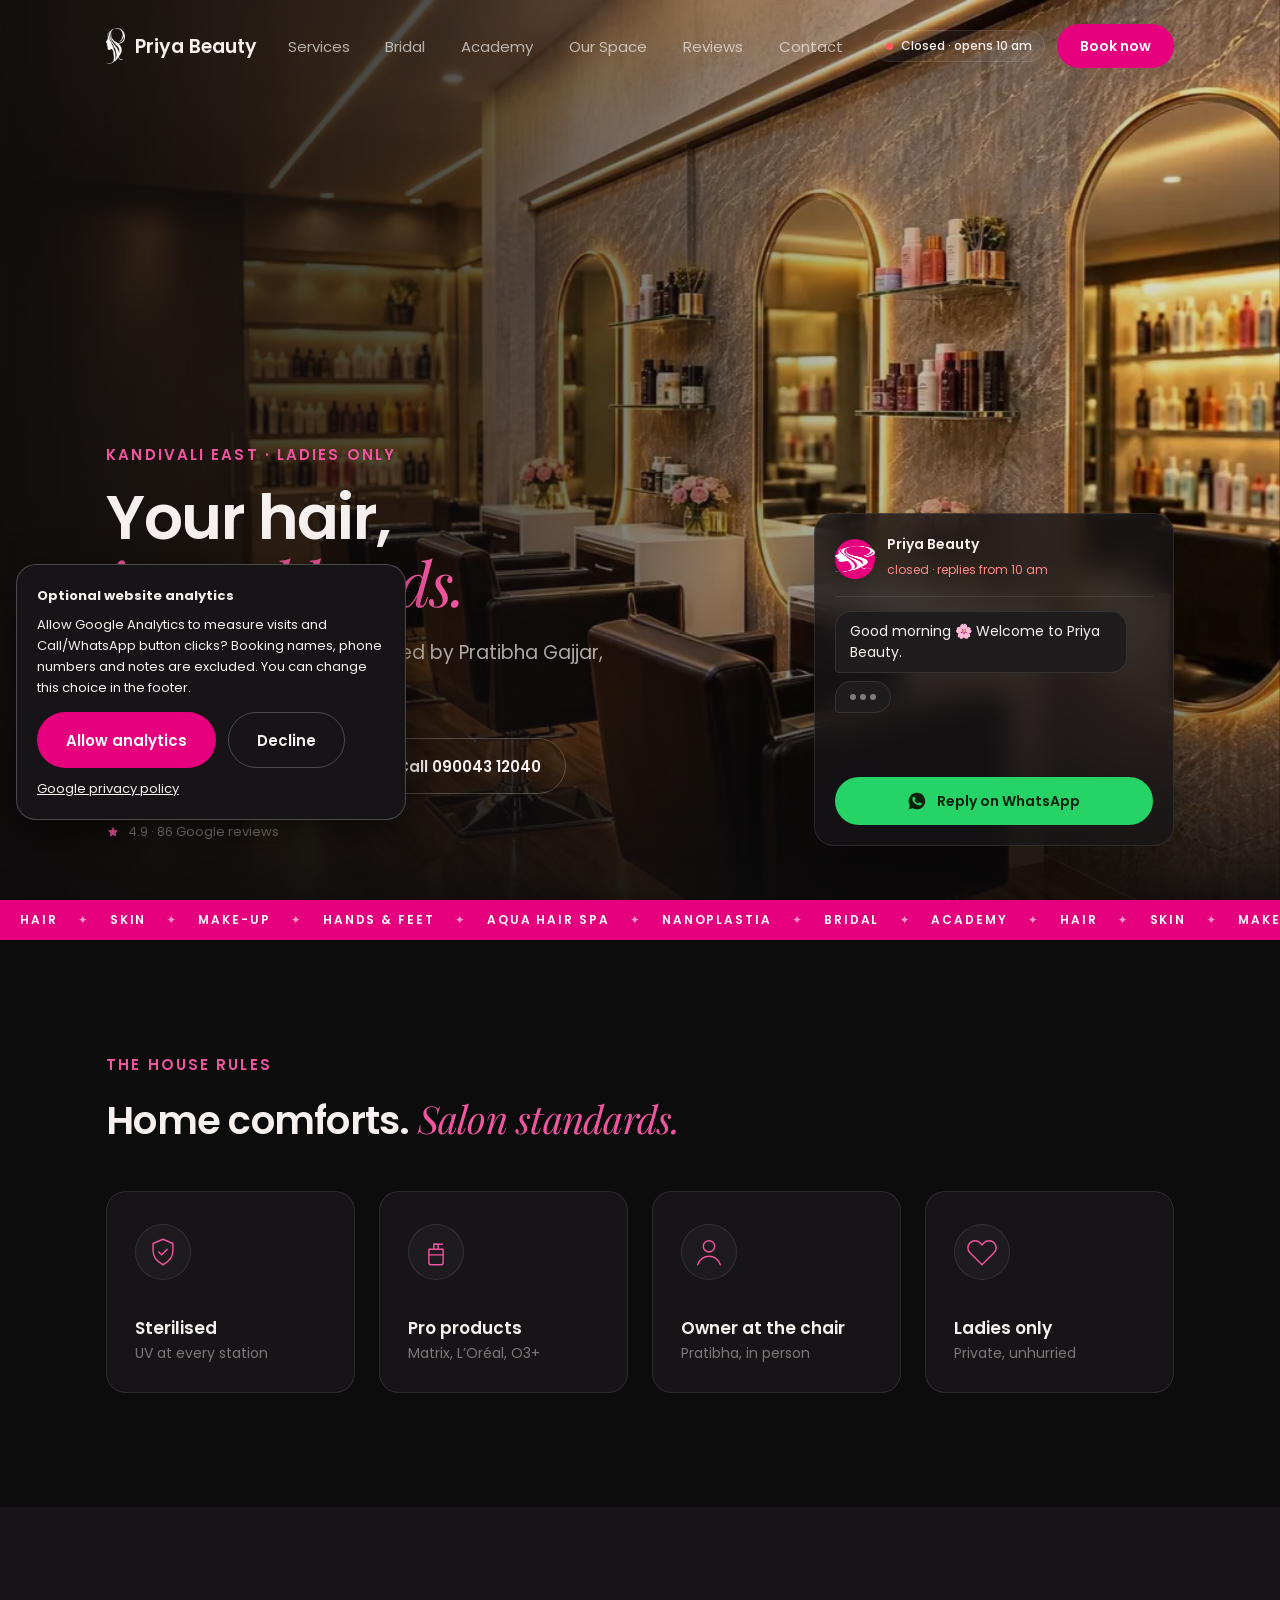
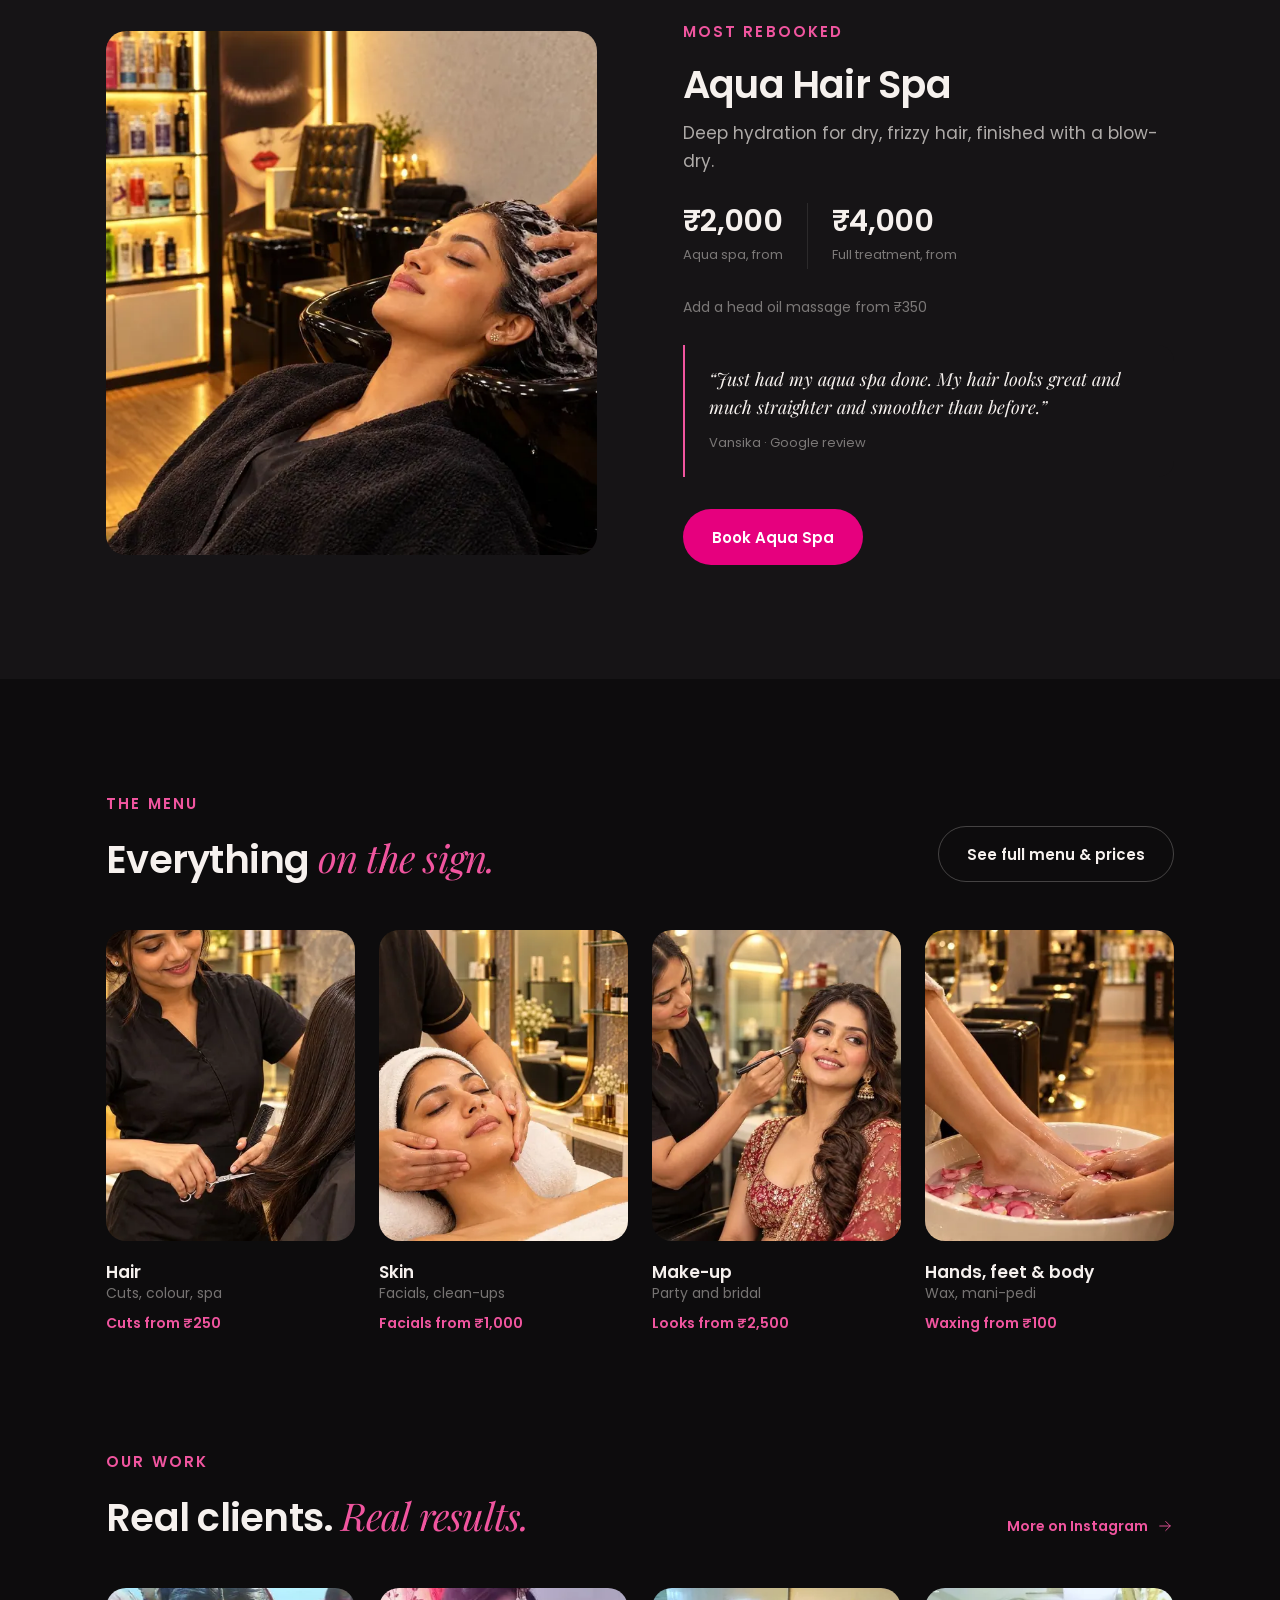
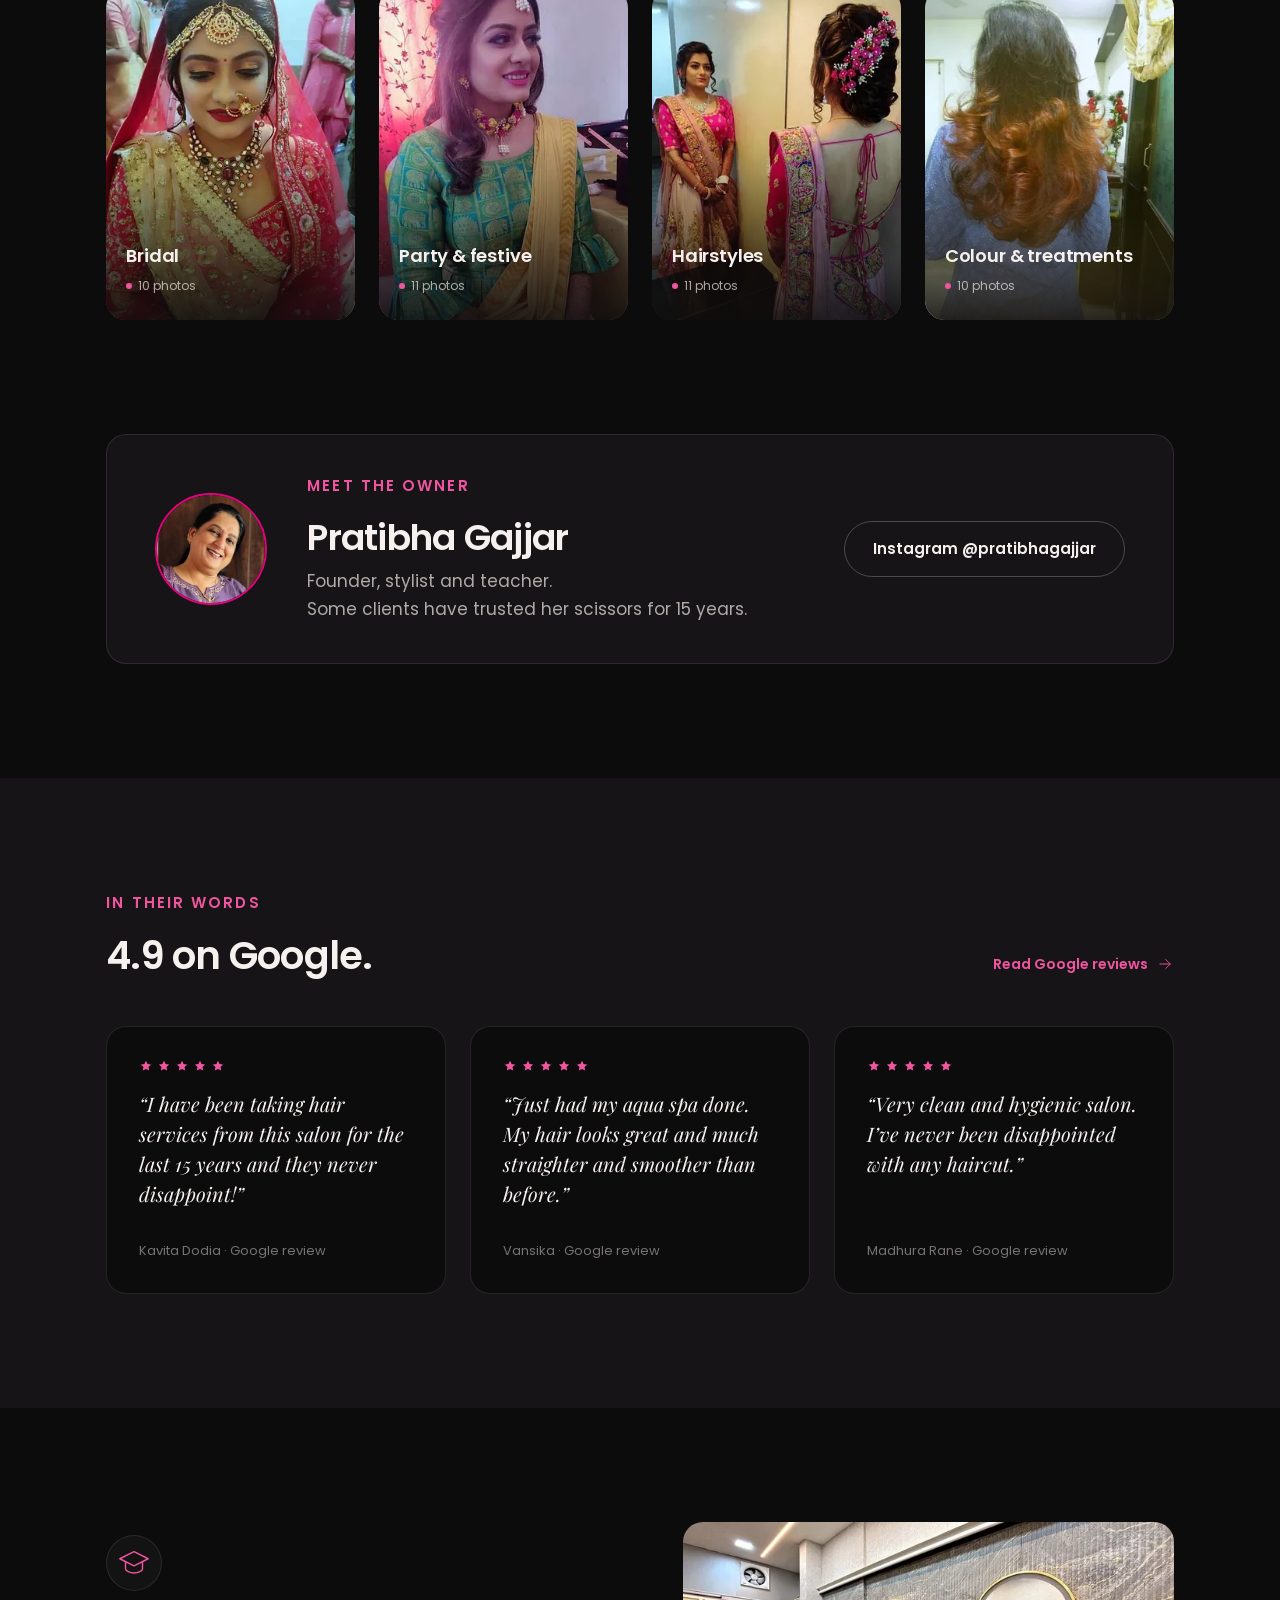
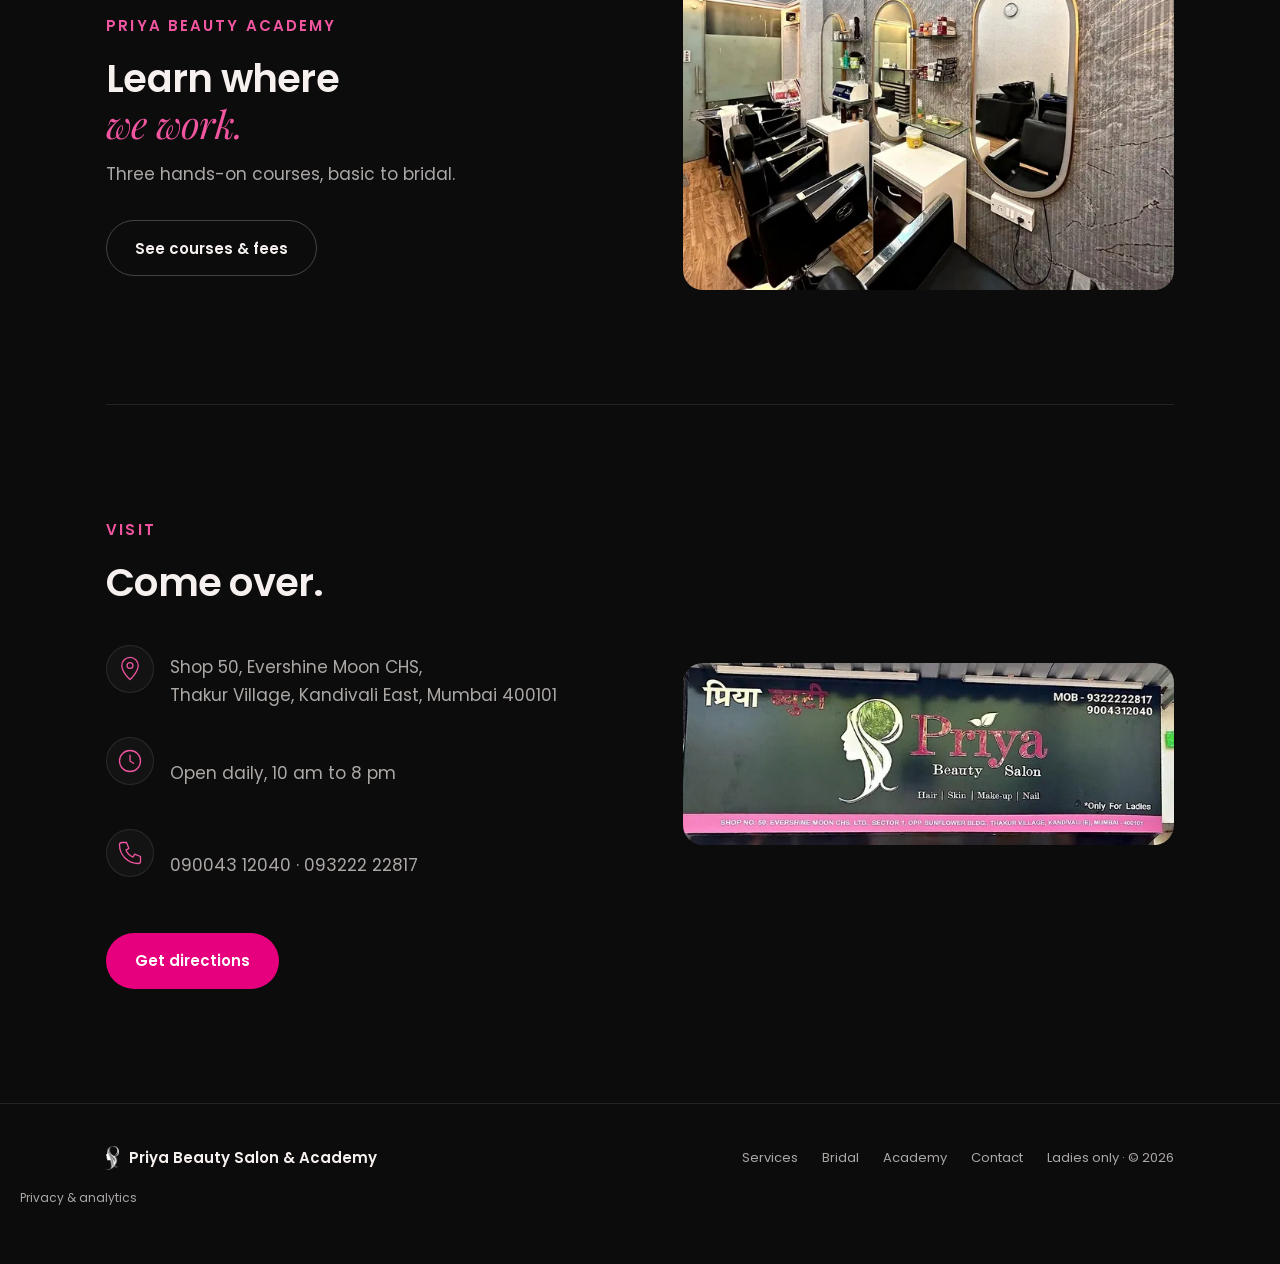
==== index.html @ fd639c7c "Version styles and scripts so returning visitors receive the update" ====
<!DOCTYPE html>
<html lang="en">
<head><meta name="google-site-verification" content="48HB4IqFTq9wkPZ6yhxOh67PEly3TupbKKYcDYG9CAs"><base href="./">
<meta charset="UTF-8">
<meta name="viewport" content="width=device-width, initial-scale=1.0">
<title>Ladies Salon in Thakur Village, Kandivali East | Priya Beauty</title>
<meta name="description" content="Priya Beauty Salon &amp; Academy in Thakur Village, Kandivali East. Haircuts, hair spa, facials and bridal make-up for ladies. Open daily, 10 am to 8 pm.">
<link rel="canonical" href="https://brunomulik24-prog.github.io/priyabeauty/">
<meta property="og:type" content="website">
<meta property="og:site_name" content="Priya Beauty Salon &amp; Academy">
<meta property="og:title" content="Ladies Salon in Thakur Village, Kandivali East | Priya Beauty">
<meta property="og:description" content="Priya Beauty Salon &amp; Academy in Thakur Village, Kandivali East. Haircuts, hair spa, facials and bridal make-up for ladies. Open daily, 10 am to 8 pm.">
<meta property="og:url" content="https://brunomulik24-prog.github.io/priyabeauty/">
<meta property="og:image" content="https://brunomulik24-prog.github.io/priyabeauty/images/og-cover.jpg">
<meta property="og:image:width" content="1200"><meta property="og:image:height" content="630">
<meta name="twitter:card" content="summary_large_image">
<script type="application/ld+json">{"@context": "https://schema.org", "@graph": [{"@context": "https://schema.org", "@type": "BeautySalon", "name": "Priya Beauty Salon", "image": "https://brunomulik24-prog.github.io/priyabeauty/images/og-cover.jpg", "url": "https://brunomulik24-prog.github.io/priyabeauty/", "telephone": "+919004312040", "email": "pratibhagajjar3@gmail.com", "priceRange": "₹₹", "address": {"@type": "PostalAddress", "streetAddress": "Shop No. 50, Evershine Moon CHS Ltd., Sector 1, opp. Sunflower Bldg., Thakur Village", "addressLocality": "Kandivali East, Mumbai", "addressRegion": "Maharashtra", "postalCode": "400101", "addressCountry": "IN"}, "geo": {"@type": "GeoCoordinates", "latitude": 19.2143631, "longitude": 72.8736069}, "openingHoursSpecification": [{"@type": "OpeningHoursSpecification", "dayOfWeek": ["Monday", "Tuesday", "Wednesday", "Thursday", "Friday", "Saturday", "Sunday"], "opens": "10:00", "closes": "20:00"}], "founder": {"@type": "Person", "name": "Pratibha Gajjar"}, "sameAs": ["https://www.instagram.com/pratibhagajjar/", "https://www.google.com/maps/place/Priya+Beauty+Salon/data=!4m2!3m1!1s0x0:0x7c0b6a25188f19e9"], "@id": "https://brunomulik24-prog.github.io/priyabeauty/#salon", "hasMap": "https://www.google.com/maps/place/Priya+Beauty+Salon/data=!4m2!3m1!1s0x0:0x7c0b6a25188f19e9"}, {"@type": "WebPage", "@id": "https://brunomulik24-prog.github.io/priyabeauty/#webpage", "url": "https://brunomulik24-prog.github.io/priyabeauty/", "name": "Ladies Salon in Thakur Village, Kandivali East | Priya Beauty", "description": "Priya Beauty Salon & Academy in Thakur Village, Kandivali East. Haircuts, hair spa, facials and bridal make-up for ladies. Open daily, 10 am to 8 pm.", "about": {"@id": "https://brunomulik24-prog.github.io/priyabeauty/#salon"}, "inLanguage": "en-IN"}]}</script>
<meta name="theme-color" content="#0d0c0d">
<link rel="icon" href="images/logo-mark-black.png">
<link rel="preconnect" href="https://fonts.googleapis.com">
<link rel="preconnect" href="https://fonts.gstatic.com" crossorigin>
<link href="https://fonts.googleapis.com/css2?family=Playfair+Display:ital,wght@0,400;0,500;1,400;1,500&amp;family=Poppins:wght@300;400;500;600&amp;display=swap" rel="stylesheet">
<link rel="stylesheet" href="assets/site.css?v=f54ba68845c7">
<script src="assets/analytics.js" defer></script></head>
<body data-page="home" class="on-home">

<!-- ========== NAV ========== -->
<header class="nav" id="nav">
  <div class="wrap">
    <a href="./" class="brand" aria-label="Priya Beauty home"><img src="images/responsive/logo-mark-white-168.webp" alt="" width="324" height="609" decoding="async" srcset="images/responsive/logo-mark-white-56.webp 56w, images/responsive/logo-mark-white-112.webp 112w, images/responsive/logo-mark-white-168.webp 168w" sizes="36px"><b>Priya Beauty</b></a>
    <ul class="links">
      <li><a href="services/" data-r="services">Services</a></li>
      <li><a href="bridal/" data-r="bridal">Bridal</a></li>
      <li><a href="academy/" data-r="academy">Academy</a></li>
      <li><a href="space/" data-r="space">Our Space</a></li>
      <li><a href="reviews/" data-r="reviews">Reviews</a></li>
      <li><a href="contact/" data-r="contact">Contact</a></li>
    </ul>
    <div class="nav-r">
      <span class="status js-status nav-status"><span class="dot"></span><span class="js-status-txt long-t">Open daily 10 am to 8 pm</span><span class="js-status-short short-t">Open daily</span></span>
      <a href="contact/" class="btn btn-pink book">Book now</a>
      <button class="burger" aria-label="Open menu" aria-expanded="false" id="burger"><svg class="i" viewbox="0 0 24 24" aria-hidden="true"><path d="M4 7h16"></path><path d="M4 12h16"></path><path d="M4 17h16"></path></svg></button>
    </div>
  </div>
</header>

<div class="drawer" id="drawer" aria-hidden="true">
  <div class="drawer-top">
    <a href="./" class="brand"><img src="images/responsive/logo-mark-white-168.webp" alt="" width="324" height="609" decoding="async" srcset="images/responsive/logo-mark-white-56.webp 56w, images/responsive/logo-mark-white-112.webp 112w, images/responsive/logo-mark-white-168.webp 168w" sizes="36px"><b>Priya Beauty</b></a>
    <button class="x" id="drawerClose" aria-label="Close menu"><svg class="i" viewbox="0 0 24 24" aria-hidden="true"><path d="M6 6l12 12"></path><path d="M18 6L6 18"></path></svg></button>
  </div>
  <nav>
    <a href="./" data-r="home" class="on" aria-current="page">Home</a>
    <a href="services/" data-r="services">Services</a>
    <a href="bridal/" data-r="bridal">Bridal</a>
    <a href="academy/" data-r="academy">Academy</a>
    <a href="space/" data-r="space">Our Space</a>
    <a href="reviews/" data-r="reviews">Reviews</a>
    <a href="contact/" data-r="contact">Contact</a>
  </nav>
  <a href="https://wa.me/919004312040?text=Hi%20Priya%20Beauty%2C%20I%27d%20like%20to%20book%20an%20appointment." class="btn btn-pink btn-full js-wa" data-msg="Hi Priya Beauty, I&#x27;d like to book an appointment." target="_blank" rel="noopener"><svg viewbox="0 0 24 24" fill="currentColor" aria-hidden="true"><path d="M12 2a10 10 0 0 0-8.6 15.1L2 22l5-1.3A10 10 0 1 0 12 2zm5.3 14.1c-.2.6-1.3 1.2-1.8 1.2-.5.1-1 .2-3.3-.7-2.8-1.1-4.5-3.9-4.7-4.1-.1-.2-1.1-1.5-1.1-2.9s.7-2 1-2.3c.2-.3.5-.3.7-.3h.5c.2 0 .4 0 .6.5l.8 2c.1.2.1.4 0 .5l-.3.5-.4.4c-.1.1-.3.3-.1.6.2.3.7 1.2 1.6 1.9 1.1.9 2 1.2 2.3 1.4.3.1.5.1.6-.1l.9-1c.2-.3.4-.2.6-.1l1.9.9c.3.1.5.2.5.3.1.2.1.7-.1 1.3z"></path></svg>Book on WhatsApp</a>
</div>

<main><section class="page on" id="p-home" data-title="Ladies Salon in Thakur Village, Kandivali East | Priya Beauty">

  <!-- hero -->
  <div class="hero">
    <div class="hero-bg"><img src="images/responsive/hero-salon-1920.webp" alt="Inside Priya Beauty: oval mirrors on the stone wall, black styling chairs" fetchpriority="high" width="1920" height="1085" decoding="async" srcset="images/responsive/hero-salon-320.webp 320w, images/responsive/hero-salon-640.webp 640w, images/responsive/hero-salon-960.webp 960w, images/responsive/hero-salon-1280.webp 1280w, images/responsive/hero-salon-1920.webp 1920w" sizes="(max-width: 899px) max(100vw, 150vh), 100vw"></div>
    <div class="wrap hero-grid">
    <div class="hero-in">
      <div class="eyebrow">Kandivali East &middot; Ladies only</div>
      <h1 class="h1">Your hair,<br><span class="ac">in good hands.</span></h1>
      <p class="sub">Hair, skin, make-up and bridal. <span class="l2">Led by Pratibha Gajjar<span class="d-only">, who still takes the chair herself</span>.</span></p>
      <div class="cta-row">
        <a class="btn btn-pink js-wa" data-msg="Hi Priya Beauty, I&#x27;d like to book an appointment." href="https://wa.me/919004312040?text=Hi%20Priya%20Beauty%2C%20I%27d%20like%20to%20book%20an%20appointment." target="_blank" rel="noopener"><svg viewbox="0 0 24 24" fill="currentColor" aria-hidden="true"><path d="M12 2a10 10 0 0 0-8.6 15.1L2 22l5-1.3A10 10 0 1 0 12 2zm5.3 14.1c-.2.6-1.3 1.2-1.8 1.2-.5.1-1 .2-3.3-.7-2.8-1.1-4.5-3.9-4.7-4.1-.1-.2-1.1-1.5-1.1-2.9s.7-2 1-2.3c.2-.3.5-.3.7-.3h.5c.2 0 .4 0 .6.5l.8 2c.1.2.1.4 0 .5l-.3.5-.4.4c-.1.1-.3.3-.1.6.2.3.7 1.2 1.6 1.9 1.1.9 2 1.2 2.3 1.4.3.1.5.1.6-.1l.9-1c.2-.3.4-.2.6-.1l1.9.9c.3.1.5.2.5.3.1.2.1.7-.1 1.3z"></path></svg>Book on WhatsApp</a>
        <a class="btn btn-ghost" href="tel:+919004312040"><svg class="i" viewbox="0 0 24 24" aria-hidden="true"><path d="M5 3h4l2 5-2.5 1.5a11 11 0 0 0 6 6L16 13l5 2v4a2 2 0 0 1-2 2A16 16 0 0 1 3 5a2 2 0 0 1 2-2z"></path></svg><span class="m-only">Call</span><span class="d-only">Call 090043 12040</span></a>
      </div>
      <a class="rating" href="reviews/"><svg viewbox="0 0 24 24" aria-hidden="true"><path d="M12 3l2.7 5.6 6.1.9-4.4 4.3 1 6.1L12 17l-5.4 2.9 1-6.1L3.2 9.5l6.1-.9z"></path></svg>4.9 &middot; 86 Google reviews</a>
    </div>
    <div class="chat" aria-label="Welcome message">
      <div class="chat-head">
        <div class="chat-av"><img src="images/responsive/logo-mark-white-168.webp" alt="" width="324" height="609" decoding="async" srcset="images/responsive/logo-mark-white-56.webp 56w, images/responsive/logo-mark-white-112.webp 112w, images/responsive/logo-mark-white-168.webp 168w" sizes="36px"></div>
        <div><b>Priya Beauty</b><small class="js-status-mini">online</small></div>
      </div>
      <div class="bubbles" id="bubbles" aria-live="polite"></div>
      <a class="btn btn-wa btn-full js-wa" data-msg="Hi Priya Beauty! I&#x27;d like to know about today&#x27;s slots." href="https://wa.me/919004312040?text=Hi%20Priya%20Beauty%21%20I%27d%20like%20to%20know%20about%20today%27s%20slots." target="_blank" rel="noopener"><svg viewbox="0 0 24 24" fill="currentColor" aria-hidden="true"><path d="M12 2a10 10 0 0 0-8.6 15.1L2 22l5-1.3A10 10 0 1 0 12 2zm5.3 14.1c-.2.6-1.3 1.2-1.8 1.2-.5.1-1 .2-3.3-.7-2.8-1.1-4.5-3.9-4.7-4.1-.1-.2-1.1-1.5-1.1-2.9s.7-2 1-2.3c.2-.3.5-.3.7-.3h.5c.2 0 .4 0 .6.5l.8 2c.1.2.1.4 0 .5l-.3.5-.4.4c-.1.1-.3.3-.1.6.2.3.7 1.2 1.6 1.9 1.1.9 2 1.2 2.3 1.4.3.1.5.1.6-.1l.9-1c.2-.3.4-.2.6-.1l1.9.9c.3.1.5.2.5.3.1.2.1.7-.1 1.3z"></path></svg>Reply on WhatsApp</a>
    </div>
    </div>
  </div>

  <!-- services strip -->
  <div class="mq" aria-hidden="true"><div class="mq-t"><span>Hair</span><span class="s">&#10022;</span><span>Skin</span><span class="s">&#10022;</span><span>Make-up</span><span class="s">&#10022;</span><span>Hands &amp; feet</span><span class="s">&#10022;</span><span>Aqua Hair Spa</span><span class="s">&#10022;</span><span>Nanoplastia</span><span class="s">&#10022;</span><span>Bridal</span><span class="s">&#10022;</span><span>Academy</span><span class="s">&#10022;</span><span>Hair</span><span class="s">&#10022;</span><span>Skin</span><span class="s">&#10022;</span><span>Make-up</span><span class="s">&#10022;</span><span>Hands &amp; feet</span><span class="s">&#10022;</span><span>Aqua Hair Spa</span><span class="s">&#10022;</span><span>Nanoplastia</span><span class="s">&#10022;</span><span>Bridal</span><span class="s">&#10022;</span><span>Academy</span><span class="s">&#10022;</span></div></div>

  <!-- house rules -->
  <section class="sec">
    <div class="wrap">
      <div class="eyebrow reveal">The house rules</div>
      <h2 class="h2 reveal">Home comforts. <span class="ac l2">Salon standards.</span></h2>
      <div class="tiles">
        <div class="tile reveal"><span class="ring"><svg class="i" viewbox="0 0 24 24" aria-hidden="true"><path d="M12 3l7 3v5c0 4.5-3 8-7 10-4-2-7-5.5-7-10V6z"></path><path d="M9 12l2 2 4-4"></path></svg></span><h3>Sterilised</h3><p>UV at every station</p></div>
        <div class="tile reveal"><span class="ring"><svg class="i" viewbox="0 0 24 24" aria-hidden="true"><path d="M7 10h10v9.5a1.5 1.5 0 0 1-1.5 1.5h-7A1.5 1.5 0 0 1 7 19.5z"></path><path d="M10.5 10V6.5h3V10"></path><path d="M10.5 6.5h6"></path><path d="M7 14h10"></path></svg></span><h3>Pro products</h3><p>Matrix, L&rsquo;Or&eacute;al, O3+</p></div>
        <div class="tile reveal"><span class="ring"><svg class="i" viewbox="0 0 24 24" aria-hidden="true"><circle cx="12" cy="8" r="4"></circle><path d="M4 21c1.6-4 4.6-6 8-6s6.4 2 8 6"></path></svg></span><h3>Owner at the chair</h3><p>Pratibha, in person</p></div>
        <div class="tile reveal"><span class="ring"><svg class="i" viewbox="0 0 24 24" aria-hidden="true"><path d="M20.5 5.5a5 5 0 0 0-7.1 0L12 7l-1.4-1.5a5 5 0 0 0-7.1 7.1L12 21l8.5-8.4a5 5 0 0 0 0-7.1z"></path></svg></span><h3>Ladies only</h3><p>Private, unhurried</p></div>
      </div>
    </div>
  </section>

  <!-- signature -->
  <section class="sec alt">
    <div class="wrap sig">
      <div class="sig-photo reveal"><img src="images/responsive/aqua-spa-1200.webp" alt="Client relaxing at the wash basin during an Aqua Hair Spa" loading="lazy" width="1200" height="1500" decoding="async" srcset="images/responsive/aqua-spa-320.webp 320w, images/responsive/aqua-spa-640.webp 640w, images/responsive/aqua-spa-960.webp 960w, images/responsive/aqua-spa-1200.webp 1200w" sizes="(min-width: 900px) 600px, calc(100vw - 48px)"></div>
      <div>
        <div class="eyebrow reveal">Most rebooked</div>
        <h2 class="h2 reveal">Aqua Hair Spa</h2>
        <p class="lead reveal">Deep hydration for dry, frizzy hair, finished with a blow-dry.</p>
        <div class="prices reveal">
          <div><b>&#8377;2,000</b><small>Aqua spa, from</small></div>
          <div><b>&#8377;4,000</b><small>Full treatment, from</small></div>
        </div>
        <p class="addon reveal">Add a head oil massage from &#8377;350</p>
        <div class="quote reveal"><p>&ldquo;Just had my aqua spa done. My hair looks great and much straighter and smoother than before.&rdquo;</p><small>Vansika &middot; Google review</small></div>
        <a class="btn btn-pink js-wa reveal sig-btn" data-msg="Hi! I&#x27;d like to book an Aqua Hair Spa." href="https://wa.me/919004312040?text=Hi%21%20I%27d%20like%20to%20book%20an%20Aqua%20Hair%20Spa." target="_blank" rel="noopener">Book Aqua Spa</a>
      </div>
    </div>
  </section>

  <!-- menu -->
  <section class="sec">
    <div class="wrap">
      <div class="row-head">
        <div><div class="eyebrow reveal">The menu</div><h2 class="h2 reveal">Everything <span class="ac l2">on the sign.</span></h2></div>
        <a href="services/" class="btn btn-ghost">See full menu &amp; prices</a>
      </div>
      <div class="cards">
        <a href="services/?c=hair" class="card reveal"><div class="card-img"><img src="images/responsive/svc-hair-900.webp" alt="Stylist cutting long hair" loading="lazy" width="900" height="675" decoding="async" srcset="images/responsive/svc-hair-320.webp 320w, images/responsive/svc-hair-640.webp 640w, images/responsive/svc-hair-900.webp 900w" sizes="(min-width: 900px) 600px, calc(100vw - 48px)"></div><h3>Hair</h3><p>Cuts, colour, spa</p><span class="from">Cuts from &#8377;250</span></a>
        <a href="services/?c=skin" class="card reveal"><div class="card-img"><img src="images/responsive/svc-skin-900.webp" alt="Client during a facial" loading="lazy" width="900" height="675" decoding="async" srcset="images/responsive/svc-skin-320.webp 320w, images/responsive/svc-skin-640.webp 640w, images/responsive/svc-skin-900.webp 900w" sizes="(min-width: 900px) 600px, calc(100vw - 48px)"></div><h3>Skin</h3><p>Facials, clean-ups</p><span class="from">Facials from &#8377;1,000</span></a>
        <a href="services/?c=makeup" class="card reveal"><div class="card-img"><img src="images/responsive/svc-makeup-900.webp" alt="Make-up artist finishing a festive look" loading="lazy" width="900" height="675" decoding="async" srcset="images/responsive/svc-makeup-320.webp 320w, images/responsive/svc-makeup-640.webp 640w, images/responsive/svc-makeup-900.webp 900w" sizes="(min-width: 900px) 600px, calc(100vw - 48px)"></div><h3>Make-up</h3><p>Party and bridal</p><span class="from">Looks from &#8377;2,500</span></a>
        <a href="services/?c=nails" class="card reveal"><div class="card-img"><img src="images/responsive/svc-body-900.webp" alt="Pedicure bowl with rose petals" loading="lazy" width="900" height="675" decoding="async" srcset="images/responsive/svc-body-320.webp 320w, images/responsive/svc-body-640.webp 640w, images/responsive/svc-body-900.webp 900w" sizes="(min-width: 900px) 600px, calc(100vw - 48px)"></div><h3>Hands, feet &amp; body</h3><p>Wax, mani-pedi</p><span class="from">Waxing from &#8377;100</span></a>
      </div>
      <a href="services/" class="btn btn-ghost btn-full after-btn">See full menu &amp; prices</a>
    </div>
  </section>

  <!-- our work: appears automatically once the photos are added -->
  <section class="sec" id="work" style="padding-top:0">
    <div class="wrap">
      <div class="row-head">
        <div><div class="eyebrow reveal">Our work</div><h2 class="h2 reveal">Real clients. <span class="ac l2">Real results.</span></h2></div>
        <a href="https://www.instagram.com/pratibhagajjar/" target="_blank" rel="noopener" class="txt-link">More on Instagram <svg class="i" viewbox="0 0 24 24" aria-hidden="true"><path d="M5 12h14"></path><path d="M13 6l6 6-6 6"></path></svg></a>
      </div>
      <div class="cats" id="cats"><button class="cat reveal" data-cat="0" aria-label="Open Bridal slideshow, 10 photos"><img src="images/work/responsive/bridal-01-540.webp" alt="" loading="lazy" width="540" height="960" decoding="async" srcset="images/work/responsive/bridal-01-320.webp 320w, images/work/responsive/bridal-01-540.webp 540w" sizes="(min-width: 900px) 300px, calc(100vw - 48px)"><span class="ct"><b>Bridal</b><small>10 photos</small></span></button><button class="cat reveal" data-cat="1" aria-label="Open Party &amp; festive slideshow, 11 photos"><img src="images/work/responsive/party-01-540.webp" alt="" loading="lazy" width="540" height="960" decoding="async" srcset="images/work/responsive/party-01-320.webp 320w, images/work/responsive/party-01-540.webp 540w" sizes="(min-width: 900px) 300px, calc(100vw - 48px)"><span class="ct"><b>Party &amp; festive</b><small>11 photos</small></span></button><button class="cat reveal" data-cat="2" aria-label="Open Hairstyles slideshow, 11 photos"><img src="images/work/responsive/hair-01-540.webp" alt="" loading="lazy" width="540" height="960" decoding="async" srcset="images/work/responsive/hair-01-320.webp 320w, images/work/responsive/hair-01-540.webp 540w" sizes="(min-width: 900px) 300px, calc(100vw - 48px)"><span class="ct"><b>Hairstyles</b><small>11 photos</small></span></button><button class="cat reveal" data-cat="3" aria-label="Open Colour &amp; treatments slideshow, 10 photos"><img src="images/work/responsive/colour-01-900.webp" alt="" loading="lazy" width="900" height="1200" decoding="async" srcset="images/work/responsive/colour-01-320.webp 320w, images/work/responsive/colour-01-640.webp 640w, images/work/responsive/colour-01-900.webp 900w" sizes="(min-width: 900px) 300px, calc(100vw - 48px)"><span class="ct"><b>Colour &amp; treatments</b><small>10 photos</small></span></button></div>
      <div class="center after-btn"><a href="https://www.instagram.com/pratibhagajjar/" target="_blank" rel="noopener" class="txt-link">More on Instagram <svg class="i" viewbox="0 0 24 24" aria-hidden="true"><path d="M5 12h14"></path><path d="M13 6l6 6-6 6"></path></svg></a></div>
    </div>
  </section>

  <!-- owner -->
  <section class="sec" style="padding-top:0">
    <div class="wrap">
      <div class="owner reveal">
        <div class="owner-mark"><img src="images/responsive/pratibha-480.webp" alt="Pratibha Gajjar" width="480" height="480" decoding="async" srcset="images/responsive/pratibha-320.webp 320w, images/responsive/pratibha-480.webp 480w" sizes="(min-width: 900px) 240px, 180px" loading="lazy"></div>
        <div class="mid">
          <div class="eyebrow">Meet the owner</div>
          <div class="name">Pratibha Gajjar</div>
          <p>Founder, stylist and teacher.<br>Some clients have trusted her scissors for 15&nbsp;years.</p>
          <a class="txt-link" href="https://www.instagram.com/pratibhagajjar/" target="_blank" rel="noopener">Instagram @pratibhagajjar</a>
        </div>
        <a class="btn btn-ghost" href="https://www.instagram.com/pratibhagajjar/" target="_blank" rel="noopener">Instagram @pratibhagajjar</a>
      </div>
    </div>
  </section>

  <!-- reviews -->
  <section class="sec alt">
    <div class="wrap">
      <div class="row-head">
        <div><div class="eyebrow reveal">In their words</div><h2 class="h2 reveal">4.9 on Google.</h2></div>
        <a href="reviews/" class="txt-link">Read Google reviews <svg class="i" viewbox="0 0 24 24" aria-hidden="true"><path d="M5 12h14"></path><path d="M13 6l6 6-6 6"></path></svg></a>
      </div>
      <div class="rv-track reveal" id="rvTrack">
        <article class="rv"><div class="rv-stars"><svg viewbox="0 0 24 24" aria-hidden="true"><path d="M12 3l2.7 5.6 6.1.9-4.4 4.3 1 6.1L12 17l-5.4 2.9 1-6.1L3.2 9.5l6.1-.9z"></path></svg><svg viewbox="0 0 24 24" aria-hidden="true"><path d="M12 3l2.7 5.6 6.1.9-4.4 4.3 1 6.1L12 17l-5.4 2.9 1-6.1L3.2 9.5l6.1-.9z"></path></svg><svg viewbox="0 0 24 24" aria-hidden="true"><path d="M12 3l2.7 5.6 6.1.9-4.4 4.3 1 6.1L12 17l-5.4 2.9 1-6.1L3.2 9.5l6.1-.9z"></path></svg><svg viewbox="0 0 24 24" aria-hidden="true"><path d="M12 3l2.7 5.6 6.1.9-4.4 4.3 1 6.1L12 17l-5.4 2.9 1-6.1L3.2 9.5l6.1-.9z"></path></svg><svg viewbox="0 0 24 24" aria-hidden="true"><path d="M12 3l2.7 5.6 6.1.9-4.4 4.3 1 6.1L12 17l-5.4 2.9 1-6.1L3.2 9.5l6.1-.9z"></path></svg></div><q>I have been taking hair services from this salon for the last 15 years and they never disappoint!</q><p class="small">Kavita Dodia &middot; Google review</p></article>
        <article class="rv"><div class="rv-stars"><svg viewbox="0 0 24 24" aria-hidden="true"><path d="M12 3l2.7 5.6 6.1.9-4.4 4.3 1 6.1L12 17l-5.4 2.9 1-6.1L3.2 9.5l6.1-.9z"></path></svg><svg viewbox="0 0 24 24" aria-hidden="true"><path d="M12 3l2.7 5.6 6.1.9-4.4 4.3 1 6.1L12 17l-5.4 2.9 1-6.1L3.2 9.5l6.1-.9z"></path></svg><svg viewbox="0 0 24 24" aria-hidden="true"><path d="M12 3l2.7 5.6 6.1.9-4.4 4.3 1 6.1L12 17l-5.4 2.9 1-6.1L3.2 9.5l6.1-.9z"></path></svg><svg viewbox="0 0 24 24" aria-hidden="true"><path d="M12 3l2.7 5.6 6.1.9-4.4 4.3 1 6.1L12 17l-5.4 2.9 1-6.1L3.2 9.5l6.1-.9z"></path></svg><svg viewbox="0 0 24 24" aria-hidden="true"><path d="M12 3l2.7 5.6 6.1.9-4.4 4.3 1 6.1L12 17l-5.4 2.9 1-6.1L3.2 9.5l6.1-.9z"></path></svg></div><q>Just had my aqua spa done. My hair looks great and much straighter and smoother than before.</q><p class="small">Vansika &middot; Google review</p></article>
        <article class="rv"><div class="rv-stars"><svg viewbox="0 0 24 24" aria-hidden="true"><path d="M12 3l2.7 5.6 6.1.9-4.4 4.3 1 6.1L12 17l-5.4 2.9 1-6.1L3.2 9.5l6.1-.9z"></path></svg><svg viewbox="0 0 24 24" aria-hidden="true"><path d="M12 3l2.7 5.6 6.1.9-4.4 4.3 1 6.1L12 17l-5.4 2.9 1-6.1L3.2 9.5l6.1-.9z"></path></svg><svg viewbox="0 0 24 24" aria-hidden="true"><path d="M12 3l2.7 5.6 6.1.9-4.4 4.3 1 6.1L12 17l-5.4 2.9 1-6.1L3.2 9.5l6.1-.9z"></path></svg><svg viewbox="0 0 24 24" aria-hidden="true"><path d="M12 3l2.7 5.6 6.1.9-4.4 4.3 1 6.1L12 17l-5.4 2.9 1-6.1L3.2 9.5l6.1-.9z"></path></svg><svg viewbox="0 0 24 24" aria-hidden="true"><path d="M12 3l2.7 5.6 6.1.9-4.4 4.3 1 6.1L12 17l-5.4 2.9 1-6.1L3.2 9.5l6.1-.9z"></path></svg></div><q>Very clean and hygienic salon. I&rsquo;ve never been disappointed with any haircut.</q><p class="small">Madhura Rane &middot; Google review</p></article>
      </div>
      <div class="dots" id="rvDots" role="group" aria-label="Choose a review">
        <button class="on" aria-label="Review 1" aria-pressed="true" aria-controls="rvTrack"></button><button aria-label="Review 2" aria-pressed="false" aria-controls="rvTrack"></button><button aria-label="Review 3" aria-pressed="false" aria-controls="rvTrack"></button>
      </div>
      <div class="center rv-more"><a href="reviews/" class="txt-link">Read Google reviews</a></div>
    </div>
  </section>

  <!-- academy -->
  <section class="sec">
    <div class="wrap split">
      <div>
        <span class="ring reveal"><svg class="i" viewbox="0 0 24 24" aria-hidden="true"><path d="M2 9l10-5 10 5-10 5z"></path><path d="M6 11v5c0 1.5 3 3 6 3s6-1.5 6-3v-5"></path></svg></span>
        <div class="eyebrow reveal">Priya Beauty Academy</div>
        <h2 class="h2 reveal">Learn where<br><span class="ac">we work.</span></h2>
        <p class="lead reveal">Three hands-on courses, basic to bridal.</p>
        <a href="academy/" class="btn btn-ghost reveal acad-btn">See courses &amp; fees</a>
      </div>
      <div class="ph reveal"><img src="images/responsive/mirrors-brass-1600.webp" alt="Styling stations with oval mirrors on the stone wall" loading="lazy" width="1600" height="1200" decoding="async" srcset="images/responsive/mirrors-brass-320.webp 320w, images/responsive/mirrors-brass-640.webp 640w, images/responsive/mirrors-brass-960.webp 960w, images/responsive/mirrors-brass-1280.webp 1280w, images/responsive/mirrors-brass-1600.webp 1600w" sizes="(min-width: 900px) 600px, calc(100vw - 48px)"></div>
    </div>
  </section>

  <!-- visit -->
  <div class="wrap hr"></div>
  <section class="sec">
    <div class="wrap split">
      <div>
        <div class="eyebrow reveal">Visit</div>
        <h2 class="h2 reveal">Come over.</h2>
        <div class="rows">
          <a class="reveal" href="https://www.google.com/maps/place/Priya+Beauty+Salon/data=!4m2!3m1!1s0x0:0x7c0b6a25188f19e9" target="_blank" rel="noopener"><span class="ring"><svg class="i" viewbox="0 0 24 24" aria-hidden="true"><path d="M12 21s7-6.2 7-12a7 7 0 0 0-14 0c0 5.8 7 12 7 12z"></path><circle cx="12" cy="9" r="2.5"></circle></svg></span><span>Shop 50, Evershine Moon CHS,<br>Thakur Village, Kandivali East<span class="d-only">, Mumbai 400101</span></span></a>
          <div class="reveal"><span class="ring"><svg class="i" viewbox="0 0 24 24" aria-hidden="true"><circle cx="12" cy="12" r="9"></circle><path d="M12 7v5l3 2"></path></svg></span><span>Open daily, 10 am to 8 pm</span></div>
          <a class="reveal" href="tel:+919004312040"><span class="ring"><svg class="i" viewbox="0 0 24 24" aria-hidden="true"><path d="M5 3h4l2 5-2.5 1.5a11 11 0 0 0 6 6L16 13l5 2v4a2 2 0 0 1-2 2A16 16 0 0 1 3 5a2 2 0 0 1 2-2z"></path></svg></span><span>090043 12040<span class="d-only"> &middot; 093222 22817</span></span></a>
        </div>
        <a class="btn btn-pink reveal visit-btn" href="https://www.google.com/maps/place/Priya+Beauty+Salon/data=!4m2!3m1!1s0x0:0x7c0b6a25188f19e9" target="_blank" rel="noopener">Get directions</a>
      </div>
      <div class="ph sign reveal"><img src="images/responsive/signboard-1198.webp" alt="The Priya Beauty signboard outside the salon" loading="lazy" width="1198" height="444" decoding="async" srcset="images/responsive/signboard-320.webp 320w, images/responsive/signboard-640.webp 640w, images/responsive/signboard-960.webp 960w, images/responsive/signboard-1198.webp 1198w" sizes="(min-width: 900px) 600px, calc(100vw - 48px)"></div>
    </div>
  </section>
</section></main>

<footer>
  <div class="wrap ft">
    <a href="./" class="brand"><img src="images/responsive/logo-mark-white-168.webp" alt="" width="324" height="609" decoding="async" srcset="images/responsive/logo-mark-white-56.webp 56w, images/responsive/logo-mark-white-112.webp 112w, images/responsive/logo-mark-white-168.webp 168w" sizes="36px"><b>Priya Beauty Salon &amp; Academy</b></a>
    <div class="ft-links">
      <a href="services/">Services</a><a href="bridal/">Bridal</a><a href="academy/">Academy</a><a href="contact/">Contact</a>
      <span>Ladies only &middot; &copy; <span id="yr">2026</span></span>
    </div>
  </div>
</footer>

<!-- floating ask -->
<div class="ask-panel" id="askPanel" role="dialog" aria-label="Quick questions">
  <h2>Quick question?</h2>
  <p>Tap one. WhatsApp opens with it ready to send.</p>
  <div class="qs">
    <a href="https://wa.me/919004312040?text=Hi%21%20Do%20you%20have%20a%20slot%20available%20today%3F" class="js-wa" data-msg="Hi! Do you have a slot available today?" target="_blank" rel="noopener">Any slot free today?</a>
    <a href="https://wa.me/919004312040?text=Hi%21%20I%27d%20like%20to%20book%20an%20Aqua%20Hair%20Spa.%20My%20hair%20length%20is%3A%20" class="js-wa" data-msg="Hi! I&#x27;d like to book an Aqua Hair Spa. My hair length is: " target="_blank" rel="noopener">Book Aqua Hair Spa</a>
    <a href="https://wa.me/919004312040?text=Hi%21%20I%27d%20like%20to%20know%20which%20suits%20my%20hair%3A%20Botox%20treatment%20or%20Nanoplastia." class="js-wa" data-msg="Hi! I&#x27;d like to know which suits my hair: Botox treatment or Nanoplastia." target="_blank" rel="noopener">Botox or Nanoplastia?</a>
    <a href="https://wa.me/919004312040?text=Hi%21%20I%27m%20interested%20in%20your%20bridal%20make-up.%20Can%20you%20share%20packages%3F" class="js-wa" data-msg="Hi! I&#x27;m interested in your bridal make-up. Can you share packages?" target="_blank" rel="noopener">Bridal packages</a>
    <a href="https://wa.me/919004312040?text=Hi%21%20I%27d%20like%20details%20of%20the%20next%20academy%20batch." class="js-wa" data-msg="Hi! I&#x27;d like details of the next academy batch." target="_blank" rel="noopener">Next academy batch</a>
  </div>
</div>
<button class="ask-fab" id="askFab" aria-label="Ask the salon a question" aria-expanded="false" aria-controls="askPanel">
  <i><svg viewbox="0 0 24 24" fill="currentColor"><path d="M12 2a10 10 0 0 0-8.6 15.1L2 22l5-1.3A10 10 0 1 0 12 2z"></path></svg></i><b>Ask us</b>
</button>

<!-- mobile action bar -->
<nav class="actbar" aria-label="Quick actions">
  <a href="tel:+919004312040"><svg viewbox="0 0 24 24" fill="none" stroke="currentColor" stroke-width="2"><path d="M22 16.9v3a2 2 0 0 1-2.2 2 19.8 19.8 0 0 1-8.6-3.1 19.5 19.5 0 0 1-6-6A19.8 19.8 0 0 1 2.1 4.2 2 2 0 0 1 4.1 2h3a2 2 0 0 1 2 1.7c.1 1 .4 1.9.7 2.8a2 2 0 0 1-.5 2.1L8 9.9a16 16 0 0 0 6 6l1.3-1.3a2 2 0 0 1 2.1-.4c.9.3 1.8.6 2.8.7a2 2 0 0 1 1.7 2z"></path></svg>Call</a>
  <a href="https://wa.me/919004312040?text=Hi%20Priya%20Beauty%2C%20I%27d%20like%20to%20book%20an%20appointment." class="wa js-wa" data-msg="Hi Priya Beauty, I&#x27;d like to book an appointment." target="_blank" rel="noopener"><svg viewbox="0 0 24 24" fill="currentColor"><path d="M12 2a10 10 0 0 0-8.6 15.1L2 22l5-1.3A10 10 0 1 0 12 2zm5.3 14.1c-.2.6-1.3 1.2-1.8 1.2-.5.1-1 .2-3.3-.7-2.8-1.1-4.5-3.9-4.7-4.1-.1-.2-1.1-1.5-1.1-2.9s.7-2 1-2.3c.2-.3.5-.3.7-.3h.5c.2 0 .4 0 .6.5l.8 2c.1.2.1.4 0 .5l-.3.5-.4.4c-.1.1-.3.3-.1.6.2.3.7 1.2 1.6 1.9 1.1.9 2 1.2 2.3 1.4.3.1.5.1.6-.1l.9-1c.2-.3.4-.2.6-.1l1.9.9c.3.1.5.2.5.3.1.2.1.7-.1 1.3z"></path></svg>WhatsApp</a>
  <a href="contact/" class="bk"><svg viewbox="0 0 24 24" fill="none" stroke="currentColor" stroke-width="2"><rect x="3" y="4" width="18" height="17" rx="2"></rect><path d="M3 9h18M8 2v4M16 2v4"></path></svg>Book</a>
  <a href="https://www.google.com/maps/place/Priya+Beauty+Salon/data=!4m2!3m1!1s0x0:0x7c0b6a25188f19e9" target="_blank" rel="noopener"><svg viewbox="0 0 24 24" fill="none" stroke="currentColor" stroke-width="2"><path d="M12 22s7-6.5 7-12a7 7 0 0 0-14 0c0 5.5 7 12 7 12z"></path><circle cx="12" cy="10" r="2.5"></circle></svg>Directions</a>
</nav>

<div class="ss" id="ss" role="dialog" aria-modal="true" aria-label="Our work slideshow">
  <div class="ss-top"><span class="ss-count" id="ssCount"></span><button class="x" id="ssClose" aria-label="Close slideshow"><svg class="i" viewbox="0 0 24 24" aria-hidden="true"><path d="M6 6l12 12"></path><path d="M18 6L6 18"></path></svg></button></div>
  <div class="ss-tabs" id="ssTabs"></div>
  <div class="ss-bar"><i id="ssBar"></i></div>
  <div class="ss-track" id="ssTrack" tabindex="-1"></div>
  <div class="ss-foot"><button class="ss-btn ss-prev" id="ssPrev" aria-label="Previous photo"><svg class="i" viewbox="0 0 24 24" aria-hidden="true"><path d="M5 12h14"></path><path d="M13 6l6 6-6 6"></path></svg></button><button class="ss-play" id="ssPlay" aria-label="Pause slideshow">Pause</button><button class="ss-btn ss-next" id="ssNext" aria-label="Next photo"><svg class="i" viewbox="0 0 24 24" aria-hidden="true"><path d="M5 12h14"></path><path d="M13 6l6 6-6 6"></path></svg></button></div>
  <p class="ss-hint">Swipe to see more</p>
</div>

<!-- lightbox -->
<div class="lb" id="lb" role="dialog" aria-modal="true" aria-label="Photo viewer">
  <button class="x" id="lbClose" aria-label="Close">✕</button>
  <button class="lb-nav lb-prev" id="lbPrev" aria-label="Previous photo">&lsaquo;</button>
  <img id="lbImg" alt="">
  <p id="lbCap"></p>
  <button class="lb-nav lb-next" id="lbNext" aria-label="Next photo">›</button>
</div>

<script src="assets/site.js?v=2aaef0cd0ae6" defer></script>
</body>
</html>
---- assets/site.css ----
/* =========================================================
   Priya Beauty: tokens from Design/MOTION.md
   ========================================================= */
:root{
  --ink:#0d0c0d; --ink2:#161416; --ink3:#1f1c1e; --stone:#2b2829;
  --txt:#f6f1ee; --txt2:rgba(246,241,238,.68); --txt3:rgba(246,241,238,.45);
  --line:rgba(246,241,238,.10); --line2:rgba(246,241,238,.24);
  --pink:#e6007e; --pink2:#f0559f; --pink-soft:rgba(240,85,159,.10);
  --wa:#25d366;
  --sans:'Poppins',system-ui,sans-serif; --serif:'Playfair Display',Georgia,serif;
  --ease:cubic-bezier(.22,1,.36,1);
  --r:20px;
}
*,*::before,*::after{box-sizing:border-box;margin:0;padding:0}
html{scroll-behavior:smooth;-webkit-text-size-adjust:100%}
body{font-family:var(--sans);font-size:15px;line-height:24px;background:var(--ink);color:var(--txt);overflow-x:clip;-webkit-font-smoothing:antialiased}
img{display:block;max-width:100%}
a{color:inherit;text-decoration:none}
button{font:inherit;color:inherit;background:none;border:0;cursor:pointer}
:focus-visible{outline:2px solid var(--pink2);outline-offset:3px;border-radius:6px}
svg.i{width:24px;height:24px;fill:none;stroke:currentColor;stroke-width:1.2;stroke-linecap:round;stroke-linejoin:round;flex-shrink:0}

/* ---------- type ---------- */
.wrap{width:min(1200px,100% - 48px);margin-inline:auto}
.sec{padding:64px 0}
.alt{background:var(--ink2)}
.eyebrow{font-size:14px;line-height:20px;font-weight:600;letter-spacing:.14em;text-transform:uppercase;color:var(--pink2);margin-bottom:16px}
.h1{font-family:var(--sans);font-weight:600;font-size:40px;line-height:44px;letter-spacing:-.025em}
.h2{font-family:var(--sans);font-weight:600;font-size:30px;line-height:36px;letter-spacing:-.02em}
.ac,em.acc{display:inline;white-space:nowrap;font-family:var(--serif);font-style:italic;font-weight:400;color:var(--pink2)}
.lead{color:var(--txt2);margin-top:12px;max-width:520px}
.small{font-size:13px;line-height:20px;color:var(--txt3)}
.l2{display:block} /* second line on mobile, same line on desktop */
.d-only{display:none}

/* ---------- buttons ---------- */
.btn{display:inline-flex;align-items:center;justify-content:center;gap:10px;height:52px;padding:0 28px;border-radius:999px;font-weight:600;font-size:15px;line-height:1;white-space:nowrap;border:1px solid transparent;transition:transform .25s var(--ease),background-color .25s,border-color .25s}
.btn:hover{transform:translateY(-2px)}
.btn-pink{background:var(--pink);color:#fff}
.btn-pink:hover{background:#f0168c}
.btn-ghost{border-color:var(--line2);color:var(--txt)}
.btn-ghost:hover{border-color:var(--pink2)}
.btn-wa{background:var(--wa);color:#06220f}
.btn svg{width:20px;height:20px}
.btn-full{width:100%}
.txt-link{display:inline-flex;align-items:center;gap:8px;font-weight:600;font-size:14px;color:var(--pink2);transition:gap .25s var(--ease)}
.txt-link:hover{gap:12px}
.txt-link svg{width:18px;height:18px}

/* icon in a ring */
.ring{width:48px;height:48px;border-radius:50%;border:1px solid var(--line);background:rgba(246,241,238,.03);display:grid;place-items:center;color:var(--pink2);flex-shrink:0}

/* ---------- motion ---------- */
.reveal{opacity:1}
.js .reveal{opacity:0;transform:translateY(16px);transition:opacity .7s var(--ease) var(--d,0ms),transform .7s var(--ease) var(--d,0ms)}
.js .reveal.in{opacity:1;transform:none}
.js .reveal.done{transition:transform .25s var(--ease),border-color .25s,opacity .25s}
@keyframes rise{from{opacity:0;transform:translateY(16px)}to{opacity:1;transform:none}}
@keyframes settle{from{transform:scale(1.06)}to{transform:scale(1)}}
@keyframes fade{from{opacity:0}to{opacity:1}}

/* ---------- nav ---------- */
.nav{position:fixed;inset:0 0 auto;z-index:50;border-bottom:1px solid transparent;transition:background-color .3s,border-color .3s}
.nav.solid{background:rgba(13,12,13,.88);-webkit-backdrop-filter:blur(14px);backdrop-filter:blur(14px);border-color:var(--line)}
.nav .wrap{display:flex;align-items:center;justify-content:space-between;height:64px;gap:24px}
.brand{display:flex;align-items:center;gap:10px;flex-shrink:0}
.brand img{height:30px;width:auto}
.brand b{font-weight:600;font-size:17px;line-height:1}
.links{display:none;list-style:none;gap:40px}
.links a{font-size:15px;color:var(--txt2);padding:6px 0;position:relative;transition:color .25s}
.links a::after{content:"";position:absolute;left:0;right:0;bottom:0;height:1px;background:var(--pink2);transform:scaleX(0);transform-origin:left;transition:transform .3s var(--ease)}
.links a:hover,.links a.on{color:var(--txt)}
.links a:hover::after,.links a.on::after{transform:scaleX(1)}
.nav-r{display:flex;align-items:center;gap:12px}
.nav .book{display:none;height:44px;padding:0 22px;font-size:14px}
.burger{width:44px;height:44px;display:grid;place-items:center;margin-right:-10px;color:var(--txt)}
.drawer{position:fixed;inset:0;z-index:60;background:var(--ink);display:flex;flex-direction:column;padding:12px 24px 32px;opacity:0;visibility:hidden;transform:translateY(-8px);transition:opacity .35s var(--ease),transform .35s var(--ease),visibility 0s .35s}
.drawer.open{opacity:1;visibility:visible;transform:none;transition:opacity .35s var(--ease),transform .35s var(--ease)}
.drawer-top{display:flex;justify-content:space-between;align-items:center;height:52px}
.drawer nav{display:flex;flex-direction:column;margin-top:32px}
.drawer nav a{font-family:var(--sans);font-weight:500;letter-spacing:-.01em;font-size:30px;line-height:36px;padding:14px 0;border-bottom:1px solid var(--line)}
.drawer nav a.on{color:var(--pink2)}
.drawer .btn{margin-top:auto}
.x{width:44px;height:44px;display:grid;place-items:center;margin-right:-10px;color:var(--txt)}

/* ---------- pages ---------- */
.page{display:none}
.page.on{display:block;animation:fade .5s var(--ease)}
.phero{padding:128px 0 48px;background:radial-gradient(900px 400px at 85% 0%,rgba(230,0,126,.18),transparent 60%),var(--ink2);border-bottom:1px solid var(--line)}
.phero h1{font-family:var(--sans);font-weight:600;font-size:38px;line-height:44px;letter-spacing:-.025em}
.crumb{font-size:13px;color:var(--txt3);margin-bottom:16px}
.crumb a:hover{color:var(--txt)}

/* ---------- HOME: hero ---------- */
.hero{position:relative;min-height:max(100svh,700px);display:flex;align-items:flex-end;padding:120px 0 48px;overflow:hidden}
.hero-bg{position:absolute;inset:0;overflow:hidden}
.hero-bg img{width:100%;height:100%;object-fit:cover;object-position:62% 40%}
.hero-bg::after{content:"";position:absolute;inset:0;background:linear-gradient(180deg,rgba(13,12,13,.30) 0%,rgba(13,12,13,.39) 32%,rgba(13,12,13,.80) 55%,rgba(13,12,13,.95) 80%,var(--ink) 100%)}
.hero .wrap{position:relative}
.hero-in > *{animation:rise .7s var(--ease) both}
.hero-in > :nth-child(1){animation-delay:.2s}
.hero-in > :nth-child(2){animation-delay:.32s}
.hero-in > :nth-child(3){animation-delay:.44s}
.hero-in > :nth-child(4){animation-delay:.56s}
.hero-in > :nth-child(5){animation-delay:.68s}
.js .hero-bg img{animation:settle 1.8s var(--ease) both}
.hero .sub{color:var(--txt2);margin:16px 0 32px;max-width:520px}
.cta-row{display:flex;gap:12px;flex-wrap:wrap}
.hero .cta-row{flex-wrap:nowrap}
.hero .cta-row .btn-pink{flex:1 1 0;padding:0 20px}
.hero .cta-row .btn-ghost{flex:0 0 auto;padding:0 24px}
.rating{display:flex;align-items:center;gap:8px;margin-top:24px;font-size:13px;color:var(--txt3)}
.rating svg{width:14px;height:14px;fill:var(--pink2)}

/* ---------- HOME: house rules ---------- */
.tiles{display:grid;grid-template-columns:1fr 1fr;gap:12px;margin-top:32px}
.tile{background:var(--ink2);border:1px solid var(--line);border-radius:var(--r);padding:20px}
.tile:hover{border-color:rgba(240,85,159,.45)}
.tile h3{font-size:15px;line-height:22px;font-weight:600;margin-top:20px}
.tile p{font-size:13px;line-height:20px;color:var(--txt3);margin-top:2px}

/* ---------- HOME: signature ---------- */
.sig{display:grid;gap:32px}
.sig-photo{border-radius:var(--r);overflow:hidden;aspect-ratio:9/10}
.sig-photo img{width:100%;height:100%;object-fit:cover}
.prices{display:flex;margin:24px 0 32px}
.prices > div{padding-right:24px}
.prices > div + div{padding-left:24px;padding-right:0;border-left:1px solid var(--line)}
.prices b{display:block;font-family:var(--sans);font-weight:600;letter-spacing:-.02em;font-size:28px;line-height:34px}
.prices small{font-size:13px;color:var(--txt3)}

/* ---------- HOME: menu ---------- */
.row-head{display:flex;justify-content:space-between;align-items:flex-end;gap:24px}
.row-head .btn,.row-head .txt-link{display:none}
.cards{display:grid;grid-template-columns:1fr 1fr;gap:24px 12px;margin-top:32px}
.card{display:block}
.card-img{border-radius:var(--r);overflow:hidden;aspect-ratio:1/1;background:var(--ink2)}
.card-img img{width:100%;height:100%;object-fit:cover;transition:transform .7s var(--ease)}
.card:hover .card-img img{transform:scale(1.04)}
.card h3{font-size:15px;line-height:22px;font-weight:600;margin-top:16px}
.card p{font-size:13px;line-height:20px;color:var(--txt3)}
.after-btn{margin-top:32px}

/* our work (shows only once photos exist) */
.collage{display:grid;grid-template-columns:repeat(2,1fr);grid-auto-rows:170px;gap:12px;margin-top:32px}
.collage figure{position:relative;border-radius:var(--r);overflow:hidden;background:var(--ink2)}
.collage figure.tall{grid-row:span 2}
.collage figure.wide{grid-column:span 2}
.collage img{width:100%;height:100%;object-fit:cover;object-position:center 25%;transition:transform .7s var(--ease)}
.collage figure:hover img{transform:scale(1.04)}
.collage figcaption{position:absolute;left:12px;bottom:12px;font-size:12px;background:rgba(13,12,13,.8);padding:6px 12px;border-radius:999px}

/* ---------- HOME: owner ---------- */
.owner{background:var(--ink2);border:1px solid var(--line);border-radius:var(--r);padding:24px}
.owner-mark{width:72px;height:72px;border-radius:50%;background:var(--pink);display:grid;place-items:center;margin-bottom:24px}
.owner-mark{overflow:hidden;border:2px solid var(--pink)}
.owner-mark img{width:100%;height:100%;object-fit:cover}
.owner .name{font-family:var(--sans);font-weight:600;letter-spacing:-.02em;font-size:28px;line-height:34px}
.owner p{color:var(--txt2);margin-top:8px}
.owner .txt-link{margin-top:20px}
.owner .btn{display:none}

/* ---------- HOME: reviews ---------- */
.rv-track{display:flex;gap:16px;overflow-x:auto;scroll-snap-type:x mandatory;margin-top:32px;scrollbar-width:none;-ms-overflow-style:none}
.rv-track::-webkit-scrollbar{display:none}
.rv{flex:0 0 100%;scroll-snap-align:start;background:var(--ink);border:1px solid var(--line);border-radius:var(--r);padding:24px;display:flex;flex-direction:column}
.rv-stars{display:flex;gap:4px}
.rv-stars svg{width:14px;height:14px;fill:var(--pink2)}
.rv q{display:block;quotes:"\201C" "\201D";font-family:var(--serif);font-style:italic;font-size:19px;line-height:28px;margin-top:16px}
.rv .small{margin-top:24px}
.dots{display:flex;justify-content:center;gap:4px;margin-top:20px}
.dots button{width:24px;height:24px;display:grid;place-items:center}
.dots button::before{content:"";width:6px;height:6px;border-radius:50%;background:var(--line2);transition:background-color .25s,transform .25s var(--ease)}
.dots button.on::before{background:var(--pink2);transform:scale(1.15)}
.center{text-align:center}
.rv-more{margin-top:16px}

/* ---------- HOME: academy + visit ---------- */
.split{display:grid;gap:32px;align-items:center}
.split .ph{display:none;border-radius:var(--r);overflow:hidden;aspect-ratio:4/3}
.split .ph img{width:100%;height:100%;object-fit:cover}
.split .ph.sign{aspect-ratio:auto}
.split .ph.sign img{height:auto}
.split .ring{margin-bottom:24px}
.split .btn{margin-top:32px}
.hr{border-top:1px solid var(--line)}
.rows{display:grid;gap:16px;margin-top:32px}
.rows a,.rows div{display:flex;align-items:center;gap:16px;color:var(--txt2);transition:color .25s}
.rows a:hover{color:var(--txt)}

/* ---------- footer ---------- */
footer{border-top:1px solid var(--line);padding:32px 0 40px}
.ft{display:flex;flex-direction:column;gap:16px}
.ft .brand img{height:24px}
.ft .brand b{font-size:15px}
.ft-links{display:flex;flex-wrap:wrap;gap:8px 24px;font-size:13px;color:var(--txt2)}
.ft-links a:hover{color:var(--txt)}

/* =========================================================
   Inner pages (services, bridal, academy, space, reviews, contact)
   ========================================================= */
.photo{position:relative;border-radius:var(--r);overflow:hidden;aspect-ratio:4/5}
.photo img{width:100%;height:100%;object-fit:cover}
.photo .tag{position:absolute;left:16px;bottom:16px;background:rgba(13,12,13,.8);padding:8px 14px;border-radius:999px;font-size:12px;border:1px solid var(--line)}
.quote{margin-top:24px;padding:20px 24px;border-left:2px solid var(--pink2);background:var(--ink2);border-radius:0 16px 16px 0}
.quote p{font-family:var(--serif);font-style:italic;font-size:18px;line-height:28px}
.quote small{display:block;margin-top:8px;color:var(--txt3);font-size:13px}
.ticks{list-style:none;margin-top:24px;display:grid;gap:12px}
.ticks li{display:flex;gap:12px;color:var(--txt2)}
.ticks li::before{content:"";flex-shrink:0;width:18px;height:18px;margin-top:3px;border-radius:50%;border:1px solid rgba(240,85,159,.5);background:url("data:image/svg+xml,%3Csvg xmlns='http://www.w3.org/2000/svg' viewBox='0 0 24 24' fill='none' stroke='%23f0559f' stroke-width='2'%3E%3Cpath d='M6 12l4 4 8-8'/%3E%3C/svg%3E") center/12px no-repeat}

.rev-grid{display:grid;grid-template-columns:1fr;gap:16px;margin-top:40px}
.rev-grid .rev{break-inside:avoid}
.rev{background:var(--ink2);border:1px solid var(--line);border-radius:var(--r);padding:24px;display:flex;flex-direction:column}
.stars{color:var(--pink2);letter-spacing:3px;font-size:13px}
.rev p{margin:12px 0 20px}
.who{display:flex;align-items:center;gap:12px;padding-top:16px;border-top:1px solid var(--line)}
.av{width:40px;height:40px;border-radius:50%;display:grid;place-items:center;font-weight:600;background:var(--ink3);color:var(--pink2)}
.who b{font-size:14px;display:block;font-weight:600}
.who small{font-size:12px;color:var(--txt3)}
.scores{display:grid;grid-template-columns:repeat(3,1fr);gap:8px}
.score{background:var(--ink2);border:1px solid var(--line);border-radius:16px;padding:18px 8px;text-align:center}
.score b{font-family:var(--sans);font-weight:600;letter-spacing:-.02em;font-size:30px;line-height:1}
.score b span{color:var(--pink2);font-size:18px}
.score small{display:block;margin-top:8px;color:var(--txt2);font-size:11px;line-height:16px}

.tabs{display:flex;gap:8px;flex-wrap:wrap;margin:0 0 32px}
.tab{height:40px;padding:0 18px;border-radius:999px;border:1px solid var(--line);font-size:13px;font-weight:500;color:var(--txt2);transition:all .25s}
.tab.on,.tab:hover{background:var(--pink);border-color:var(--pink);color:#fff}
.star-badge{display:inline-block;font-size:10px;font-weight:600;letter-spacing:.08em;text-transform:uppercase;background:var(--pink);color:#fff;padding:2px 8px;border-radius:999px;margin-left:8px;vertical-align:middle}
.note{font-size:13px;color:var(--txt3)}
.menu-cat{font-size:12px;letter-spacing:.14em;text-transform:uppercase;color:var(--pink2);font-weight:600}
.menu{width:100%;border-collapse:collapse;background:var(--ink);border:1px solid var(--line);border-radius:12px;overflow:hidden}
.menu th{white-space:nowrap;font-size:11px;letter-spacing:.12em;text-transform:uppercase;color:var(--txt3);font-weight:600;text-align:right;padding:12px 14px 6px}
.menu td{padding:12px 14px;border-top:1px solid var(--line);font-size:14px}
.menu tbody tr:first-child td{border-top:0}
.menu thead + tbody tr:first-child td{border-top:1px solid var(--line)}
.menu td.pr{text-align:right;white-space:nowrap;font-weight:600;width:1%;padding-left:12px}
.menu tr:hover td{background:rgba(240,85,159,.05)}
#svcGroups{display:grid;gap:48px}
.svc-cat{display:grid;grid-template-columns:1fr;gap:16px;align-items:start}
.svc-cat-hd{border-radius:var(--r);overflow:hidden;background:var(--ink2);border:1px solid var(--line);display:grid;grid-template-columns:112px 1fr}
.svc-cat-hd img{width:100%;height:100%;object-fit:cover}
.svc-cat-tx{padding:16px}
.svc-cat-tx h2{font-family:var(--sans);font-weight:600;letter-spacing:-.02em;font-size:26px;line-height:32px;margin:2px 0 4px}
.svc-cat-tx p{color:var(--txt2);font-size:13px;line-height:20px}
.svc-from{display:inline-block;margin-top:12px;font-size:12px;font-weight:600;color:#fff;background:var(--pink);padding:4px 12px;border-radius:999px}
div.acc{display:grid;gap:10px}
.acc-item{background:var(--ink2);border:1px solid var(--line);border-radius:16px;overflow:hidden;transition:border-color .3s}
.acc-item[open]{border-color:rgba(240,85,159,.5)}
.acc-item summary{list-style:none;cursor:pointer;display:flex;align-items:center;gap:12px;padding:16px}
.acc-item summary::-webkit-details-marker{display:none}
.acc-l{flex:1;min-width:0}
.acc-l b{display:block;font-size:15px;font-weight:600}
.acc-l small{display:block;color:var(--txt3);font-size:12px;margin-top:2px;white-space:nowrap;overflow:hidden;text-overflow:ellipsis}
.acc-from{font-size:13px;font-weight:600;color:var(--pink2);white-space:nowrap}
.acc-ch{width:28px;height:28px;border-radius:50%;border:1px solid var(--line);flex-shrink:0;position:relative;transition:transform .3s var(--ease),background-color .3s}
.acc-ch::before{content:"";position:absolute;left:50%;top:45%;width:7px;height:7px;border-right:1.5px solid var(--txt);border-bottom:1.5px solid var(--txt);transform:translate(-50%,-50%) rotate(45deg)}
.acc-item[open] .acc-ch{transform:rotate(180deg);background:var(--pink);border-color:var(--pink)}
.acc-body{padding:0 12px 14px;animation:fade .3s var(--ease)}
.acc-btn{margin-top:14px;height:44px;font-size:14px}

.steps{display:grid;grid-template-columns:1fr;gap:16px;margin-top:32px}
.step{background:var(--ink);border:1px solid var(--line);border-radius:var(--r);padding:24px}
.step i{font-style:normal;font-family:var(--sans);font-weight:600;font-size:32px;color:var(--pink2)}
.step h4{font-size:15px;font-weight:600;margin:8px 0 4px}
.step p{font-size:13px;line-height:20px;color:var(--txt2)}

.courses{display:grid;grid-template-columns:1fr;gap:20px;align-items:start}
.course{background:var(--ink2);border:1px solid var(--line);border-radius:var(--r);padding:28px 24px;position:relative}
.course.hot{border-color:rgba(240,85,159,.6)}
.course .flag{position:absolute;top:-12px;left:24px;background:var(--pink);color:#fff;font-size:11px;font-weight:600;letter-spacing:.08em;text-transform:uppercase;padding:4px 12px;border-radius:999px}
.course h3{font-size:18px;font-weight:600}
.course .dur{color:var(--txt2);font-size:13px}
.course .price{font-family:var(--sans);font-weight:600;letter-spacing:-.02em;font-size:36px;line-height:1.2;margin:16px 0 8px}
.course .price small{font-family:var(--sans);font-size:12px;color:var(--txt3)}
.course details{border-top:1px solid var(--line);padding:12px 0}
.course summary{cursor:pointer;font-size:14px;font-weight:600;list-style:none;display:flex;justify-content:space-between}
.course summary::-webkit-details-marker{display:none}
.course summary::after{content:"+";color:var(--pink2)}
.course details[open] summary::after{content:"\2212"}
.course ul{list-style:none;margin-top:10px;display:grid;gap:6px}
.course li{font-size:13px;line-height:20px;color:var(--txt2);padding-left:14px;position:relative}
.course li::before{content:"";position:absolute;left:0;top:.6em;width:4px;height:4px;border-radius:50%;background:var(--pink2)}
.course .btn{width:100%;margin-top:16px}

.gal{columns:1;column-gap:16px}
.gal button{display:block;width:100%;margin-bottom:16px;border-radius:var(--r);overflow:hidden;position:relative;break-inside:avoid}
.gal img{width:100%;transition:transform .7s var(--ease)}
.gal button:hover img{transform:scale(1.03)}
.gal span{position:absolute;left:12px;bottom:12px;font-size:12px;background:rgba(13,12,13,.8);padding:6px 12px;border-radius:999px;text-align:left}
.lb{position:fixed;inset:0;z-index:80;background:rgba(8,7,8,.96);display:none;align-items:center;justify-content:center;flex-direction:column;gap:14px;padding:20px}
.lb.open{display:flex}
.lb img{max-width:min(1100px,100%);max-height:78vh;border-radius:12px;object-fit:contain}
.lb p{font-size:13px;color:var(--txt2)}
.lb .x{position:absolute;top:16px;right:24px}
.lb-nav{position:absolute;top:50%;transform:translateY(-50%);width:48px;height:48px;border-radius:50%;border:1px solid var(--line);font-size:22px;background:rgba(0,0,0,.4);display:none}
.lb-prev{left:16px}.lb-next{right:16px}

.contact{display:grid;grid-template-columns:1fr;gap:40px;align-items:start}
.info{display:grid;gap:12px}
.info a,.info div.it{display:flex;gap:14px;align-items:flex-start;padding:16px;border-radius:16px;background:var(--ink2);border:1px solid var(--line);transition:border-color .25s}
.info a:hover{border-color:rgba(240,85,159,.45)}
.info .ic{width:40px;height:40px;border-radius:50%;border:1px solid var(--line);color:var(--pink2);display:grid;place-items:center;flex-shrink:0}
.info .ic svg{width:20px;height:20px;stroke-width:1.4}
.info small{display:block;font-size:11px;letter-spacing:.12em;text-transform:uppercase;color:var(--txt3)}
.info b{font-weight:500;font-size:14px}
.status{display:inline-flex;align-items:center;gap:8px;font-size:12px;font-weight:500;padding:6px 12px;border-radius:999px;background:rgba(246,241,238,.05);border:1px solid var(--line);white-space:nowrap}
.dot{width:7px;height:7px;border-radius:50%;background:#3ddc84}
.status.closed .dot{background:#ff5a5a}
.hours{width:100%;border-collapse:collapse;margin-top:6px;font-size:13px}
.hours td{padding:3px 0;color:var(--txt2)}
.hours td:last-child{text-align:right}
.hours tr.today td{color:var(--txt);font-weight:600}
.form{background:var(--ink2);border:1px solid var(--line);border-radius:var(--r);padding:24px}
.form h3{font-family:var(--sans);font-weight:600;letter-spacing:-.02em;font-size:26px;line-height:32px}
.form > p{font-size:13px;color:var(--txt2);margin:4px 0 20px}
.fg{display:flex;flex-direction:column;gap:6px;margin-bottom:14px}
.fr{display:grid;grid-template-columns:1fr;gap:0 12px}
.fg label{font-size:12px;font-weight:500;color:var(--txt2)}
.fg input,.fg select,.fg textarea{width:100%;background:var(--ink);border:1px solid var(--line);border-radius:12px;padding:13px 14px;color:var(--txt);font:inherit;font-size:15px;outline:none;transition:border-color .25s}
.fg input:focus,.fg select:focus,.fg textarea:focus{border-color:var(--pink2)}
.fg select{appearance:none;background-image:url("data:image/svg+xml,%3Csvg xmlns='http://www.w3.org/2000/svg' width='12' height='8'%3E%3Cpath d='M1 1l5 5 5-5' stroke='%23f0559f' fill='none' stroke-width='1.4'/%3E%3C/svg%3E");background-repeat:no-repeat;background-position:right 14px center}
.fg select option{background:var(--ink)}
.fg input[type=date]{color-scheme:dark}
.err{font-size:13px;color:#ff7a8a;min-height:1.2em;margin-bottom:8px}
.form .btn{width:100%}
.map{position:relative;margin-top:40px;border-radius:var(--r);overflow:hidden;border:1px solid var(--line);height:280px;background:var(--ink2)}
.map-fb{position:absolute;inset:0;display:grid;place-items:center;color:var(--pink2);font-weight:600;font-size:14px}
.map iframe{position:relative;width:100%;height:100%;border:0;filter:grayscale(.6) contrast(1.05)}

@media (max-width:1023px){ .sig-btn,.acad-btn,.visit-btn{width:100%} }

/* =========================================================
   Tablet and desktop
   ========================================================= */
@media (min-width:640px){
  .scores{gap:16px}
  .score{padding:28px;border-radius:var(--r)}
  .score b{font-size:44px}
  .score b span{font-size:26px}
  .score small{font-size:13px;line-height:20px;margin-top:10px}
  .steps{grid-template-columns:repeat(2,1fr)}
  .gal{columns:2}
  .fr{grid-template-columns:1fr 1fr}
  .svc-cat-hd{grid-template-columns:160px 1fr}
  .lb-nav{display:block}
}
@media (min-width:1024px){
  body{font-size:17px;line-height:28px}
  .sec{padding:128px 0}
  .eyebrow{font-size:15px;line-height:22px;margin-bottom:20px}
  .h1{font-size:72px;line-height:78px}
  .h2{font-size:46px;line-height:54px}
  .l2{display:inline}
  .d-only{display:inline}
  .m-only{display:none}
  .btn{height:56px}

  .nav .wrap{height:92px}
  .brand img{height:36px}
  .brand b{font-size:19px}
  .links{display:flex}
  .nav .book{display:inline-flex}
  .burger{display:none}

  .phero{padding:180px 0 72px}
  .phero h1{font-size:60px;line-height:64px}

  .hero{min-height:820px;height:100svh;max-height:960px;padding-bottom:72px}
  .hero-bg img{object-position:center 45%}
  .hero-bg::after{background:linear-gradient(90deg,rgba(13,12,13,.88) 0%,rgba(13,12,13,.72) 34%,rgba(13,12,13,.25) 68%,rgba(13,12,13,.12) 100%),linear-gradient(0deg,rgba(13,12,13,.9) 0%,transparent 30%)}
  .hero .sub{font-size:19px;line-height:30px;margin:20px 0 40px}
  .hero .cta-row .btn-pink{flex:0 0 auto}

  .tiles{grid-template-columns:repeat(4,1fr);gap:24px;margin-top:48px}
  .tile{padding:32px 24px 28px}
  .tile h3{font-size:17px;line-height:24px;margin-top:40px}
  .tile p{font-size:14px;line-height:22px}

  .sig{grid-template-columns:1fr 1fr;gap:96px;align-items:center}
  .sig-photo{aspect-ratio:15/16}
  .prices b{font-size:30px;line-height:36px}
  .prices{margin:28px 0 40px}

  .row-head .btn,.row-head .txt-link{display:inline-flex}
  .after-btn{display:none}
  .cards{grid-template-columns:repeat(4,1fr);gap:24px;margin-top:48px}
  .card-img{aspect-ratio:4/5}
  .card h3{font-size:17px;margin-top:20px}
  .card p{font-size:14px}
  .collage{grid-template-columns:repeat(4,1fr);grid-auto-rows:220px;gap:24px;margin-top:48px}

  .owner{display:flex;align-items:center;gap:40px;padding:40px 48px}
  .owner-mark{width:112px;height:112px;margin:0}
  .owner .mid{flex:1}
  .owner .name{font-size:36px;line-height:42px}
  .owner .txt-link{display:none}
  .owner .btn{display:inline-flex}

  .rv-track{display:grid;grid-template-columns:repeat(3,1fr);gap:24px;overflow:visible;margin-top:48px}
  .rv{padding:32px}
  .rv q{font-size:20px;line-height:30px}
  .rv .small{margin-top:auto;padding-top:32px}
  .dots,.rv-more{display:none}

  .split{grid-template-columns:1fr 1fr;gap:96px}
  .split .ph{display:block}
  .rows{gap:20px;margin-top:40px}

  footer{padding:40px 0}
  .ft{flex-direction:row;align-items:center;justify-content:space-between}

  .rev-grid{display:block;columns:3;column-gap:24px}
  .rev-grid .rev{margin-bottom:24px}
  .steps{grid-template-columns:repeat(4,1fr)}
  .courses{grid-template-columns:repeat(3,1fr);gap:24px}
  .gal{columns:3}
  .contact{grid-template-columns:1fr 1.05fr;gap:48px}
  .form{padding:32px}
  .map{height:360px;margin-top:48px}
  .svc-cat{grid-template-columns:300px 1fr;gap:28px}
  .svc-cat-hd{display:block;position:sticky;top:116px}
  .svc-cat-hd img{height:auto;aspect-ratio:4/3}
  .svc-cat-tx{padding:20px 24px 24px}
  .svc-cat-tx h2{font-size:30px;line-height:36px}
  .acc-item summary{padding:18px 20px;gap:16px}
  .acc-body{padding:0 20px 20px}
  .menu td{padding:12px 18px}.menu th{padding:12px 18px 6px}.menu td.pr{padding-left:24px}
}


/* ---------- laptop/desktop fit: scales between 1024 and 1440+ ---------- */
@media (min-width:1024px){
  .wrap{width:min(1200px,100% - 2*clamp(48px,8.3vw,120px))}
  .sec{padding:clamp(96px,8.9vw,128px) 0}
  .h1{font-size:clamp(54px,4.8vw,70px);line-height:1.04}
  .h2{font-size:clamp(36px,3vw,44px);line-height:1.15}
  .links{gap:clamp(24px,2.8vw,40px)}
  .hero{height:100svh;min-height:640px;max-height:900px;padding:120px 0 clamp(48px,6vh,80px)}
  .ring{width:56px;height:56px}
  .ring svg.i{width:34px;height:34px;stroke-width:1}
  .rows .ring{width:48px;height:48px}
  .rows .ring svg.i{width:28px;height:28px;stroke-width:1.1}
  .tile{padding:32px 28px 28px}
  .tile h3{margin-top:36px}
  .sig{gap:clamp(56px,6.7vw,96px)}
  .split{gap:clamp(56px,6.7vw,96px)}
}
@media (min-width:1024px) and (max-width:1199px){
  .links{gap:22px}
  .links a{font-size:14px}
  .nav .book{padding:0 18px}
  .hero .sub{font-size:17px;line-height:28px}
}


/* ---------- brought back from the old site ---------- */
/* open-now badge in nav */
.nav-status{display:inline-flex;height:32px;padding:0 12px;font-size:12px}
.nav-status .long-t{display:none}
.dot{box-shadow:0 0 0 0 rgba(61,220,132,.6);animation:ping 2s infinite}
.status.closed .dot{animation:none;box-shadow:none}
@keyframes ping{70%{box-shadow:0 0 0 7px rgba(61,220,132,0)}100%{box-shadow:0 0 0 0 rgba(61,220,132,0)}}

/* hero chat card (desktop) */
.chat{display:none}
.chat-head{display:flex;align-items:center;gap:12px;padding-bottom:12px;border-bottom:1px solid var(--line);margin-bottom:14px}
.chat-av{width:40px;height:40px;border-radius:50%;background:var(--pink);display:grid;place-items:center;flex-shrink:0}
.chat-av img{height:26px}
.chat-head b{font-size:14px;font-weight:600;display:block;line-height:20px}
.chat-head small{font-size:12px;color:#3ddc84}
.bubbles{display:flex;flex-direction:column;gap:8px;min-height:150px}
.bub{align-self:flex-start;background:var(--ink3);border:1px solid var(--line);padding:9px 14px;border-radius:16px 16px 16px 4px;font-size:14px;line-height:21px;max-width:92%;opacity:0;transform:translateY(8px);transition:opacity .4s var(--ease),transform .4s var(--ease)}
.bub.show{opacity:1;transform:none}
.bub.typing{display:flex;gap:4px;padding:12px 14px}
.bub.typing i{width:6px;height:6px;border-radius:50%;background:var(--txt3);animation:blink 1s infinite}
.bub.typing i:nth-child(2){animation-delay:.15s}.bub.typing i:nth-child(3){animation-delay:.3s}
@keyframes blink{50%{opacity:.25}}
.chat .btn{margin-top:16px;height:48px;font-size:14px}

/* scrolling services strip */
.mq{background:var(--pink);overflow:hidden;padding:12px 0}
.mq-t{display:flex;width:max-content;animation:mq 40s linear infinite}
.mq-t span{font-size:12px;line-height:16px;font-weight:600;letter-spacing:.16em;text-transform:uppercase;padding:0 20px;color:#fff;white-space:nowrap}
.mq-t span.s{opacity:.6;padding:0}
@keyframes mq{to{transform:translateX(-50%)}}

/* prices on cards + aqua extras */
.card .from{display:block;margin-top:6px;font-size:13px;font-weight:600;color:var(--pink2)}
.addon{font-size:13px;color:var(--txt3);margin:-16px 0 24px}
.sig .quote{margin:0 0 32px}

/* floating ask + panel */
.ask-fab{position:fixed;right:20px;bottom:24px;z-index:40;display:flex;align-items:center;gap:8px;height:52px;padding:0 18px 0 11px;border-radius:999px;background:var(--txt);color:var(--ink);font-weight:600;font-size:14px;box-shadow:0 12px 40px rgba(0,0,0,.45);transition:transform .25s var(--ease),opacity .3s var(--ease)}
.ask-fab:hover{transform:translateY(-2px)}
.ask-fab{opacity:0;pointer-events:none}
body.past-hero .ask-fab{opacity:1;pointer-events:auto}
.ask-fab i{width:32px;height:32px;border-radius:50%;background:var(--wa);display:grid;place-items:center}
.ask-fab i svg{width:18px;height:18px;color:#fff}
.ask-panel{position:fixed;right:20px;bottom:88px;z-index:41;width:min(340px,calc(100% - 40px));background:var(--ink2);border:1px solid var(--line);border-radius:var(--r);padding:20px;box-shadow:0 30px 60px rgba(0,0,0,.5);transform:translateY(12px) scale(.98);opacity:0;pointer-events:none;transition:opacity .3s var(--ease),transform .3s var(--ease)}
.ask-panel.open{transform:none;opacity:1;pointer-events:auto}
.ask-panel h2{font-family:var(--sans);font-weight:600;letter-spacing:-.01em;font-size:22px;line-height:28px}
.ask-panel > p{font-size:13px;line-height:20px;color:var(--txt2);margin:4px 0 14px}
.qs{display:grid;gap:8px}
.qs a{font-size:14px;line-height:20px;padding:11px 14px;border-radius:12px;background:var(--ink3);border:1px solid var(--line);transition:border-color .25s}
.qs a:hover{border-color:var(--wa)}

/* phone quick-action bar */
.actbar{display:none}
@media (max-width:640px){
  .ask-fab{right:16px;bottom:84px;width:52px;padding:0;justify-content:center;background:var(--wa)}
  .ask-fab i{background:none}
  .ask-fab i svg{width:24px;height:24px}
  .ask-fab b{display:none}
  .ask-panel{right:16px;bottom:146px;width:calc(100% - 32px)}
  .actbar{display:grid;grid-template-columns:repeat(4,1fr);position:fixed;left:0;right:0;bottom:0;z-index:45;background:rgba(13,12,13,.96);-webkit-backdrop-filter:blur(12px);backdrop-filter:blur(12px);border-top:1px solid var(--line);padding:8px 6px calc(8px + env(safe-area-inset-bottom,0px));transform:translateY(110%);transition:transform .4s var(--ease)}
  .actbar a{display:flex;flex-direction:column;align-items:center;gap:4px;font-size:11px;line-height:14px;font-weight:500;color:var(--txt2);padding:4px 0}
  .actbar a svg{width:22px;height:22px}
  .actbar a.wa{color:var(--wa)}
  .actbar a.bk{color:var(--pink2)}
  body.past-hero .actbar{transform:none}
  footer{padding-bottom:104px}
}
@media (min-width:1024px){
  .nav-status{display:inline-flex}
  .hero-grid{display:grid;grid-template-columns:1fr 360px;gap:64px;align-items:end}
  .chat{display:block;background:rgba(22,20,22,.78);-webkit-backdrop-filter:blur(14px);backdrop-filter:blur(14px);border:1px solid var(--line);border-radius:var(--r);padding:20px;box-shadow:0 30px 60px rgba(0,0,0,.4);animation:rise .7s var(--ease) .8s both}
  .card .from{font-size:14px}
  .addon{font-size:14px}
}
@media (min-width:1280px){ .nav-status .long-t{display:inline} .nav-status .short-t{display:none} }
@media (min-width:1024px) and (max-width:1279px){ .links{gap:20px} .links a{font-size:14px} }

@media (prefers-reduced-motion:reduce){
  *,*::before,*::after{animation:none!important;transition:none!important;scroll-behavior:auto!important}
  .js .reveal{opacity:1;transform:none}
}

/* ---------- our work: categories + slideshow ---------- */
.cats{display:grid;grid-template-columns:repeat(2,1fr);gap:12px;margin-top:32px}
.cat{position:relative;display:block;width:100%;aspect-ratio:3/4;border-radius:var(--r);overflow:hidden;background:var(--ink2);text-align:left}
.cat img{width:100%;height:100%;object-fit:cover;object-position:center 25%;transition:transform .7s var(--ease)}
.cat::after{content:"";position:absolute;inset:0;background:linear-gradient(180deg,rgba(13,12,13,0) 45%,rgba(13,12,13,.88))}
.cat:hover img{transform:scale(1.04)}
.cat .ct{position:absolute;left:14px;right:14px;bottom:14px;z-index:1}
.cat b{display:block;font-weight:600;font-size:16px;line-height:21px;letter-spacing:-.01em}
.cat small{display:flex;align-items:center;gap:6px;font-size:12px;color:var(--txt2);margin-top:4px}
.cat small::before{content:"";width:6px;height:6px;border-radius:50%;background:var(--pink2)}
.ss{position:fixed;inset:0;z-index:90;background:#080708;display:none;flex-direction:column}
.ss.open{display:flex}
.ss-top{display:flex;align-items:center;gap:12px;padding:12px 16px 8px}
.ss-top .x{margin-left:auto}
.ss-count{font-size:13px;color:var(--txt2);font-variant-numeric:tabular-nums;white-space:nowrap}
.ss-tabs{display:flex;gap:8px;overflow-x:auto;padding:0 16px 10px;scrollbar-width:none}
.ss-tabs::-webkit-scrollbar{display:none}
.ss-tabs button{flex:none;font-size:13px;padding:7px 14px;border-radius:999px;border:1px solid var(--line2);color:var(--txt2)}
.ss-tabs button.on{background:var(--pink);border-color:var(--pink);color:#fff}
.ss-bar{height:2px;background:var(--line);margin:0 16px}
.ss-bar i{display:block;height:100%;width:0;background:var(--pink2)}
.ss-bar i.run{width:100%;transition:width 4s linear}
.ss-track{flex:1;display:flex;overflow-x:auto;scroll-snap-type:x mandatory;scrollbar-width:none;min-height:0}
.ss-track::-webkit-scrollbar{display:none}
.ss-track figure{flex:0 0 100%;scroll-snap-align:center;display:flex;align-items:center;justify-content:center;padding:12px 16px}
.ss-track img{max-width:100%;max-height:100%;object-fit:contain;border-radius:12px}
.ss-foot{display:flex;align-items:center;justify-content:center;gap:16px;padding:8px 16px 18px}
.ss-btn{width:48px;height:48px;border-radius:50%;border:1px solid var(--line2);display:grid;place-items:center;background:rgba(0,0,0,.4)}
.ss-btn svg{width:20px;height:20px;fill:none;stroke:currentColor;stroke-width:1.5;stroke-linecap:round;stroke-linejoin:round}
.ss-prev svg{transform:scaleX(-1)}
.ss-play{font-size:13px;color:var(--txt2);min-width:64px}
.ss-hint{font-size:12px;color:var(--txt3);text-align:center}
@media (min-width:1024px){
  .cats{grid-template-columns:repeat(4,1fr);gap:24px;margin-top:48px}
  .cat b{font-size:18px;line-height:24px}
  .cat .ct{left:20px;right:20px;bottom:20px}
  .ss-top{padding:20px 32px 10px}.ss-tabs{padding:0 32px 12px}.ss-bar{margin:0 32px}
  .ss-track figure{padding:20px 96px}
  .ss-hint{display:none}
}
@media (prefers-reduced-motion:reduce){ .ss-bar{display:none} }
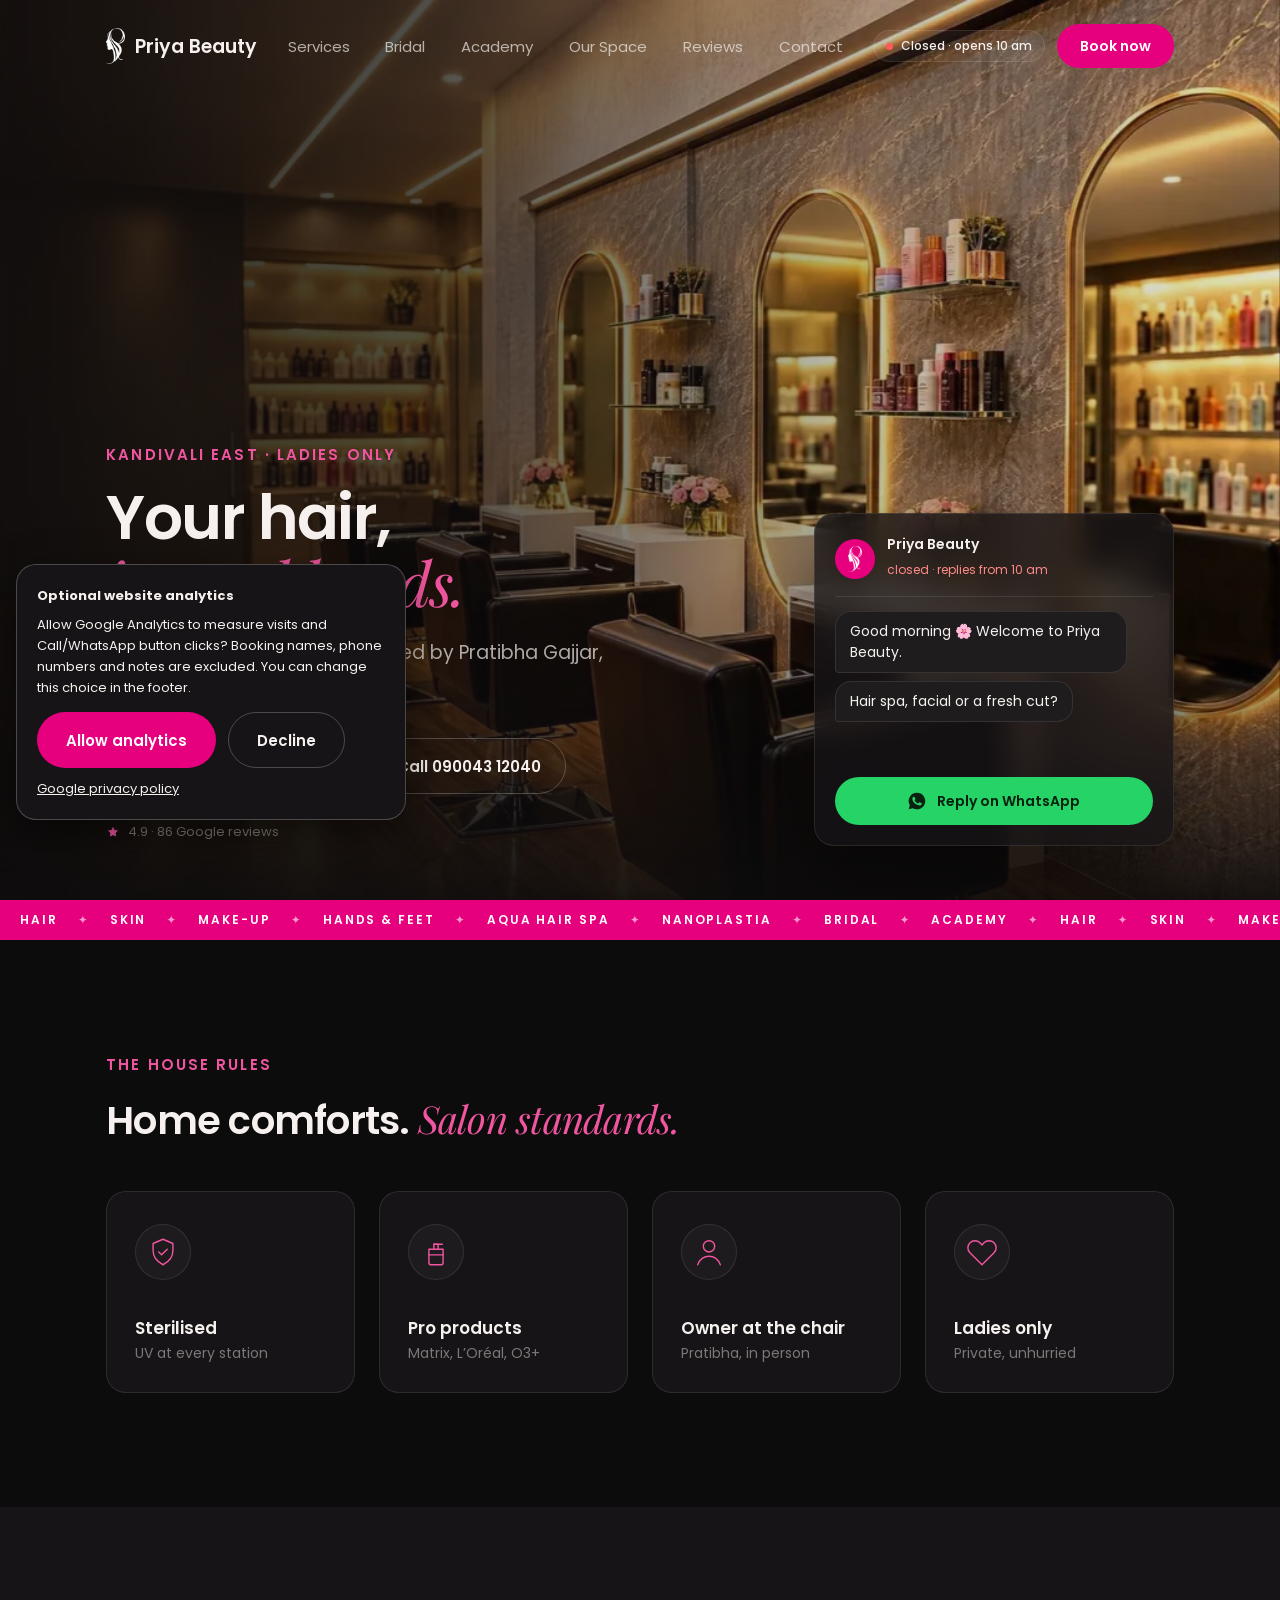
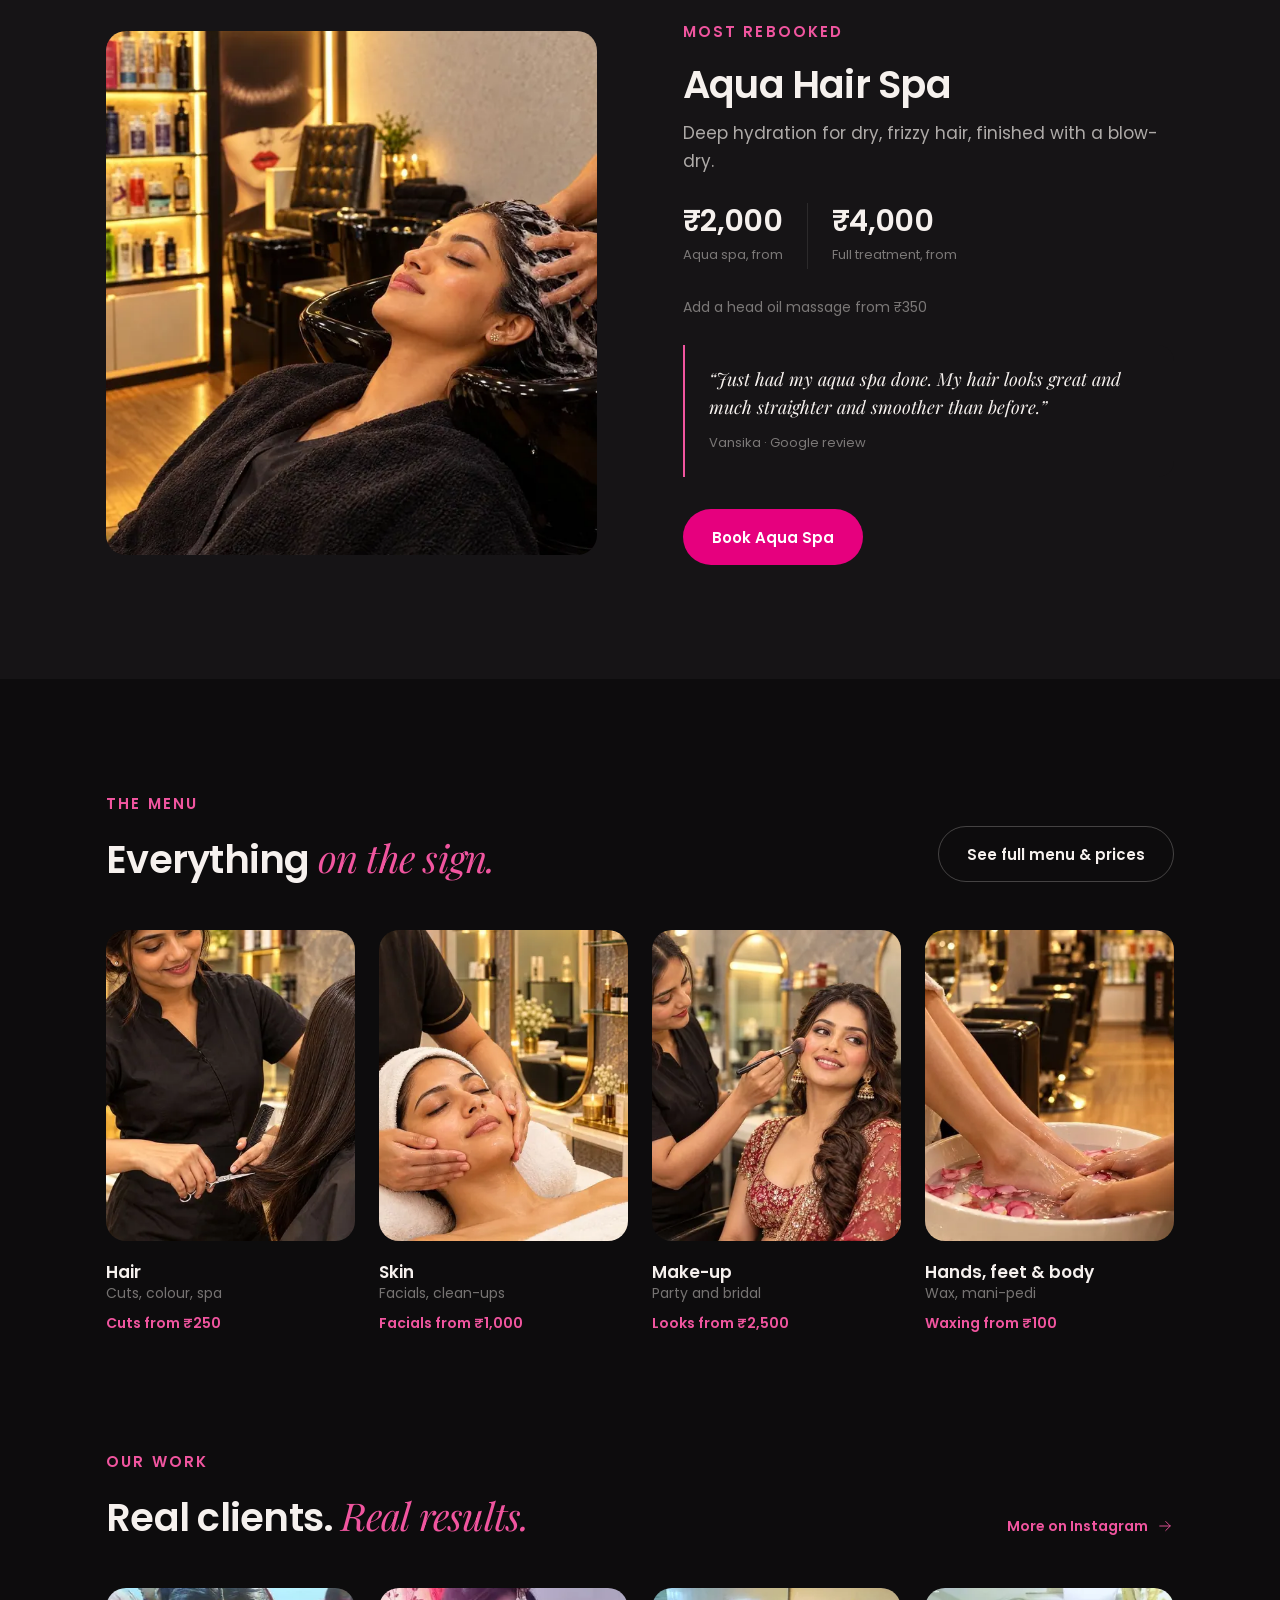
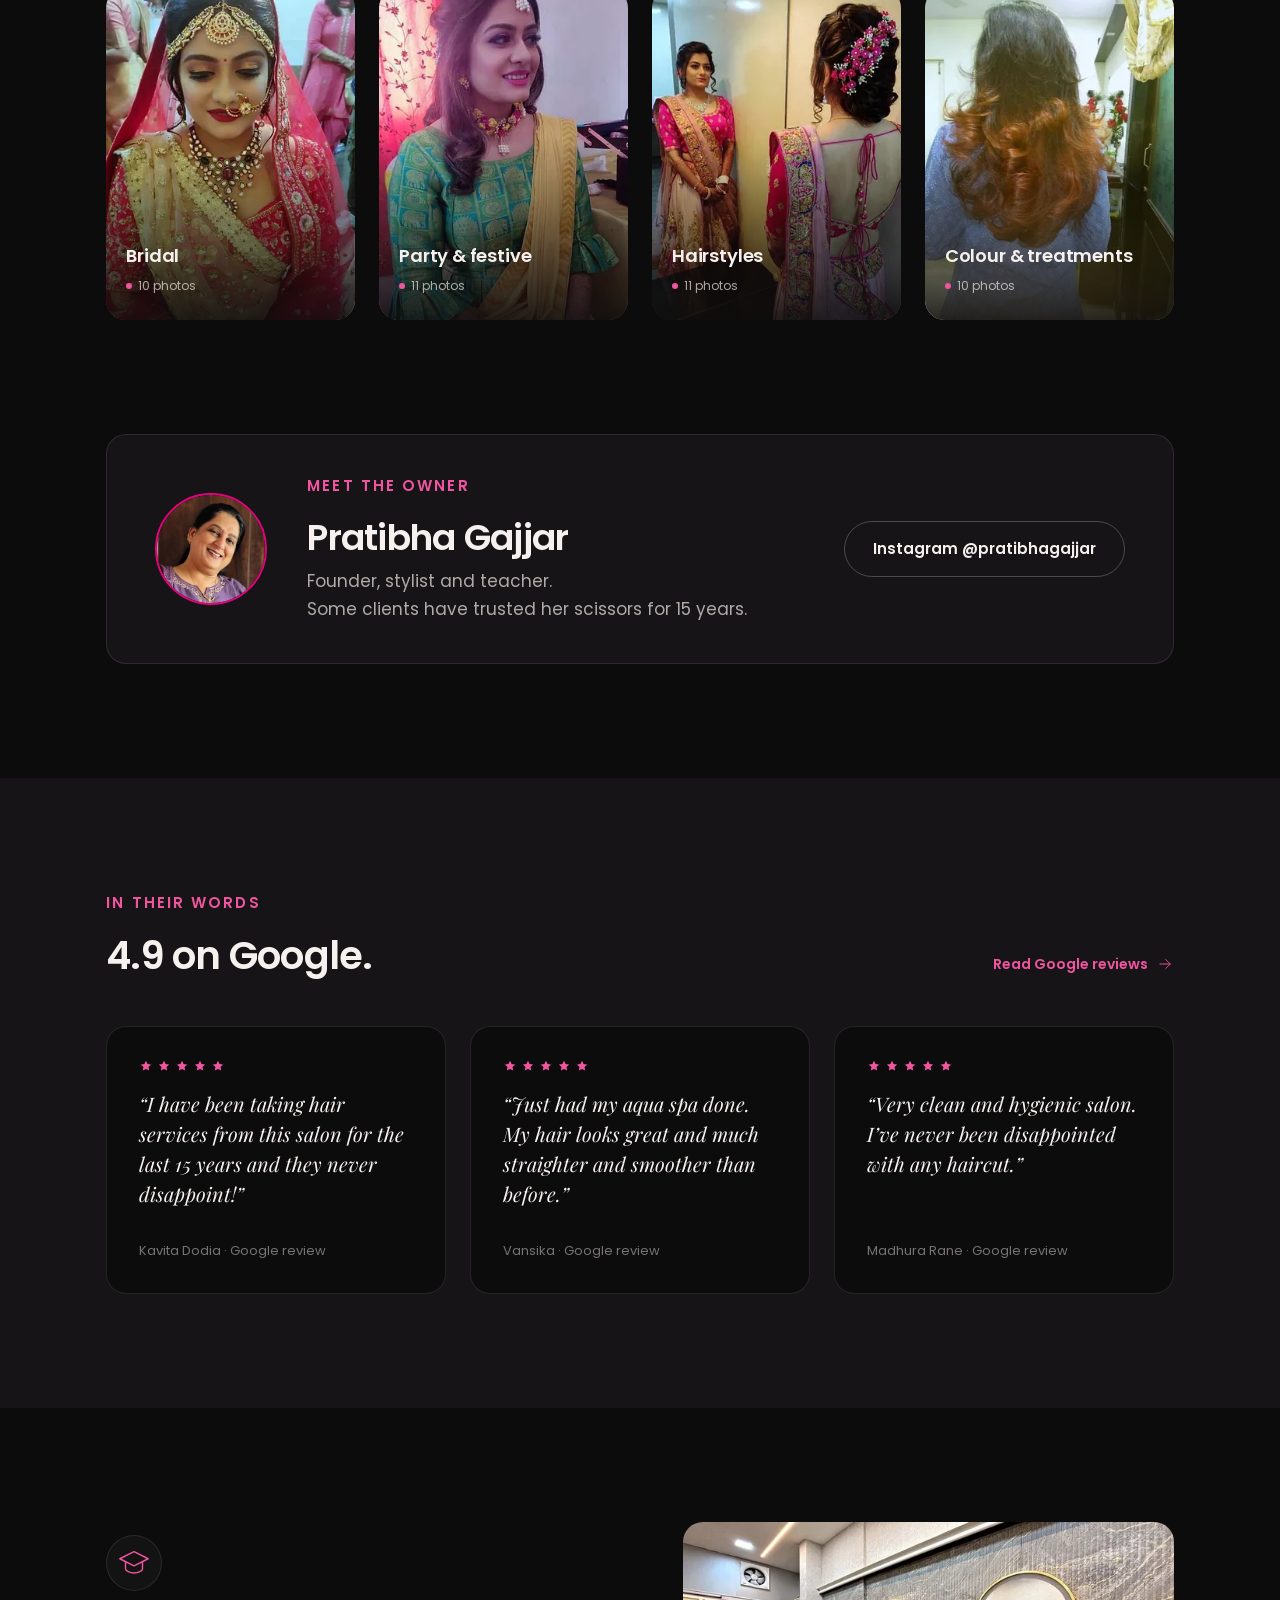
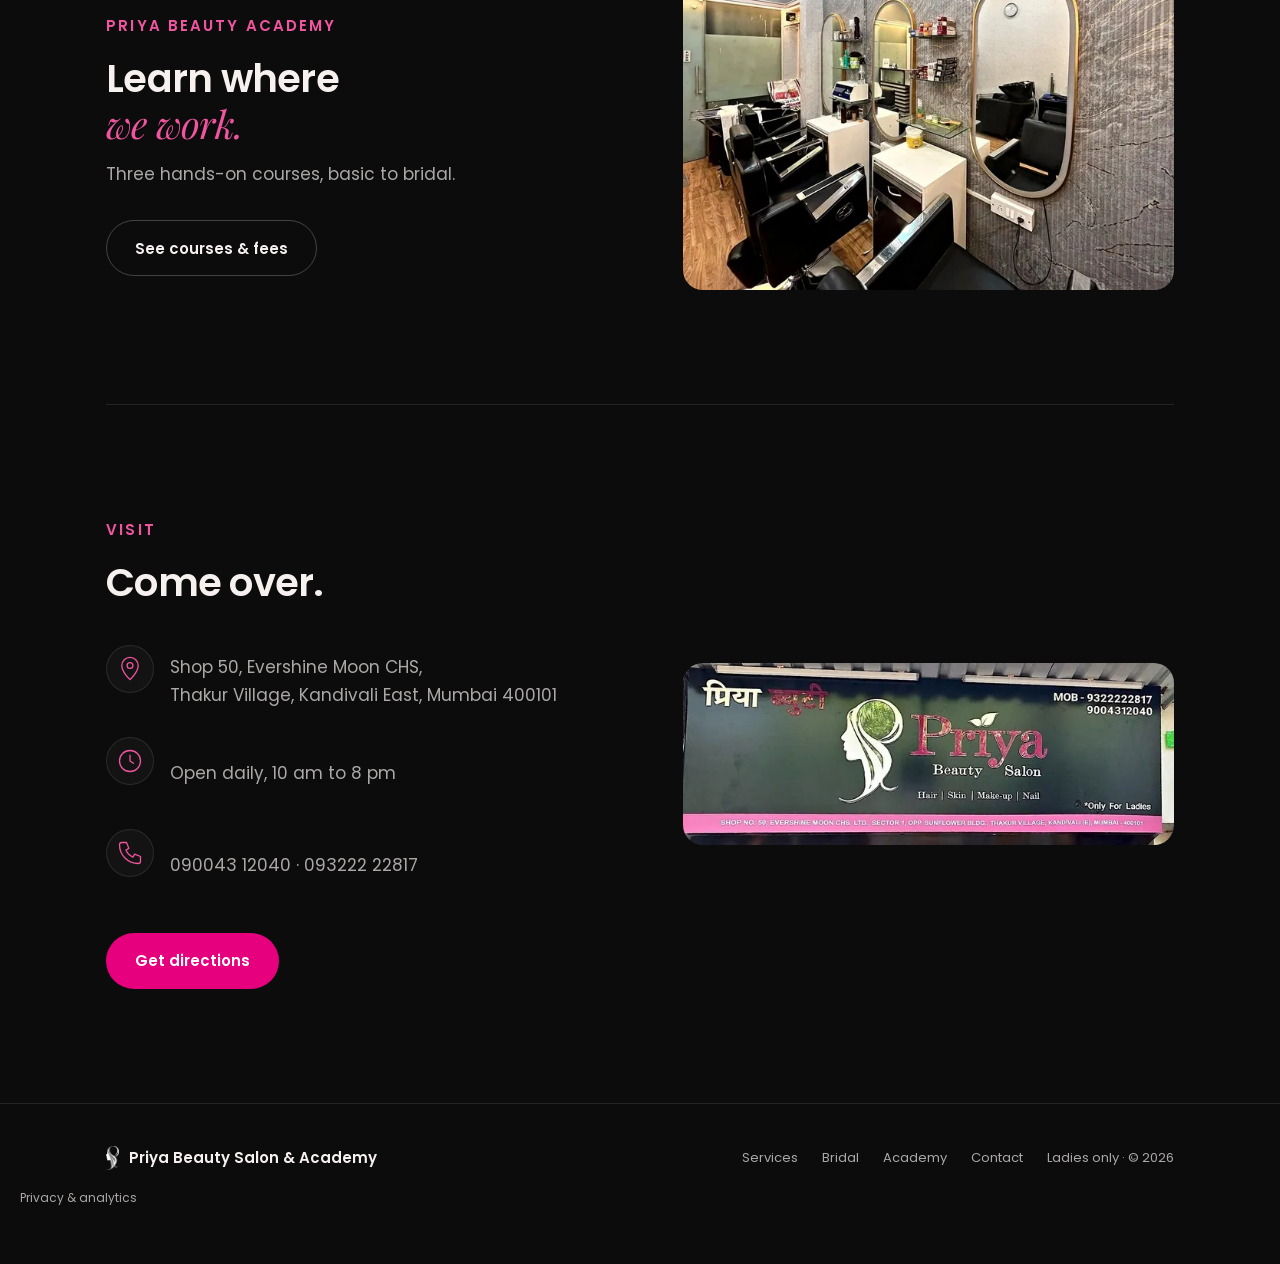
==== commit 169d2c20: "Keep gallery photos and chat logo at their natural shape Gallery images had width set but no height " ====
--- a/index.html
+++ b/index.html
@@ -20,7 +20,7 @@
 <link rel="preconnect" href="https://fonts.googleapis.com">
 <link rel="preconnect" href="https://fonts.gstatic.com" crossorigin>
 <link href="https://fonts.googleapis.com/css2?family=Playfair+Display:ital,wght@0,400;0,500;1,400;1,500&amp;family=Poppins:wght@300;400;500;600&amp;display=swap" rel="stylesheet">
-<link rel="stylesheet" href="assets/site.css?v=f54ba68845c7">
+<link rel="stylesheet" href="assets/site.css?v=690516d65731">
 <script src="assets/analytics.js" defer></script></head>
 <body data-page="home" class="on-home">
 
--- a/assets/site.css
+++ b/assets/site.css
@@ -287,7 +287,7 @@
 
 .gal{columns:1;column-gap:16px}
 .gal button{display:block;width:100%;margin-bottom:16px;border-radius:var(--r);overflow:hidden;position:relative;break-inside:avoid}
-.gal img{width:100%;transition:transform .7s var(--ease)}
+.gal img{width:100%;height:auto;transition:transform .7s var(--ease)}
 .gal button:hover img{transform:scale(1.03)}
 .gal span{position:absolute;left:12px;bottom:12px;font-size:12px;background:rgba(13,12,13,.8);padding:6px 12px;border-radius:999px;text-align:left}
 .lb{position:fixed;inset:0;z-index:80;background:rgba(8,7,8,.96);display:none;align-items:center;justify-content:center;flex-direction:column;gap:14px;padding:20px}
@@ -468,7 +468,7 @@
 .chat{display:none}
 .chat-head{display:flex;align-items:center;gap:12px;padding-bottom:12px;border-bottom:1px solid var(--line);margin-bottom:14px}
 .chat-av{width:40px;height:40px;border-radius:50%;background:var(--pink);display:grid;place-items:center;flex-shrink:0}
-.chat-av img{height:26px}
+.chat-av img{height:26px;width:auto}
 .chat-head b{font-size:14px;font-weight:600;display:block;line-height:20px}
 .chat-head small{font-size:12px;color:#3ddc84}
 .bubbles{display:flex;flex-direction:column;gap:8px;min-height:150px}
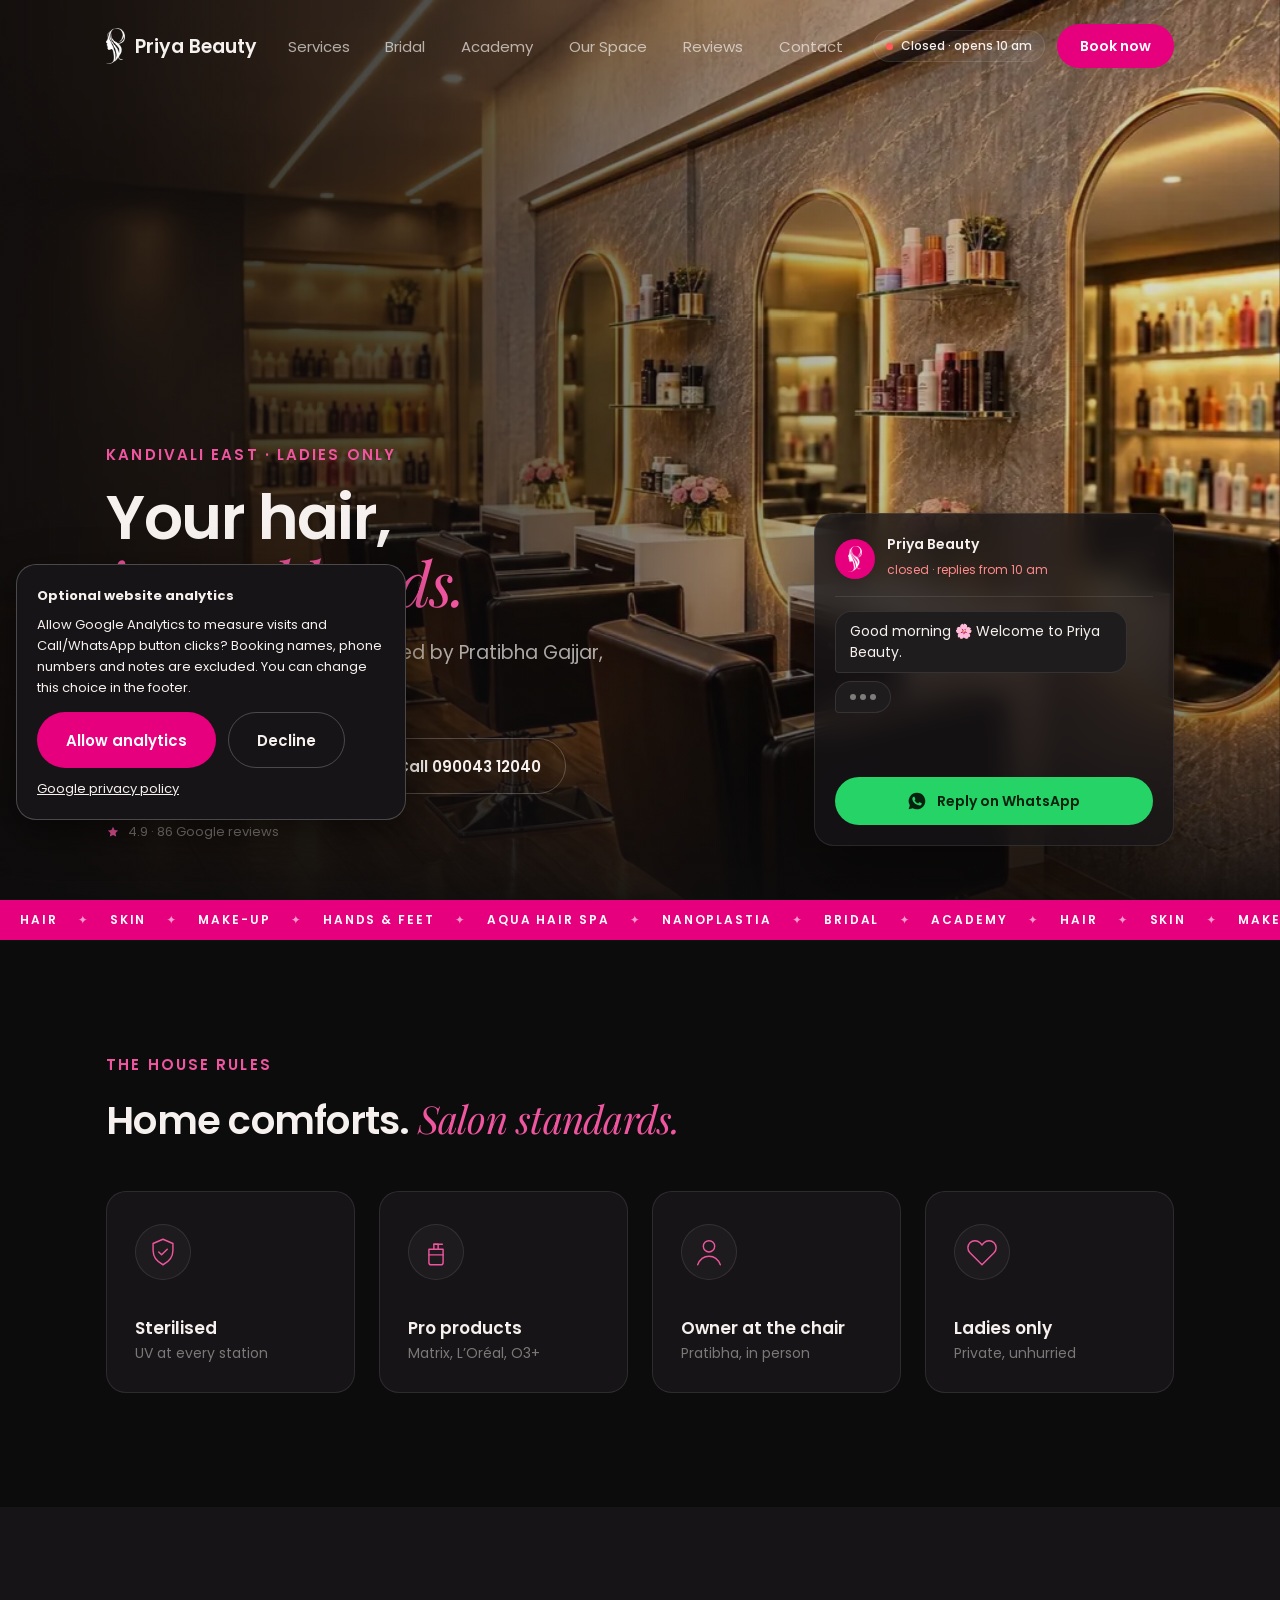
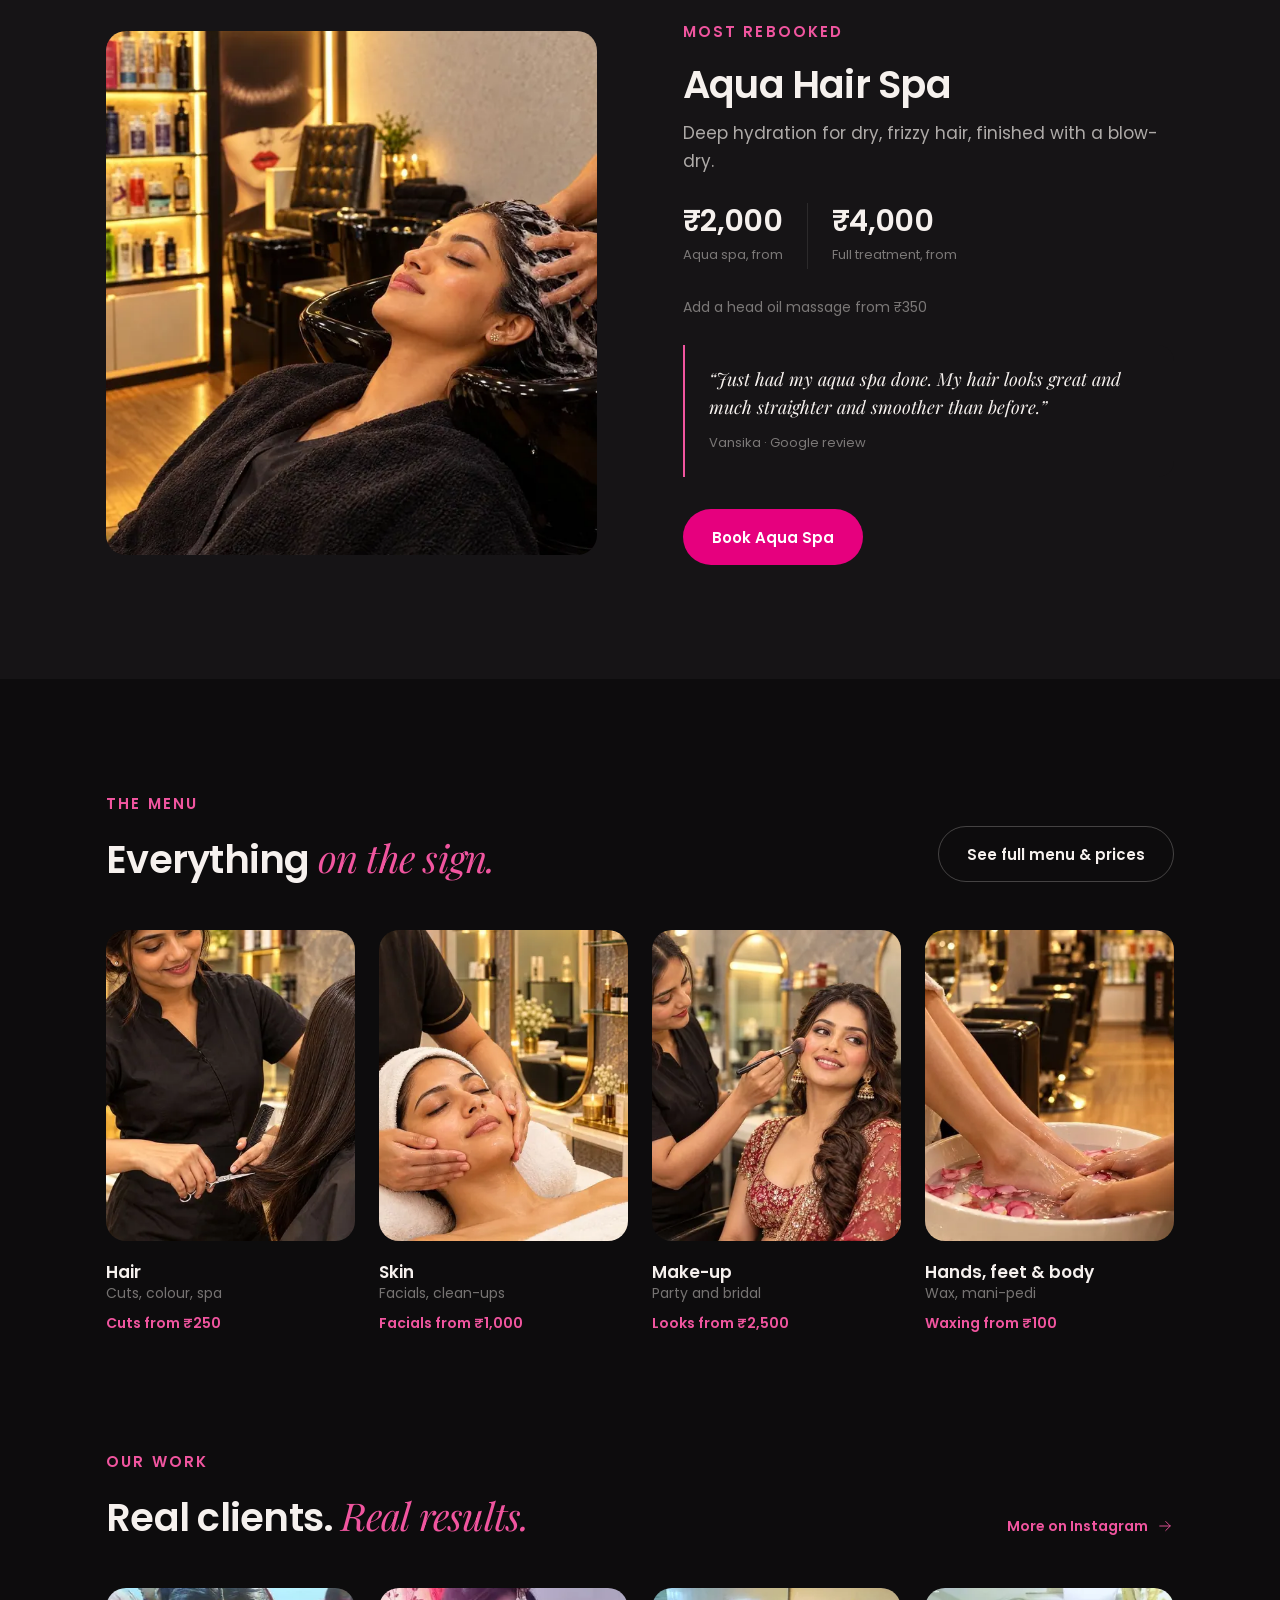
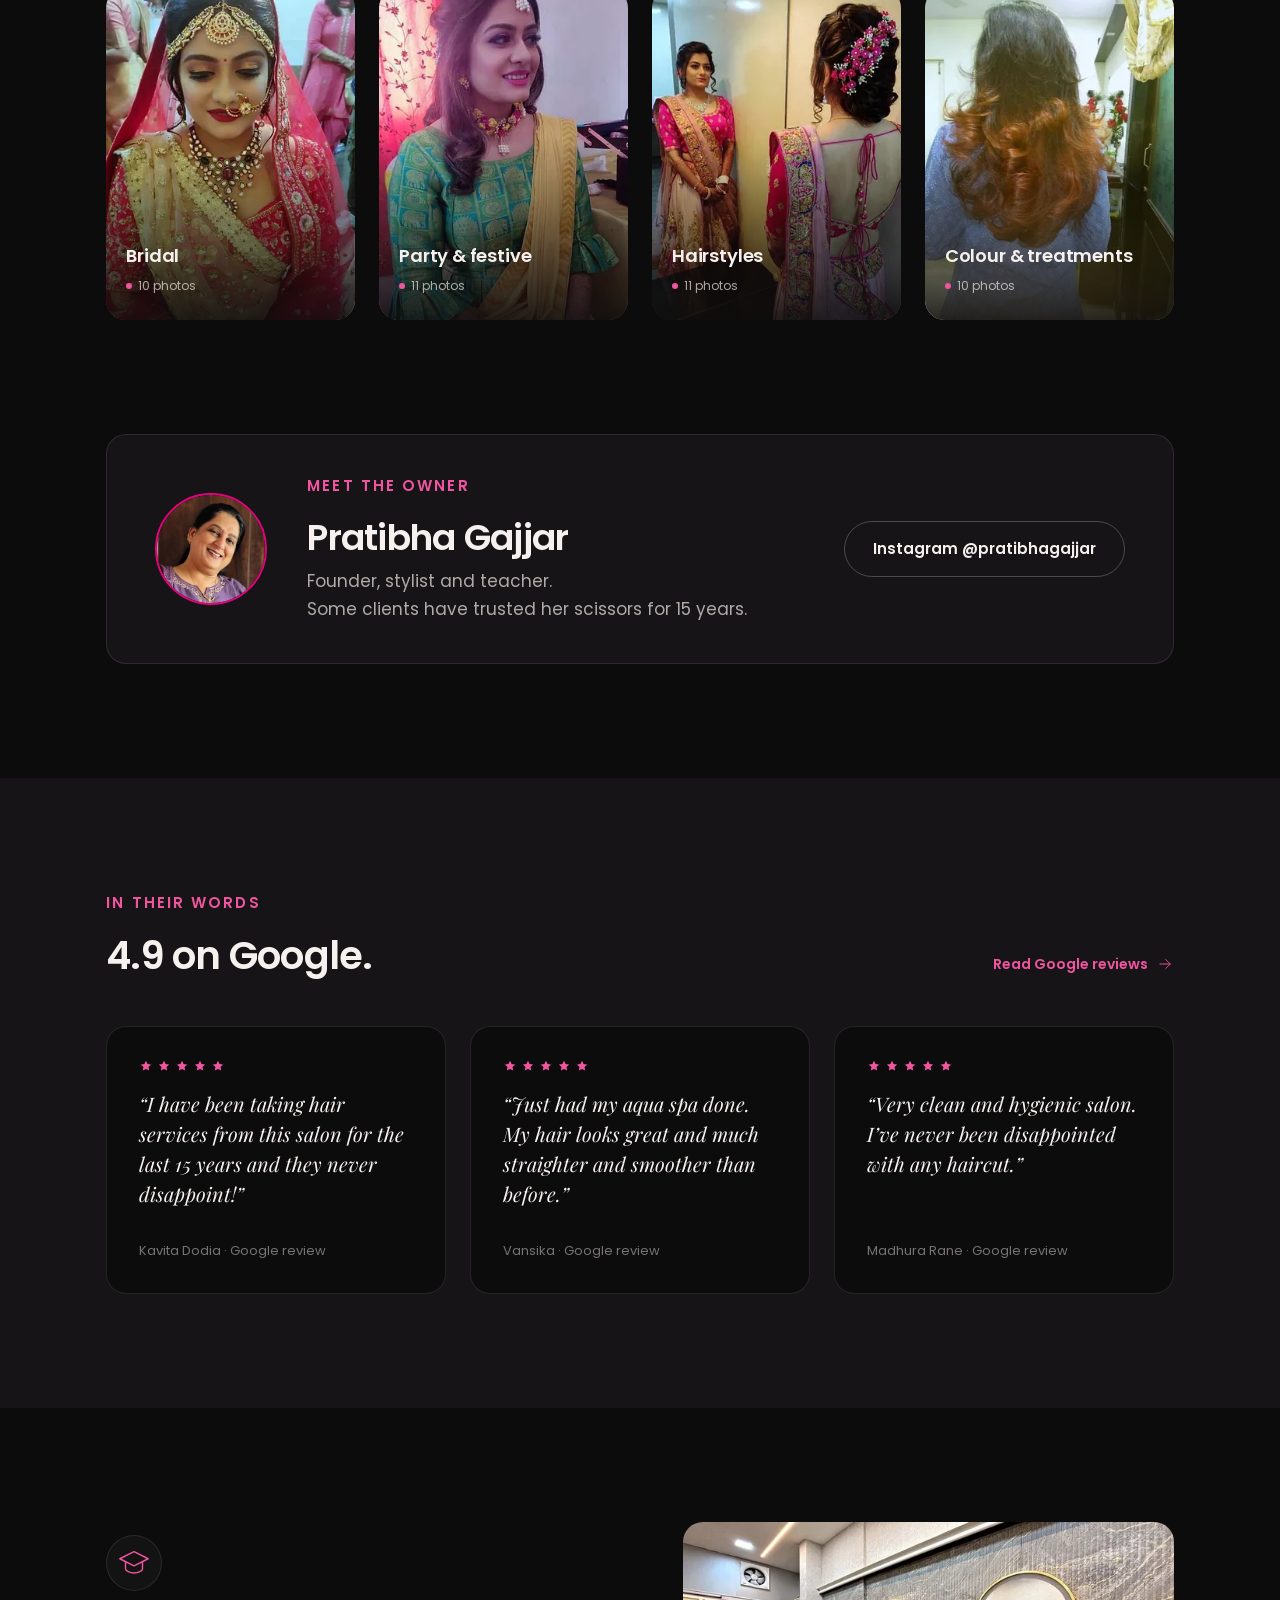
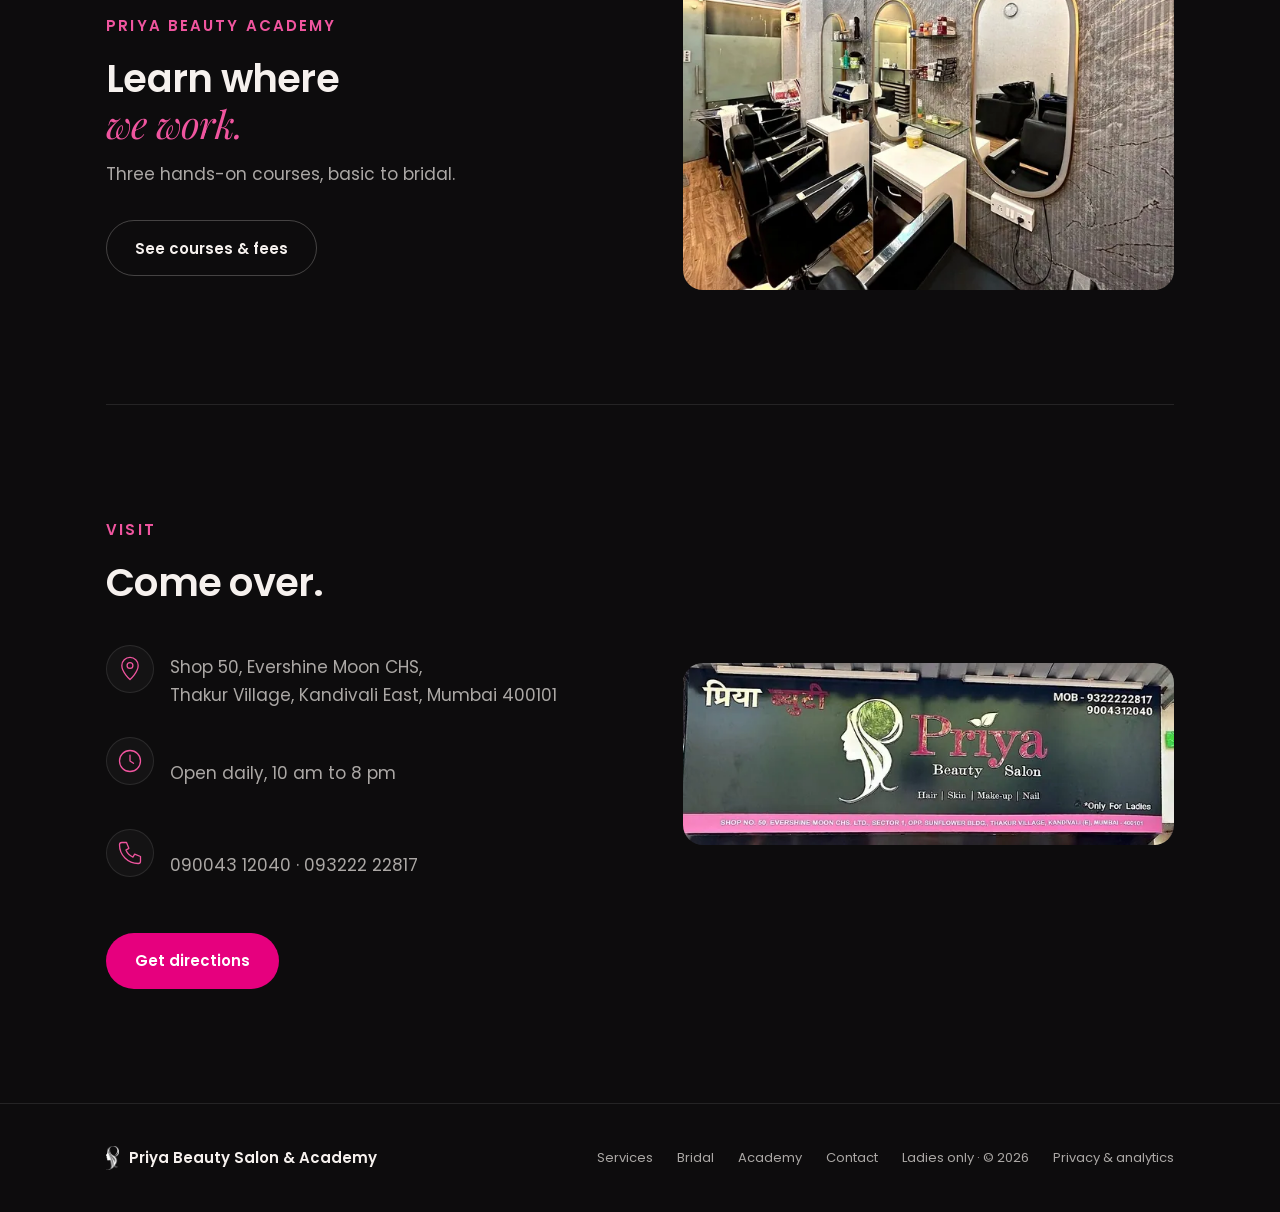
==== commit 5f70e424: "Fix booking, menu, photo viewer and layout glitches - Booking form: block times that have passed tod" ====
--- a/index.html
+++ b/index.html
@@ -20,8 +20,8 @@
 <link rel="preconnect" href="https://fonts.googleapis.com">
 <link rel="preconnect" href="https://fonts.gstatic.com" crossorigin>
 <link href="https://fonts.googleapis.com/css2?family=Playfair+Display:ital,wght@0,400;0,500;1,400;1,500&amp;family=Poppins:wght@300;400;500;600&amp;display=swap" rel="stylesheet">
-<link rel="stylesheet" href="assets/site.css?v=690516d65731">
-<script src="assets/analytics.js" defer></script></head>
+<link rel="stylesheet" href="assets/site.css?v=9ea9bb35182b">
+<script src="assets/analytics.js?v=5c1a5685b110" defer></script></head>
 <body data-page="home" class="on-home">
 
 <!-- ========== NAV ========== -->
@@ -273,6 +273,6 @@
   <button class="lb-nav lb-next" id="lbNext" aria-label="Next photo">›</button>
 </div>
 
-<script src="assets/site.js?v=2aaef0cd0ae6" defer></script>
+<script src="assets/site.js?v=fa1b239f55ce" defer></script>
 </body>
 </html>
--- a/assets/site.css
+++ b/assets/site.css
@@ -75,7 +75,7 @@
 .nav-r{display:flex;align-items:center;gap:12px}
 .nav .book{display:none;height:44px;padding:0 22px;font-size:14px}
 .burger{width:44px;height:44px;display:grid;place-items:center;margin-right:-10px;color:var(--txt)}
-.drawer{position:fixed;inset:0;z-index:60;background:var(--ink);display:flex;flex-direction:column;padding:12px 24px 32px;opacity:0;visibility:hidden;transform:translateY(-8px);transition:opacity .35s var(--ease),transform .35s var(--ease),visibility 0s .35s}
+.drawer{position:fixed;inset:0;z-index:60;overflow-y:auto;overscroll-behavior:contain;background:var(--ink);display:flex;flex-direction:column;padding:12px 24px 32px;opacity:0;visibility:hidden;transform:translateY(-8px);transition:opacity .35s var(--ease),transform .35s var(--ease),visibility 0s .35s}
 .drawer.open{opacity:1;visibility:visible;transform:none;transition:opacity .35s var(--ease),transform .35s var(--ease)}
 .drawer-top{display:flex;justify-content:space-between;align-items:center;height:52px}
 .drawer nav{display:flex;flex-direction:column;margin-top:32px}
@@ -283,7 +283,8 @@
 .course ul{list-style:none;margin-top:10px;display:grid;gap:6px}
 .course li{font-size:13px;line-height:20px;color:var(--txt2);padding-left:14px;position:relative}
 .course li::before{content:"";position:absolute;left:0;top:.6em;width:4px;height:4px;border-radius:50%;background:var(--pink2)}
-.course .btn{width:100%;margin-top:16px}
+.courses>*{min-width:0}
+.course .btn{width:100%;margin-top:16px;white-space:normal;text-align:center}
 
 .gal{columns:1;column-gap:16px}
 .gal button{display:block;width:100%;margin-bottom:16px;border-radius:var(--r);overflow:hidden;position:relative;break-inside:avoid}
@@ -295,7 +296,7 @@
 .lb img{max-width:min(1100px,100%);max-height:78vh;border-radius:12px;object-fit:contain}
 .lb p{font-size:13px;color:var(--txt2)}
 .lb .x{position:absolute;top:16px;right:24px}
-.lb-nav{position:absolute;top:50%;transform:translateY(-50%);width:48px;height:48px;border-radius:50%;border:1px solid var(--line);font-size:22px;background:rgba(0,0,0,.4);display:none}
+.lb-nav{position:absolute;top:50%;transform:translateY(-50%);width:48px;height:48px;border-radius:50%;border:1px solid var(--line);font-size:22px;background:rgba(0,0,0,.4);display:block}
 .lb-prev{left:16px}.lb-next{right:16px}
 
 .contact{display:grid;grid-template-columns:1fr;gap:40px;align-items:start}
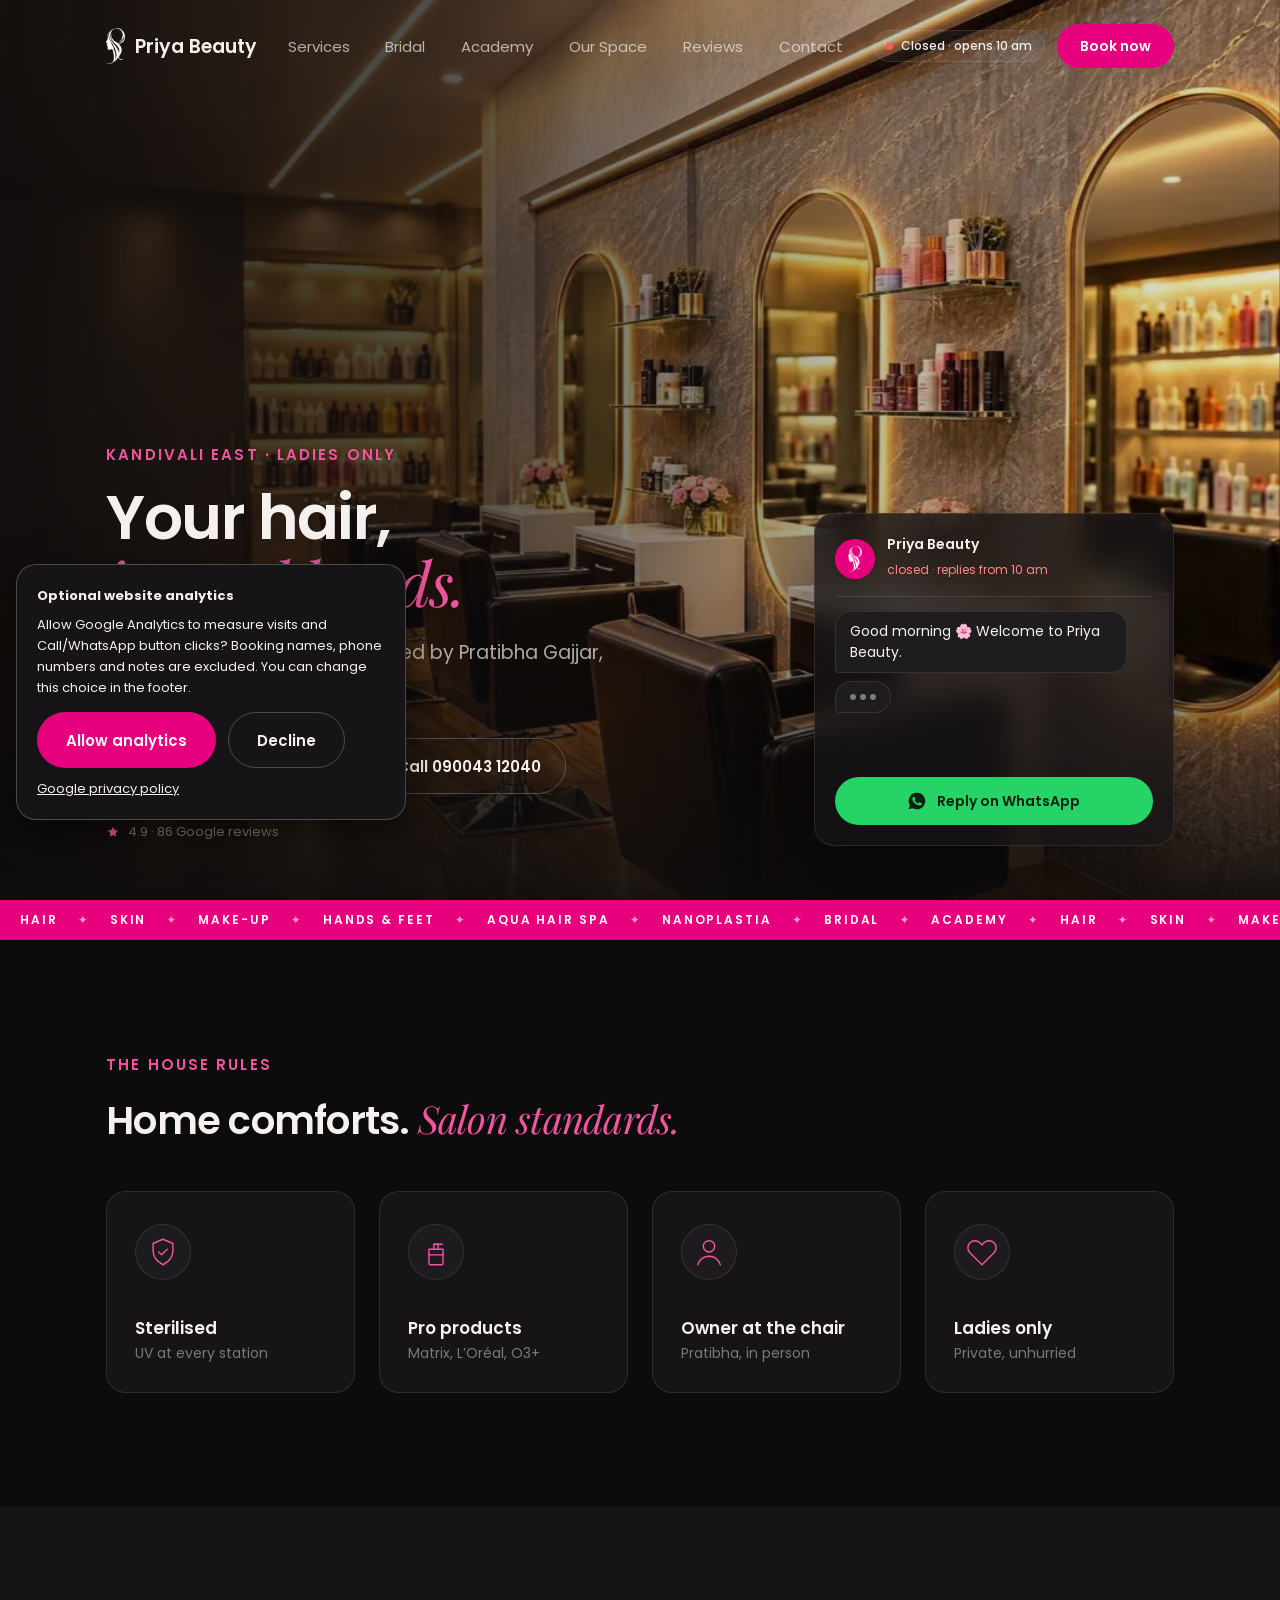
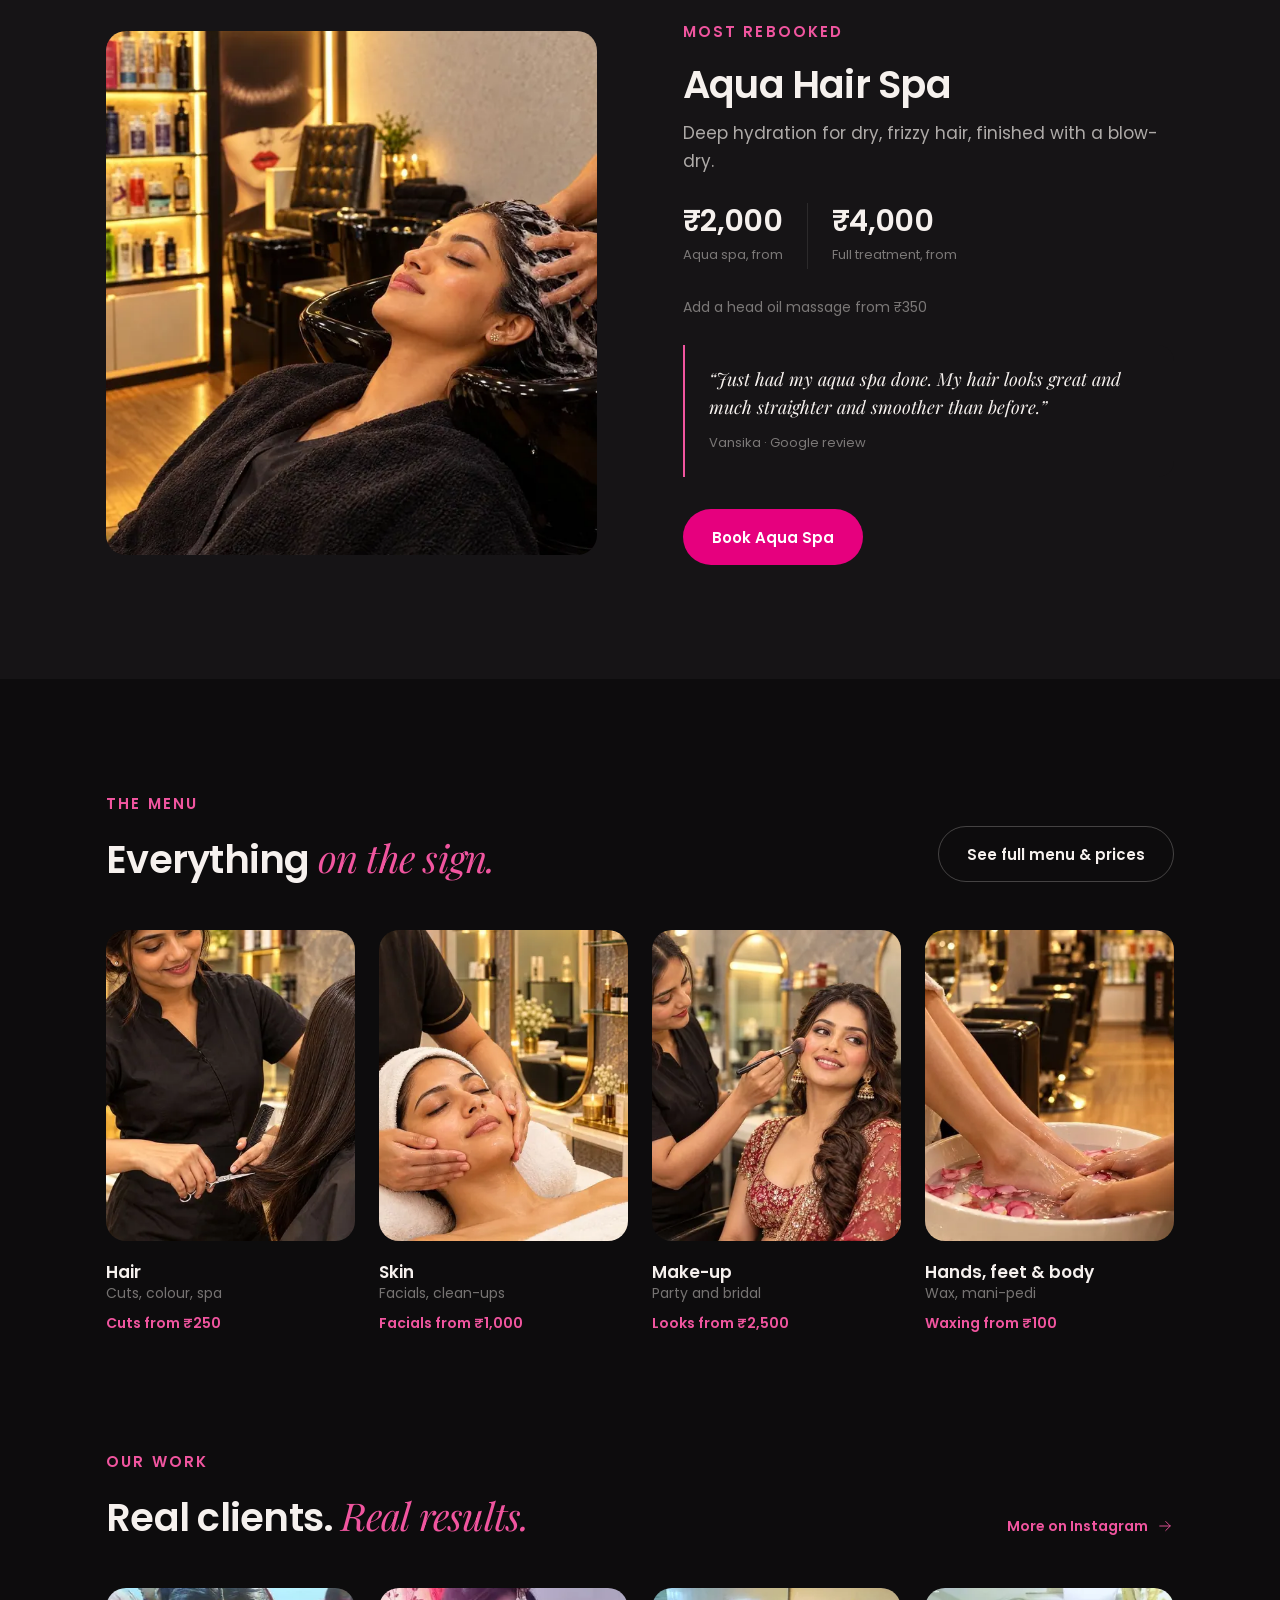
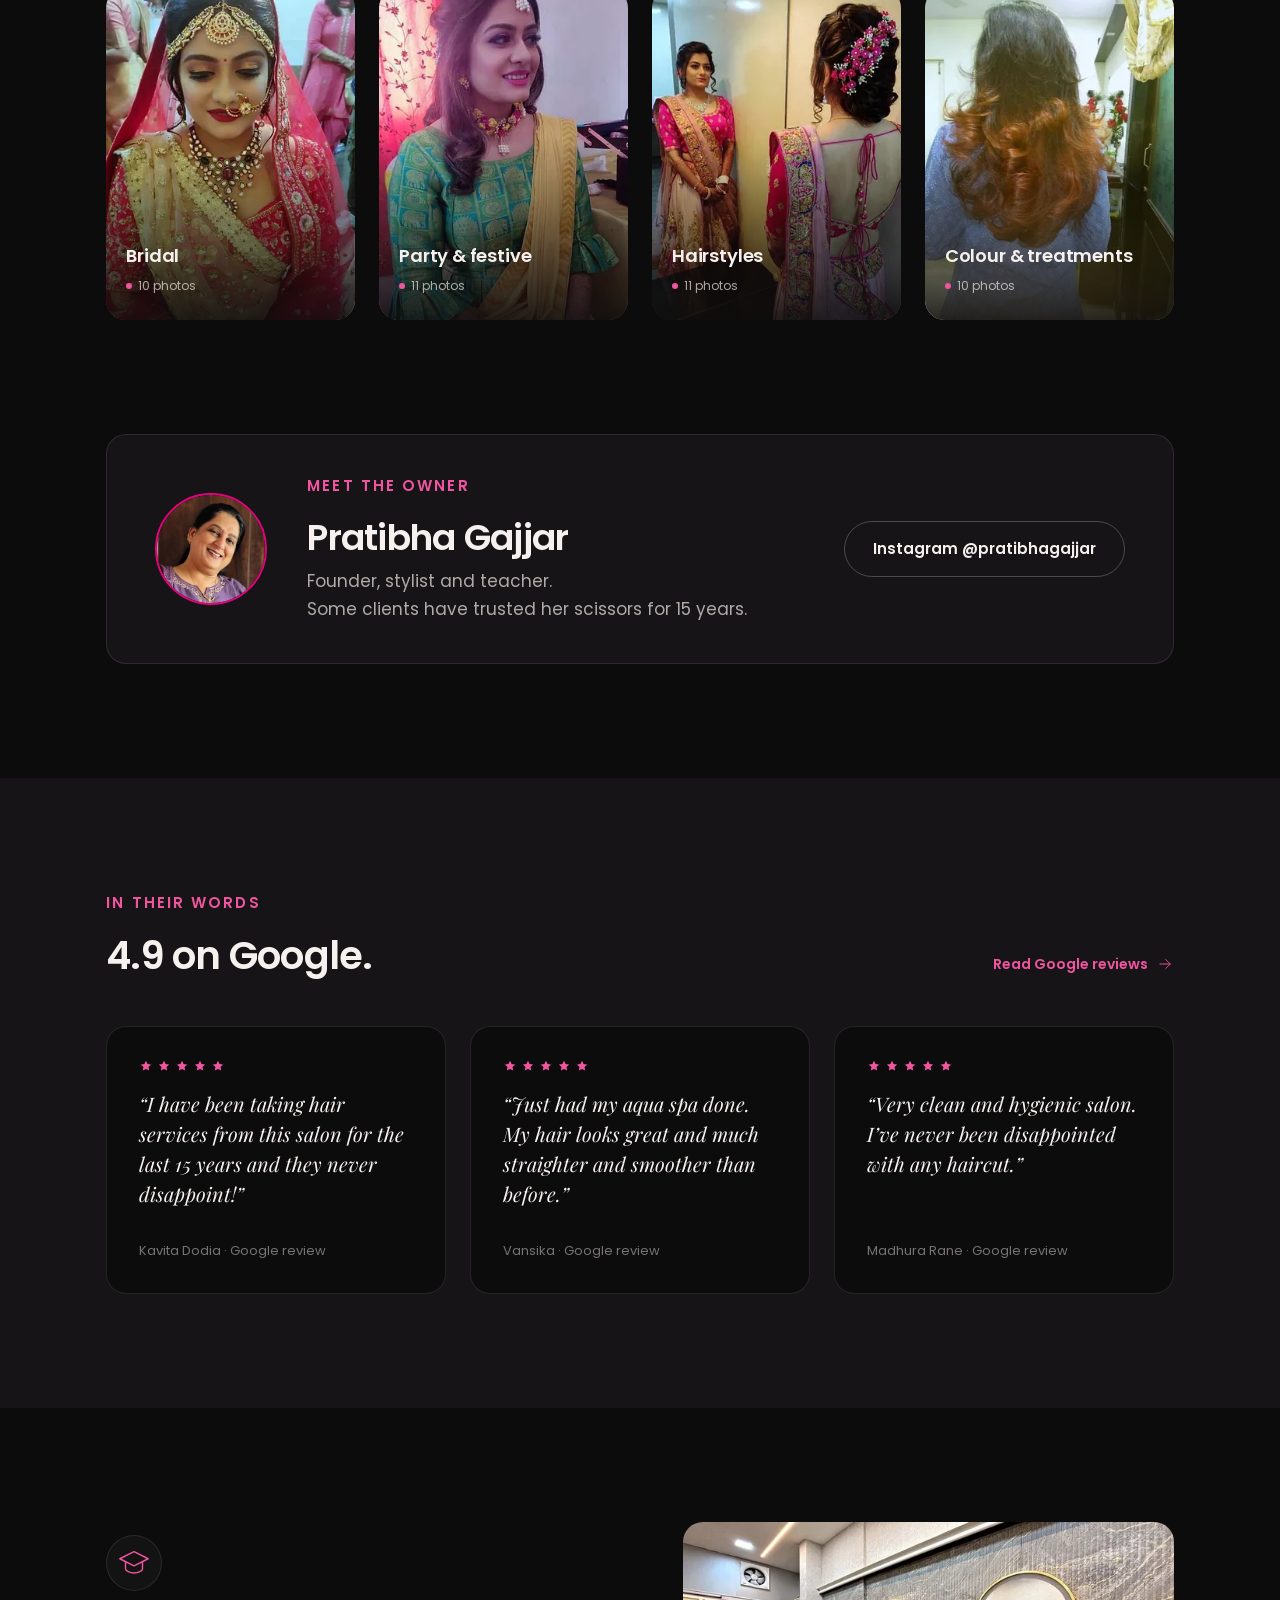
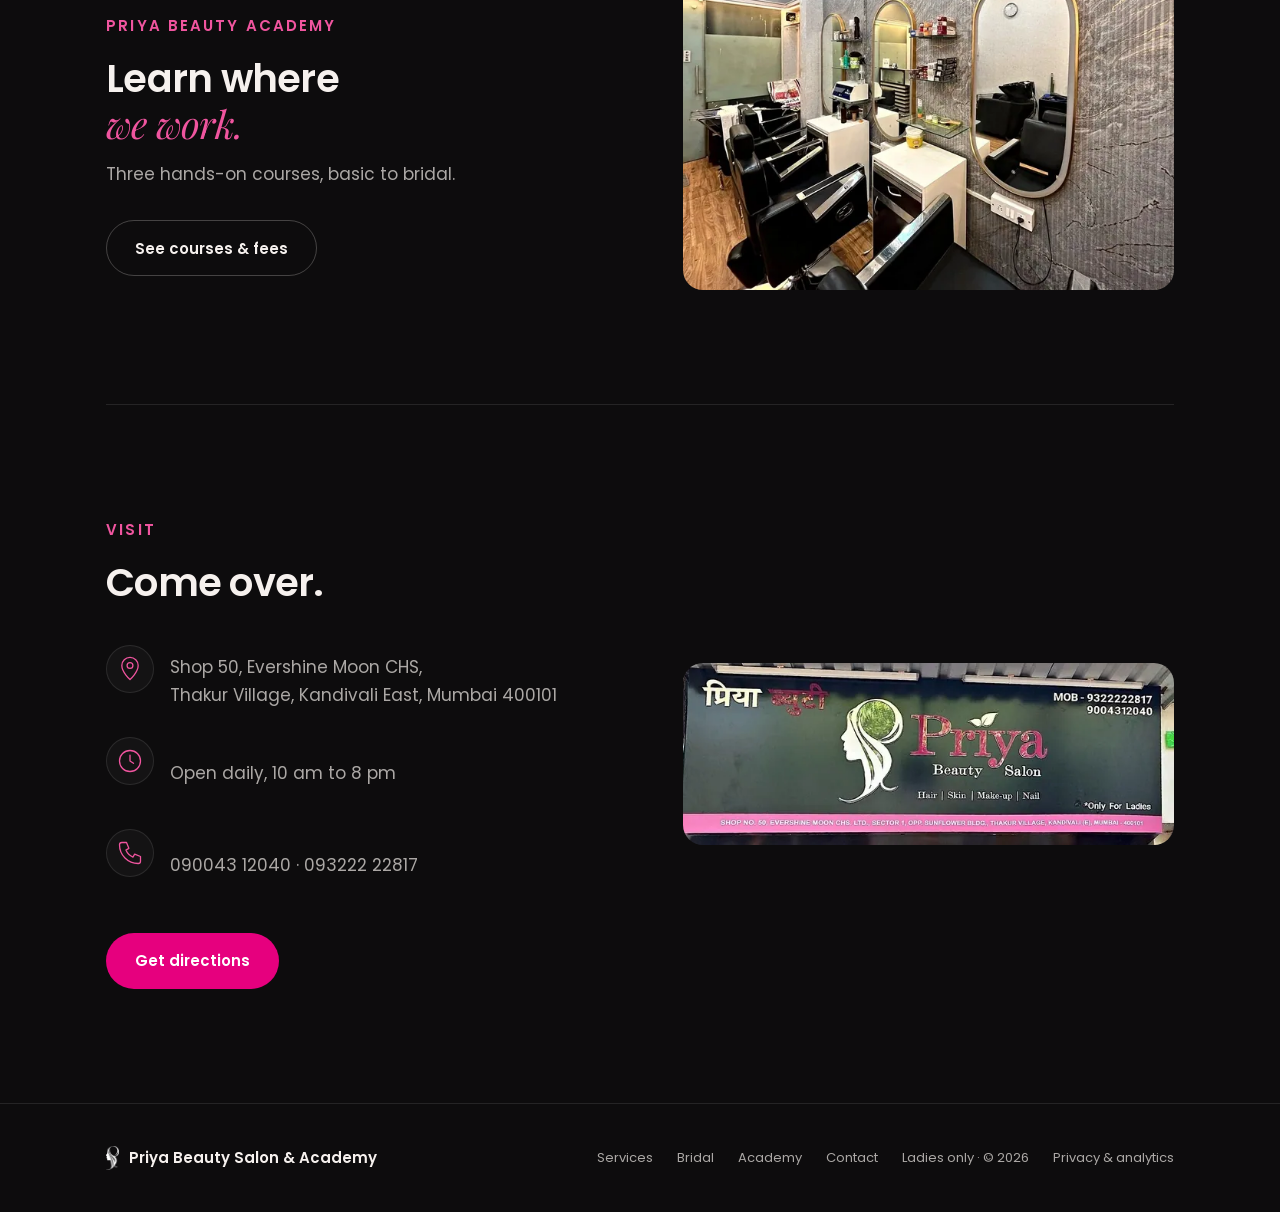
==== commit c9106575: "Lock the services category card on desktop The left card was sticky only within its own short list, " ====
--- a/index.html
+++ b/index.html
@@ -20,7 +20,7 @@
 <link rel="preconnect" href="https://fonts.googleapis.com">
 <link rel="preconnect" href="https://fonts.gstatic.com" crossorigin>
 <link href="https://fonts.googleapis.com/css2?family=Playfair+Display:ital,wght@0,400;0,500;1,400;1,500&amp;family=Poppins:wght@300;400;500;600&amp;display=swap" rel="stylesheet">
-<link rel="stylesheet" href="assets/site.css?v=9ea9bb35182b">
+<link rel="stylesheet" href="assets/site.css?v=e878ae791cd6">
 <script src="assets/analytics.js?v=5c1a5685b110" defer></script></head>
 <body data-page="home" class="on-home">
 
@@ -273,6 +273,6 @@
   <button class="lb-nav lb-next" id="lbNext" aria-label="Next photo">›</button>
 </div>
 
-<script src="assets/site.js?v=fa1b239f55ce" defer></script>
+<script src="assets/site.js?v=47a727439a3f" defer></script>
 </body>
 </html>
--- a/assets/site.css
+++ b/assets/site.css
@@ -423,6 +423,12 @@
   .map{height:360px;margin-top:48px}
   .svc-cat{grid-template-columns:300px 1fr;gap:28px}
   .svc-cat-hd{display:block;position:sticky;top:116px}
+  /* one locked left card for the whole menu; it switches as each list scrolls in */
+  .js #svcGroups{display:grid;grid-template-columns:300px 1fr;column-gap:28px;align-items:start}
+  .js #svcGroups .svc-cat{display:contents}
+  .js #svcGroups .svc-cat-hd{grid-column:1;grid-row:1/span 4;transition:opacity .35s var(--ease),visibility .35s}
+  .js #svcGroups .svc-cat-hd:not(.cur){opacity:0;visibility:hidden}
+  .js #svcGroups .acc{grid-column:2;margin-bottom:28px}
   .svc-cat-hd img{height:auto;aspect-ratio:4/3}
   .svc-cat-tx{padding:20px 24px 24px}
   .svc-cat-tx h2{font-size:30px;line-height:36px}
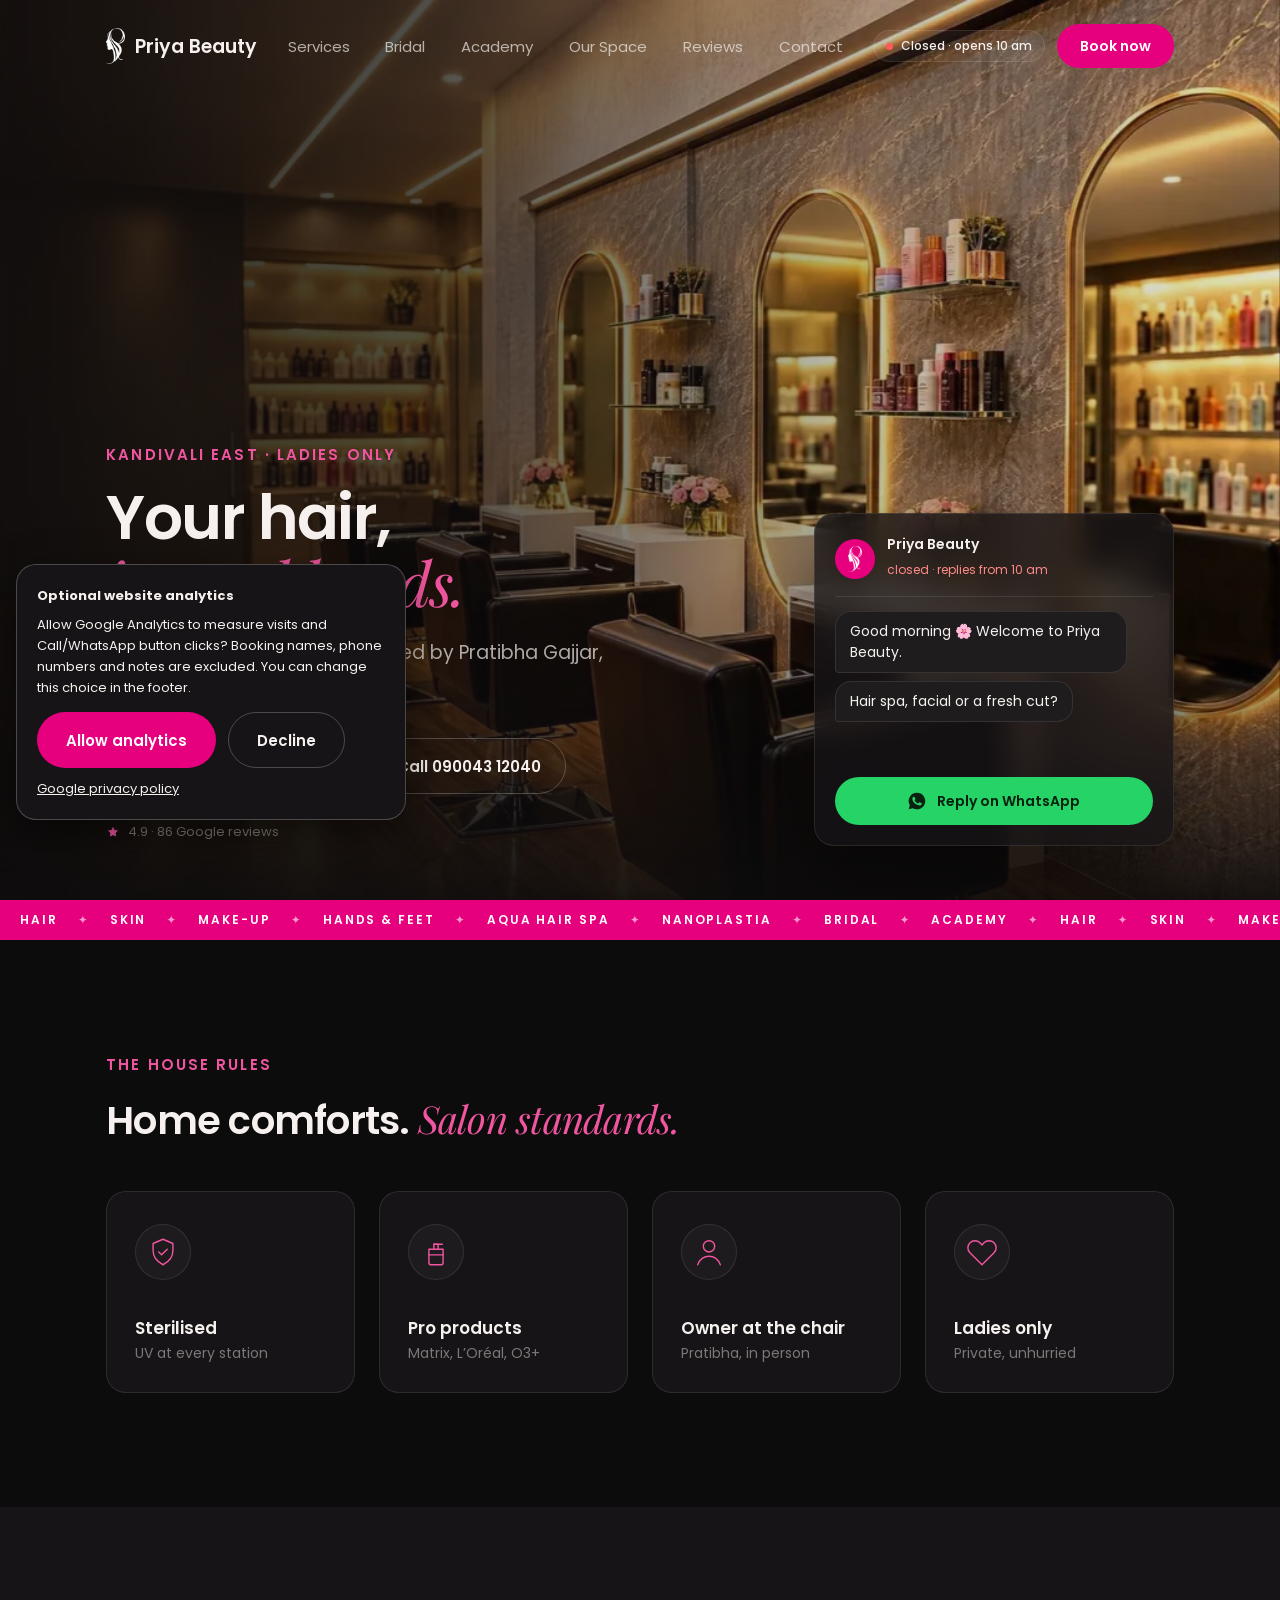
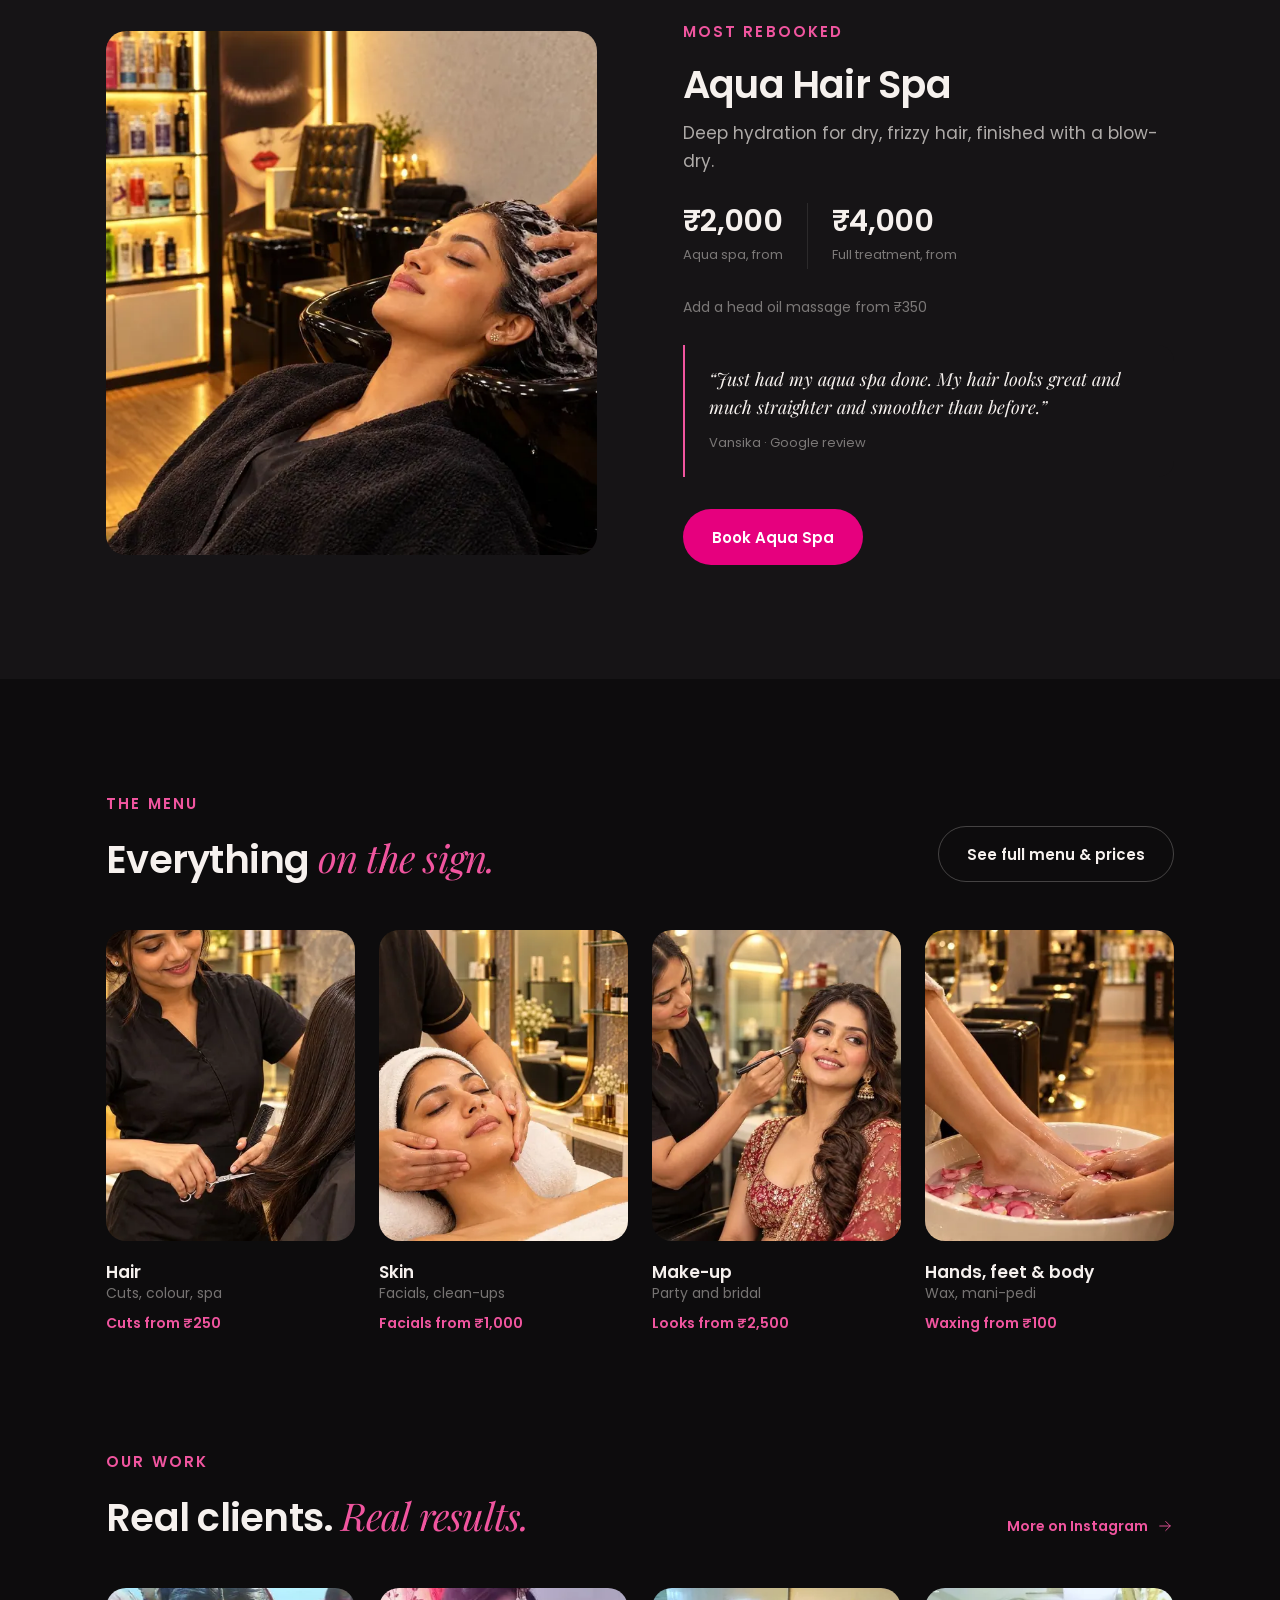
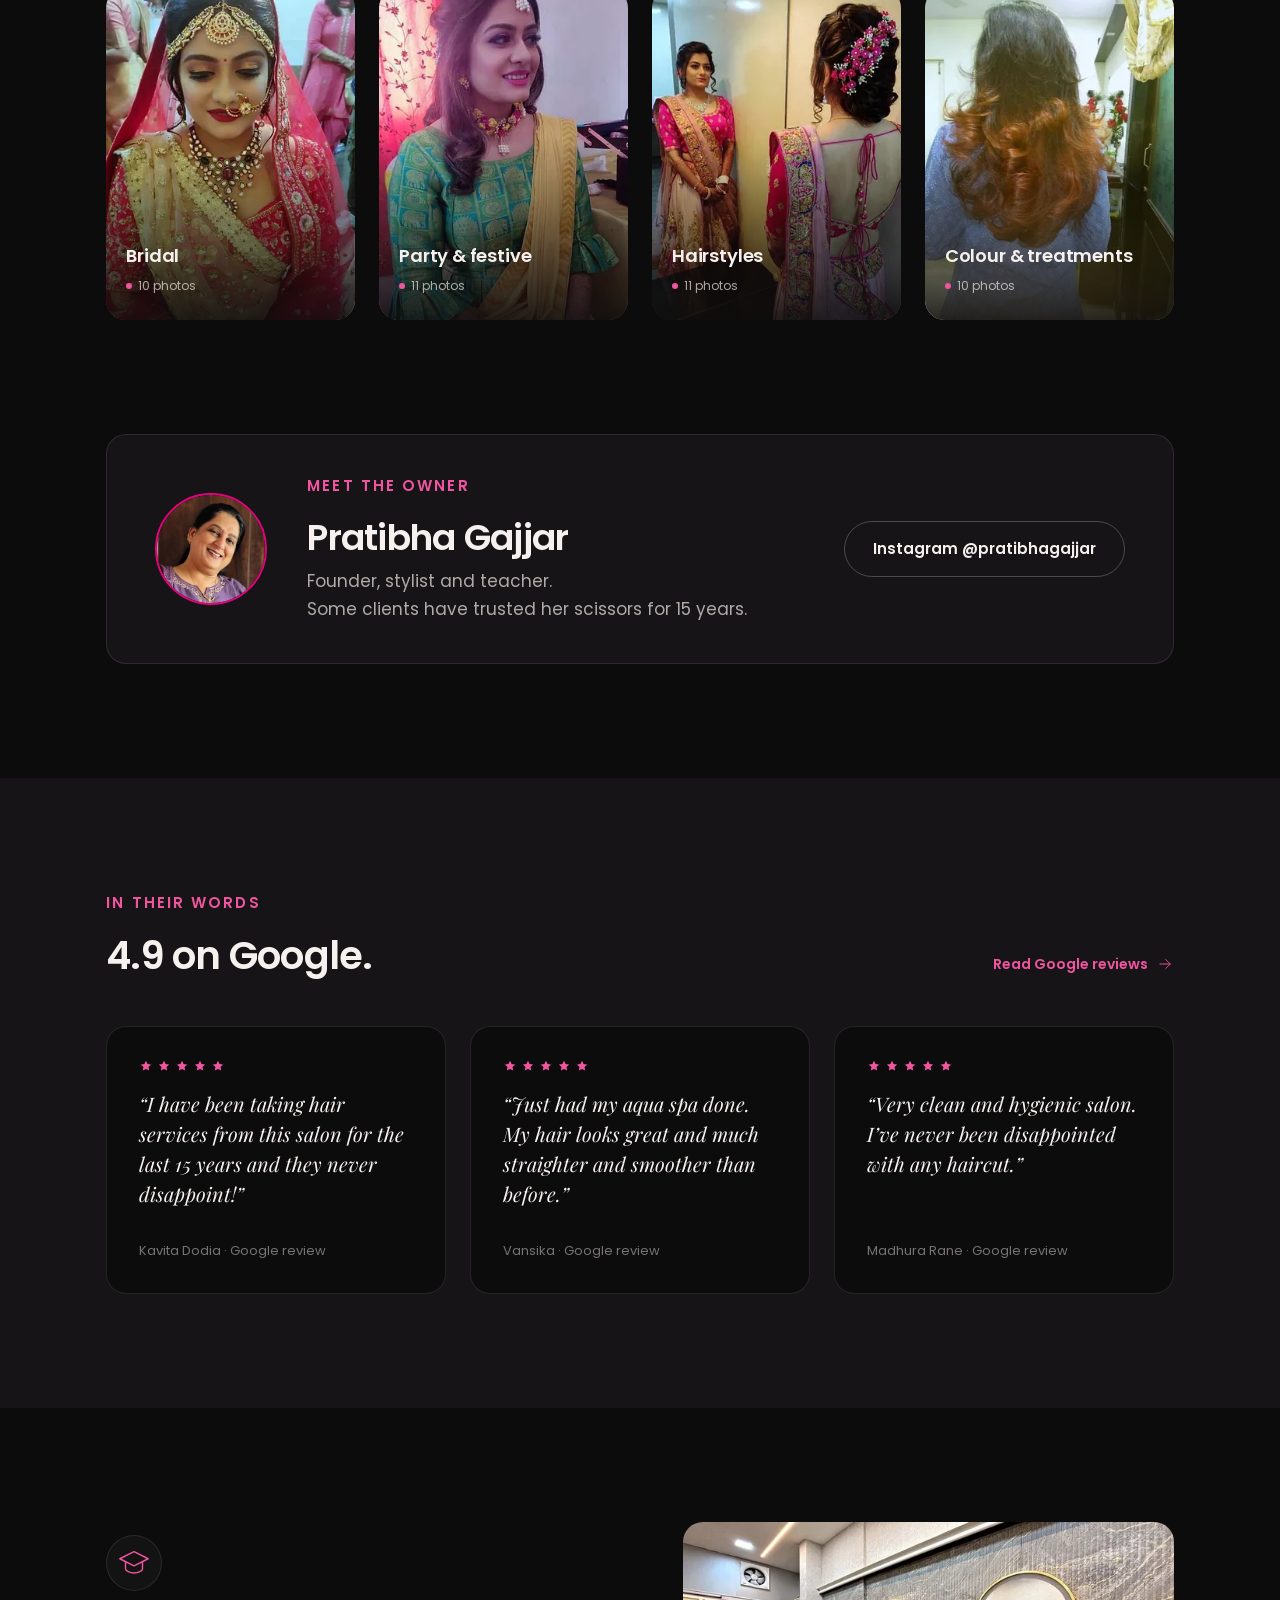
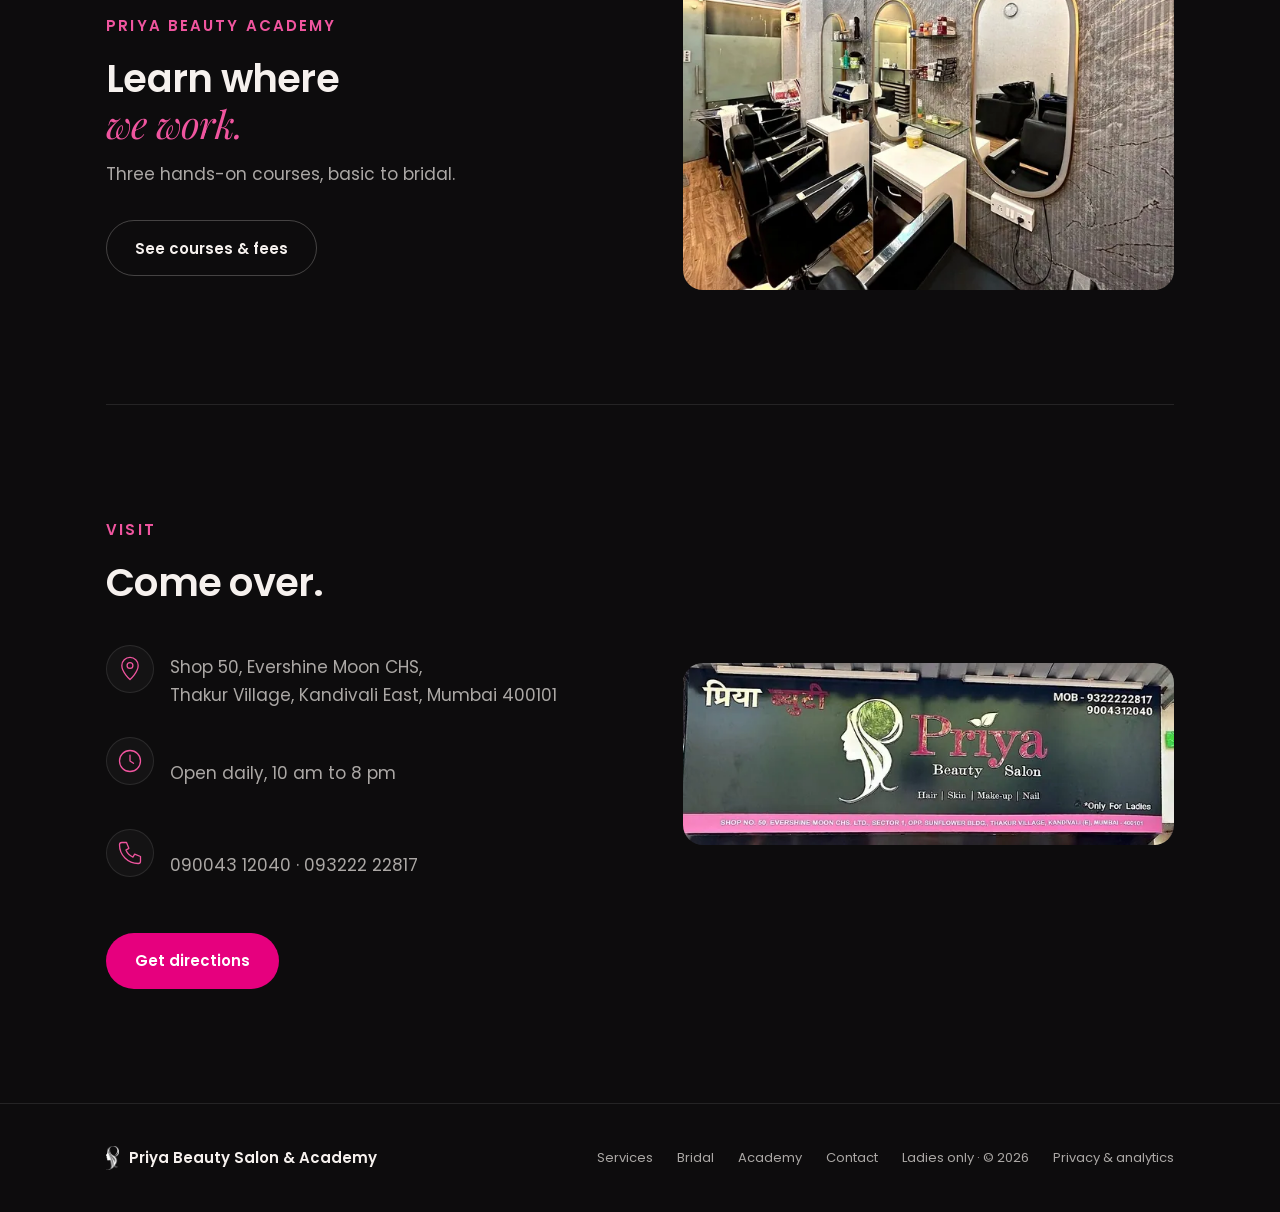
==== commit 6a0807c3: "Restore the per-section services cards (owner preferred them) Co-Authored-By: Claude Opus 5.5 <norep" ====
--- a/index.html
+++ b/index.html
@@ -20,7 +20,7 @@
 <link rel="preconnect" href="https://fonts.googleapis.com">
 <link rel="preconnect" href="https://fonts.gstatic.com" crossorigin>
 <link href="https://fonts.googleapis.com/css2?family=Playfair+Display:ital,wght@0,400;0,500;1,400;1,500&amp;family=Poppins:wght@300;400;500;600&amp;display=swap" rel="stylesheet">
-<link rel="stylesheet" href="assets/site.css?v=e878ae791cd6">
+<link rel="stylesheet" href="assets/site.css?v=9ea9bb35182b">
 <script src="assets/analytics.js?v=5c1a5685b110" defer></script></head>
 <body data-page="home" class="on-home">
 
@@ -273,6 +273,6 @@
   <button class="lb-nav lb-next" id="lbNext" aria-label="Next photo">›</button>
 </div>
 
-<script src="assets/site.js?v=47a727439a3f" defer></script>
+<script src="assets/site.js?v=fa1b239f55ce" defer></script>
 </body>
 </html>
--- a/assets/site.css
+++ b/assets/site.css
@@ -423,12 +423,6 @@
   .map{height:360px;margin-top:48px}
   .svc-cat{grid-template-columns:300px 1fr;gap:28px}
   .svc-cat-hd{display:block;position:sticky;top:116px}
-  /* one locked left card for the whole menu; it switches as each list scrolls in */
-  .js #svcGroups{display:grid;grid-template-columns:300px 1fr;column-gap:28px;align-items:start}
-  .js #svcGroups .svc-cat{display:contents}
-  .js #svcGroups .svc-cat-hd{grid-column:1;grid-row:1/span 4;transition:opacity .35s var(--ease),visibility .35s}
-  .js #svcGroups .svc-cat-hd:not(.cur){opacity:0;visibility:hidden}
-  .js #svcGroups .acc{grid-column:2;margin-bottom:28px}
   .svc-cat-hd img{height:auto;aspect-ratio:4/3}
   .svc-cat-tx{padding:20px 24px 24px}
   .svc-cat-tx h2{font-size:30px;line-height:36px}
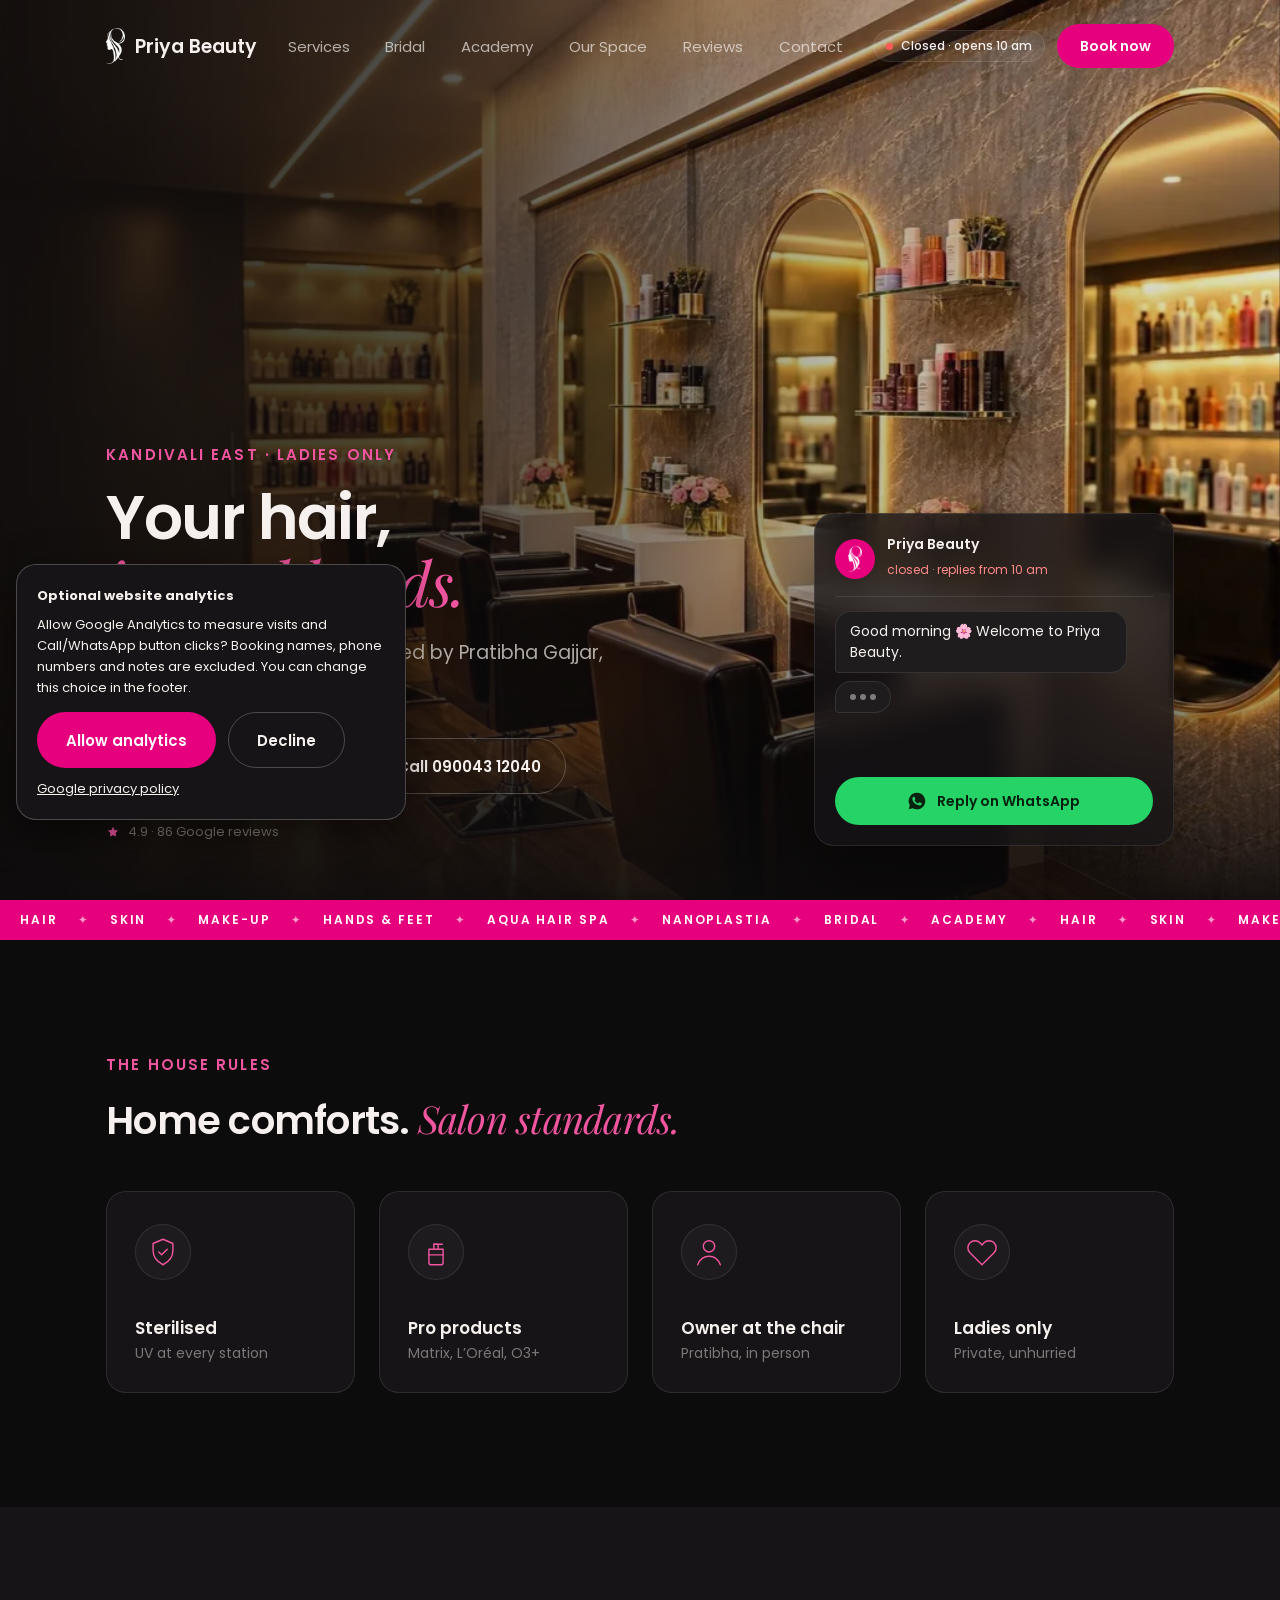
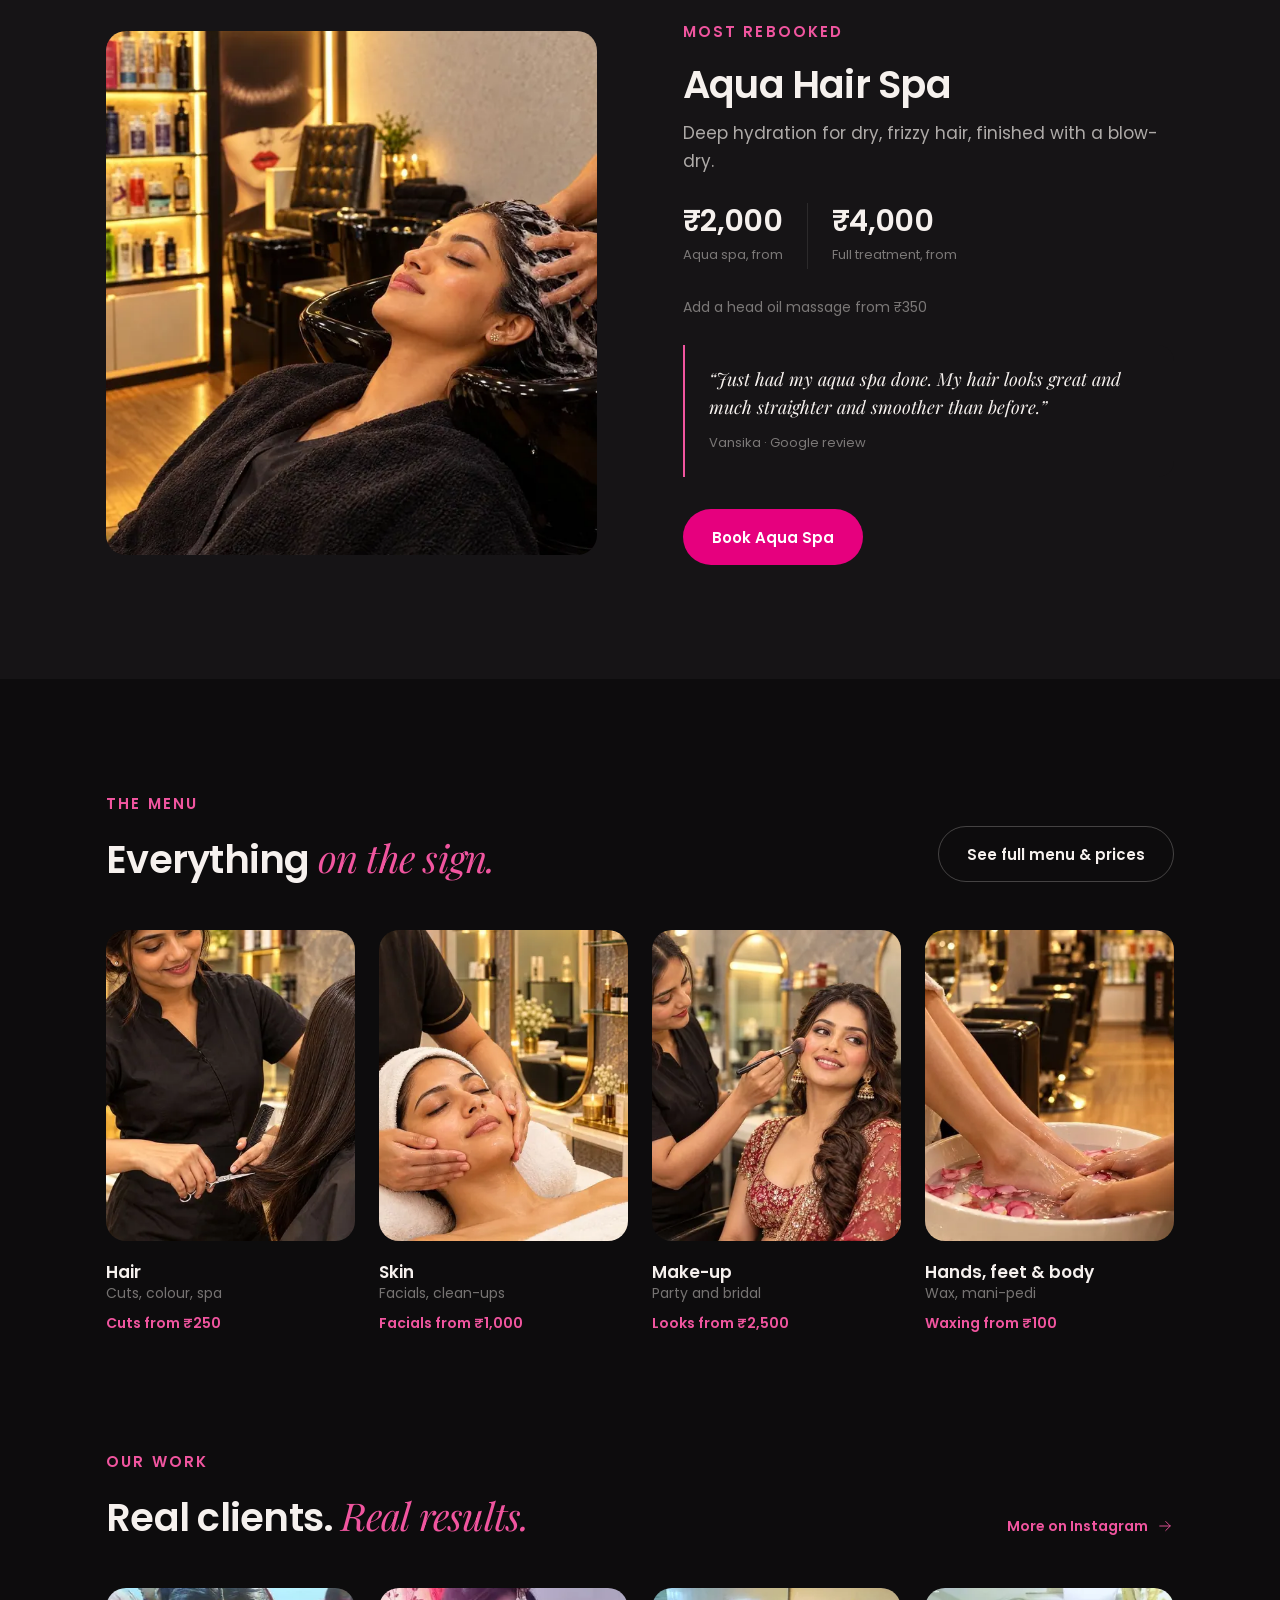
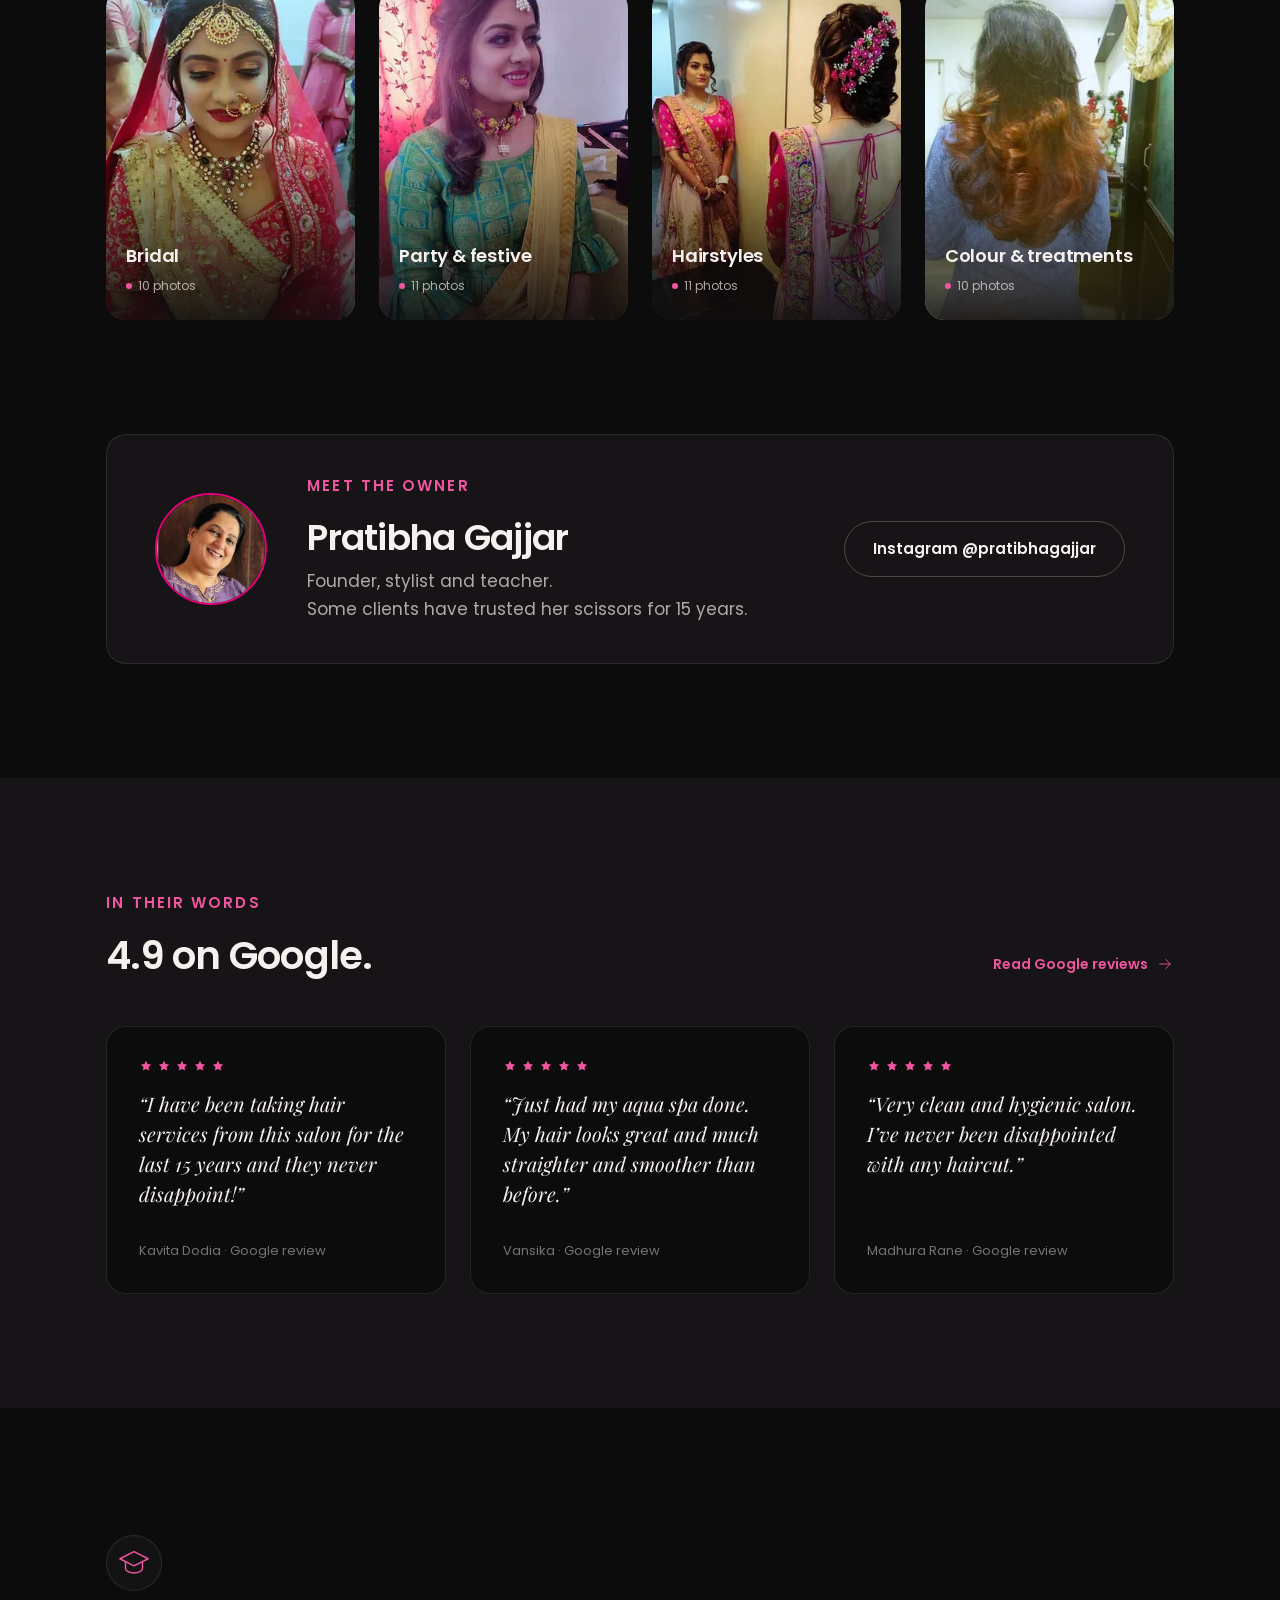
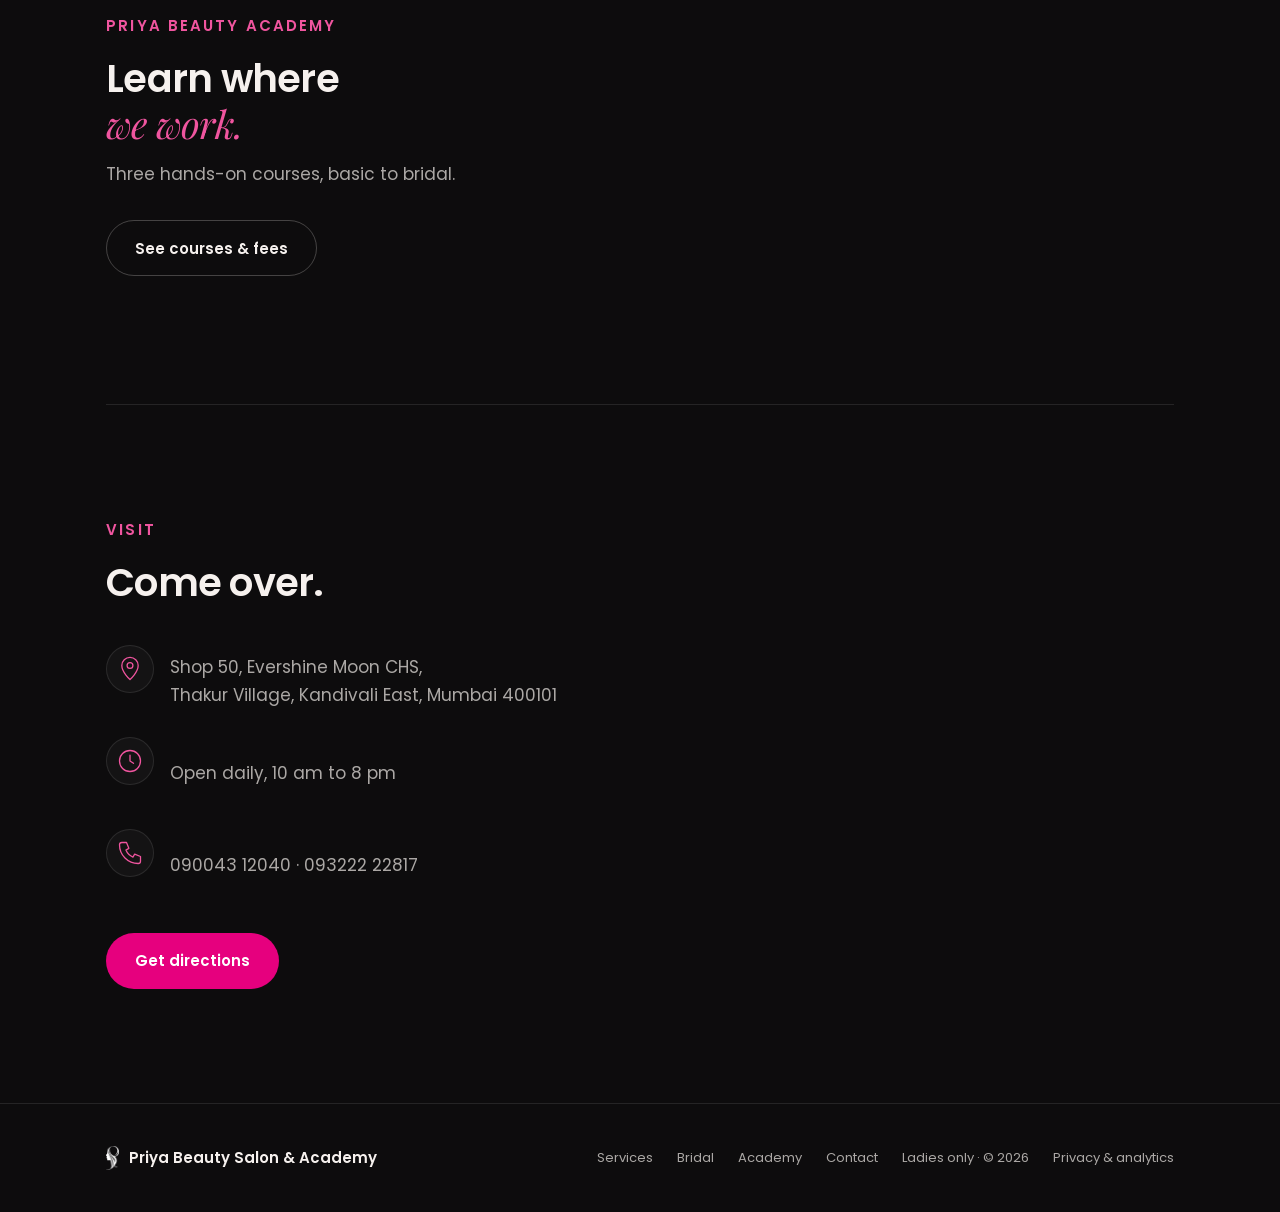
==== commit 26834c36: "Keep each services card fixed beside its list The card no longer slides down the page as you scroll " ====
--- a/index.html
+++ b/index.html
@@ -20,7 +20,7 @@
 <link rel="preconnect" href="https://fonts.googleapis.com">
 <link rel="preconnect" href="https://fonts.gstatic.com" crossorigin>
 <link href="https://fonts.googleapis.com/css2?family=Playfair+Display:ital,wght@0,400;0,500;1,400;1,500&amp;family=Poppins:wght@300;400;500;600&amp;display=swap" rel="stylesheet">
-<link rel="stylesheet" href="assets/site.css?v=9ea9bb35182b">
+<link rel="stylesheet" href="assets/site.css?v=f1bd2a81d15d">
 <script src="assets/analytics.js?v=5c1a5685b110" defer></script></head>
 <body data-page="home" class="on-home">
 
--- a/assets/site.css
+++ b/assets/site.css
@@ -422,7 +422,7 @@
   .form{padding:32px}
   .map{height:360px;margin-top:48px}
   .svc-cat{grid-template-columns:300px 1fr;gap:28px}
-  .svc-cat-hd{display:block;position:sticky;top:116px}
+  .svc-cat-hd{display:block}
   .svc-cat-hd img{height:auto;aspect-ratio:4/3}
   .svc-cat-tx{padding:20px 24px 24px}
   .svc-cat-tx h2{font-size:30px;line-height:36px}
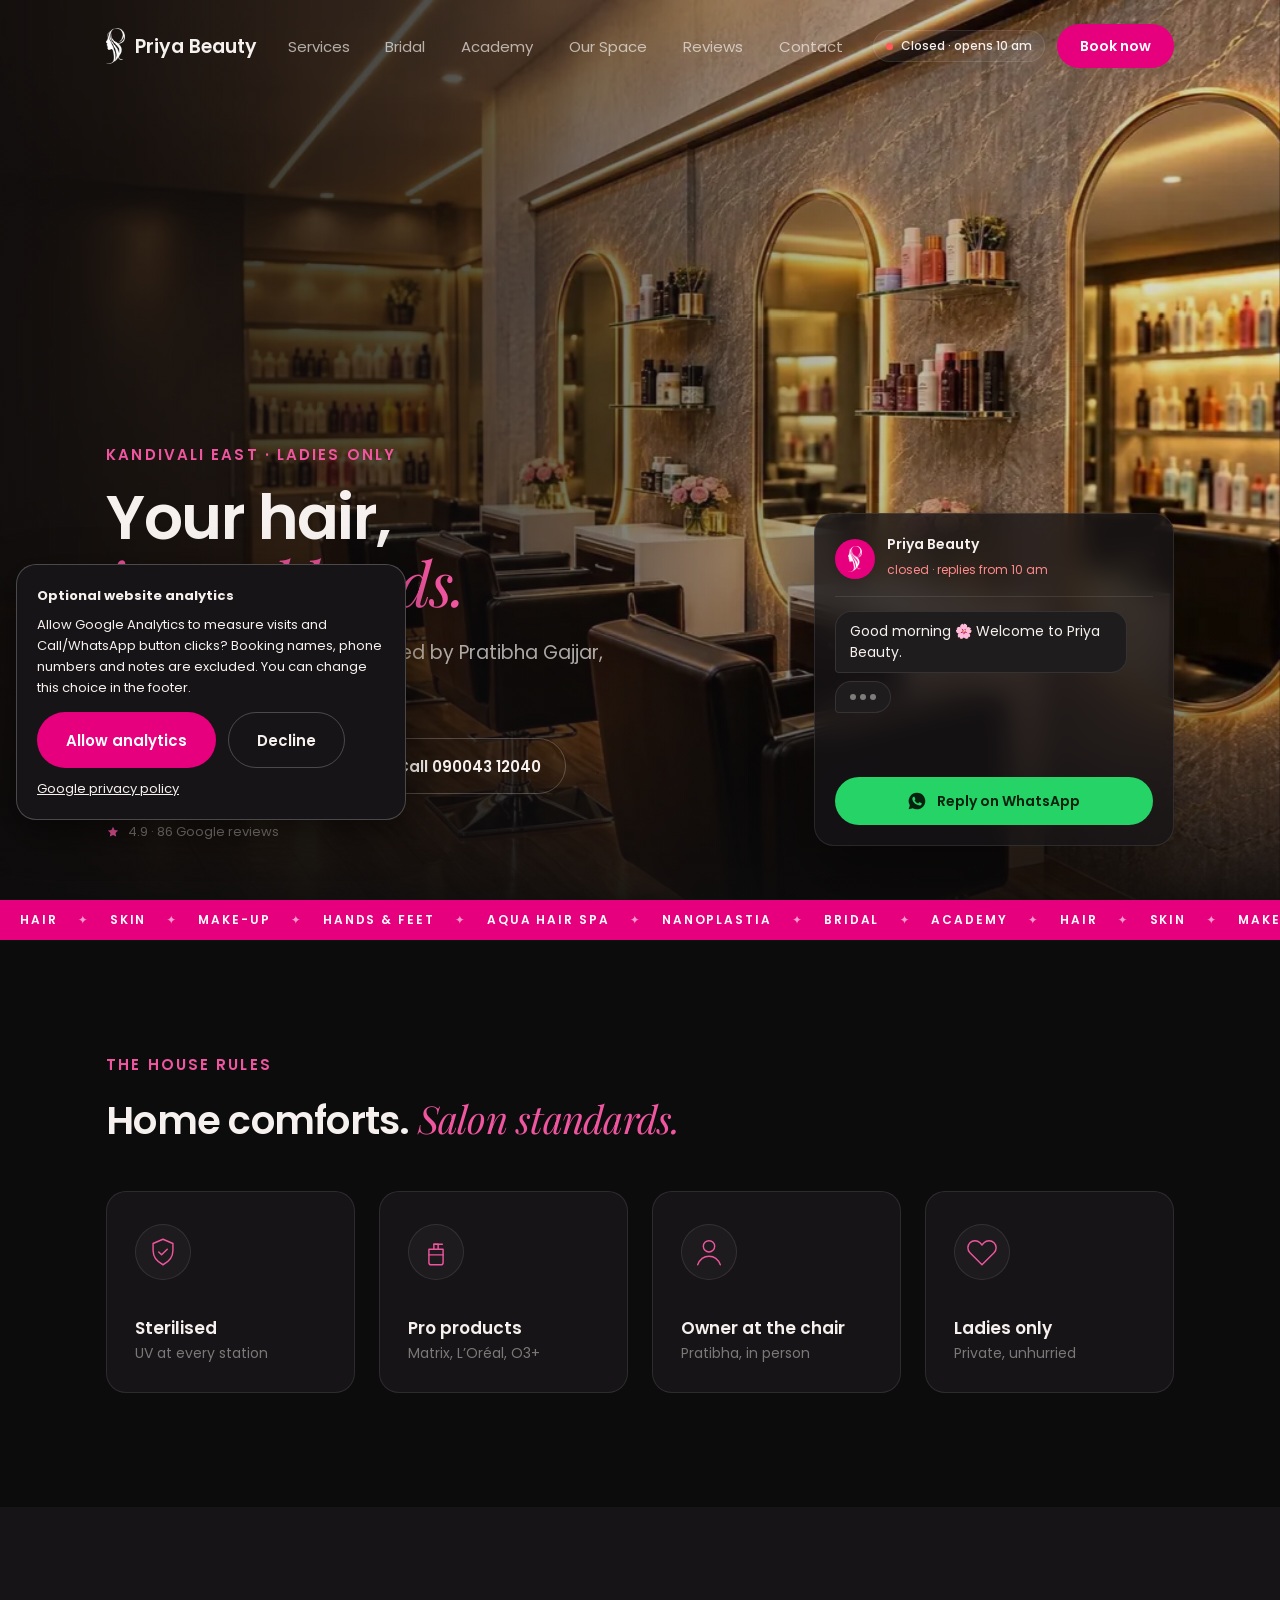
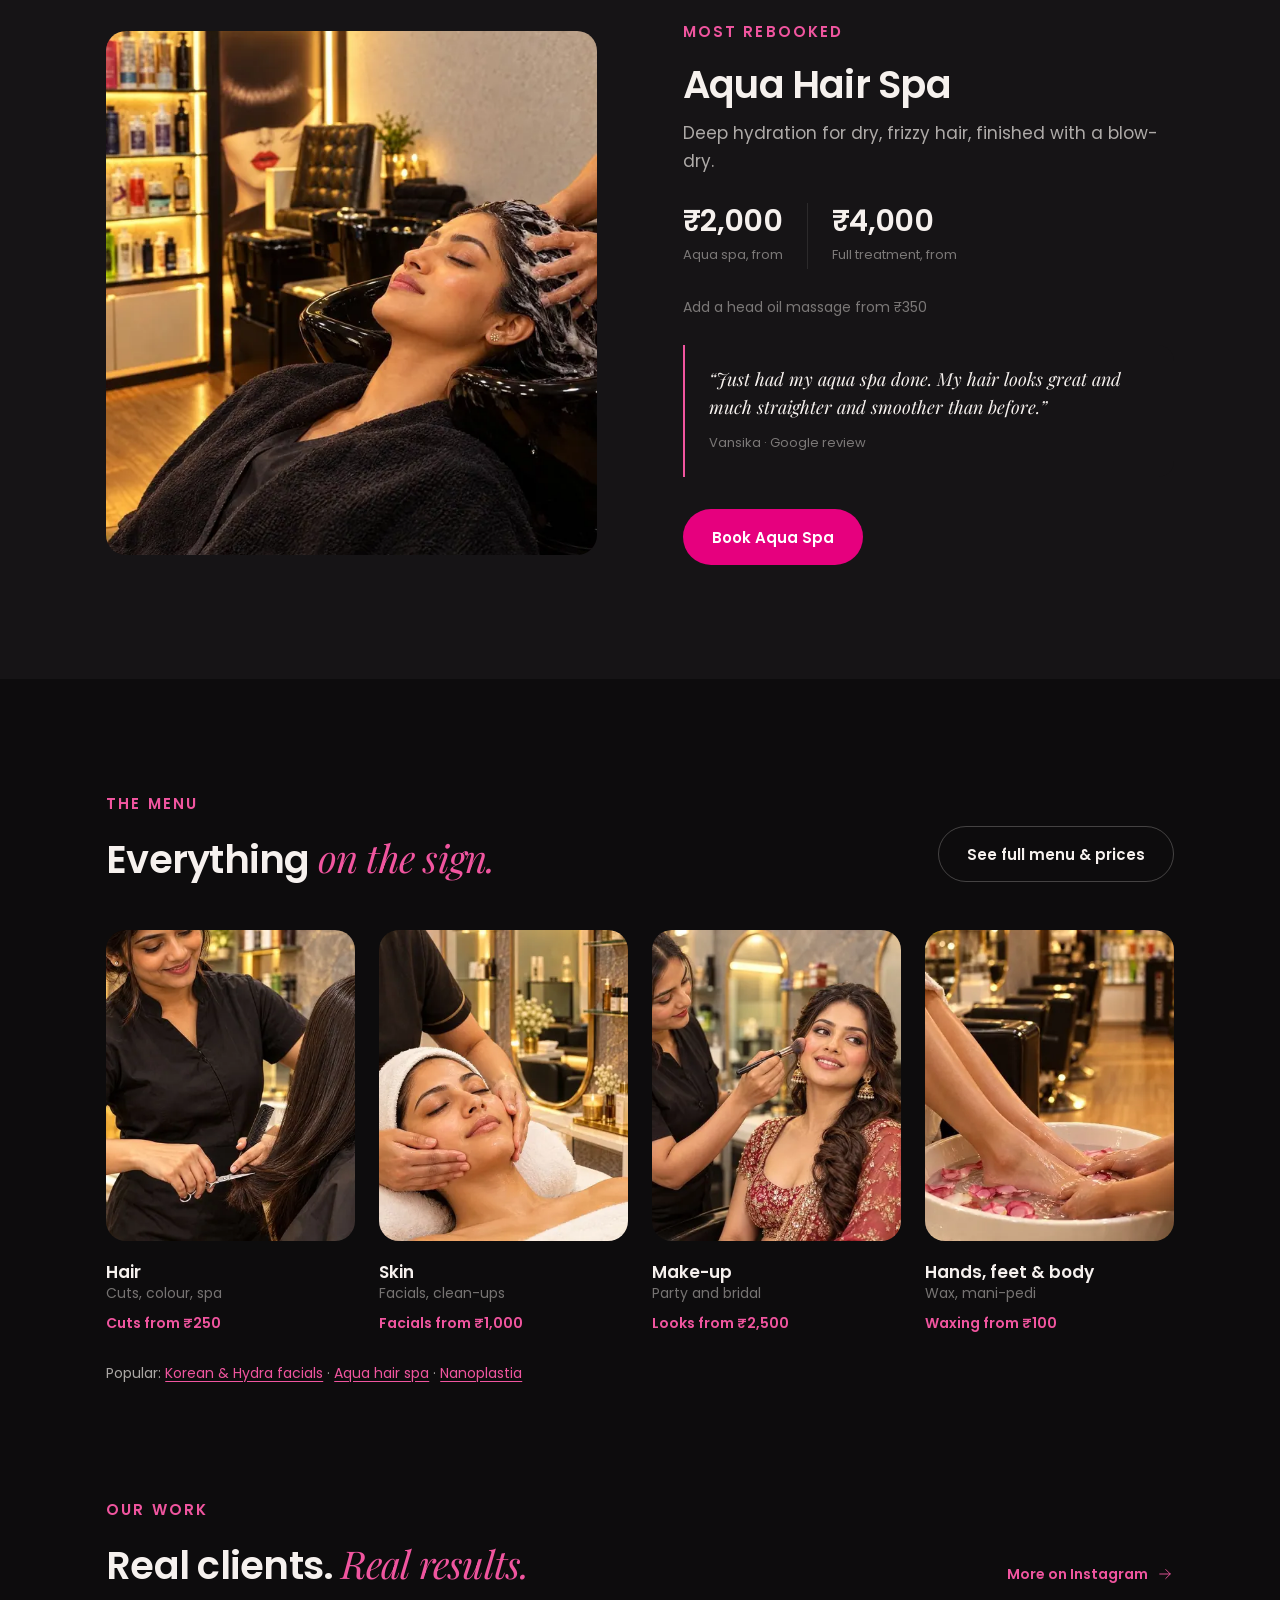
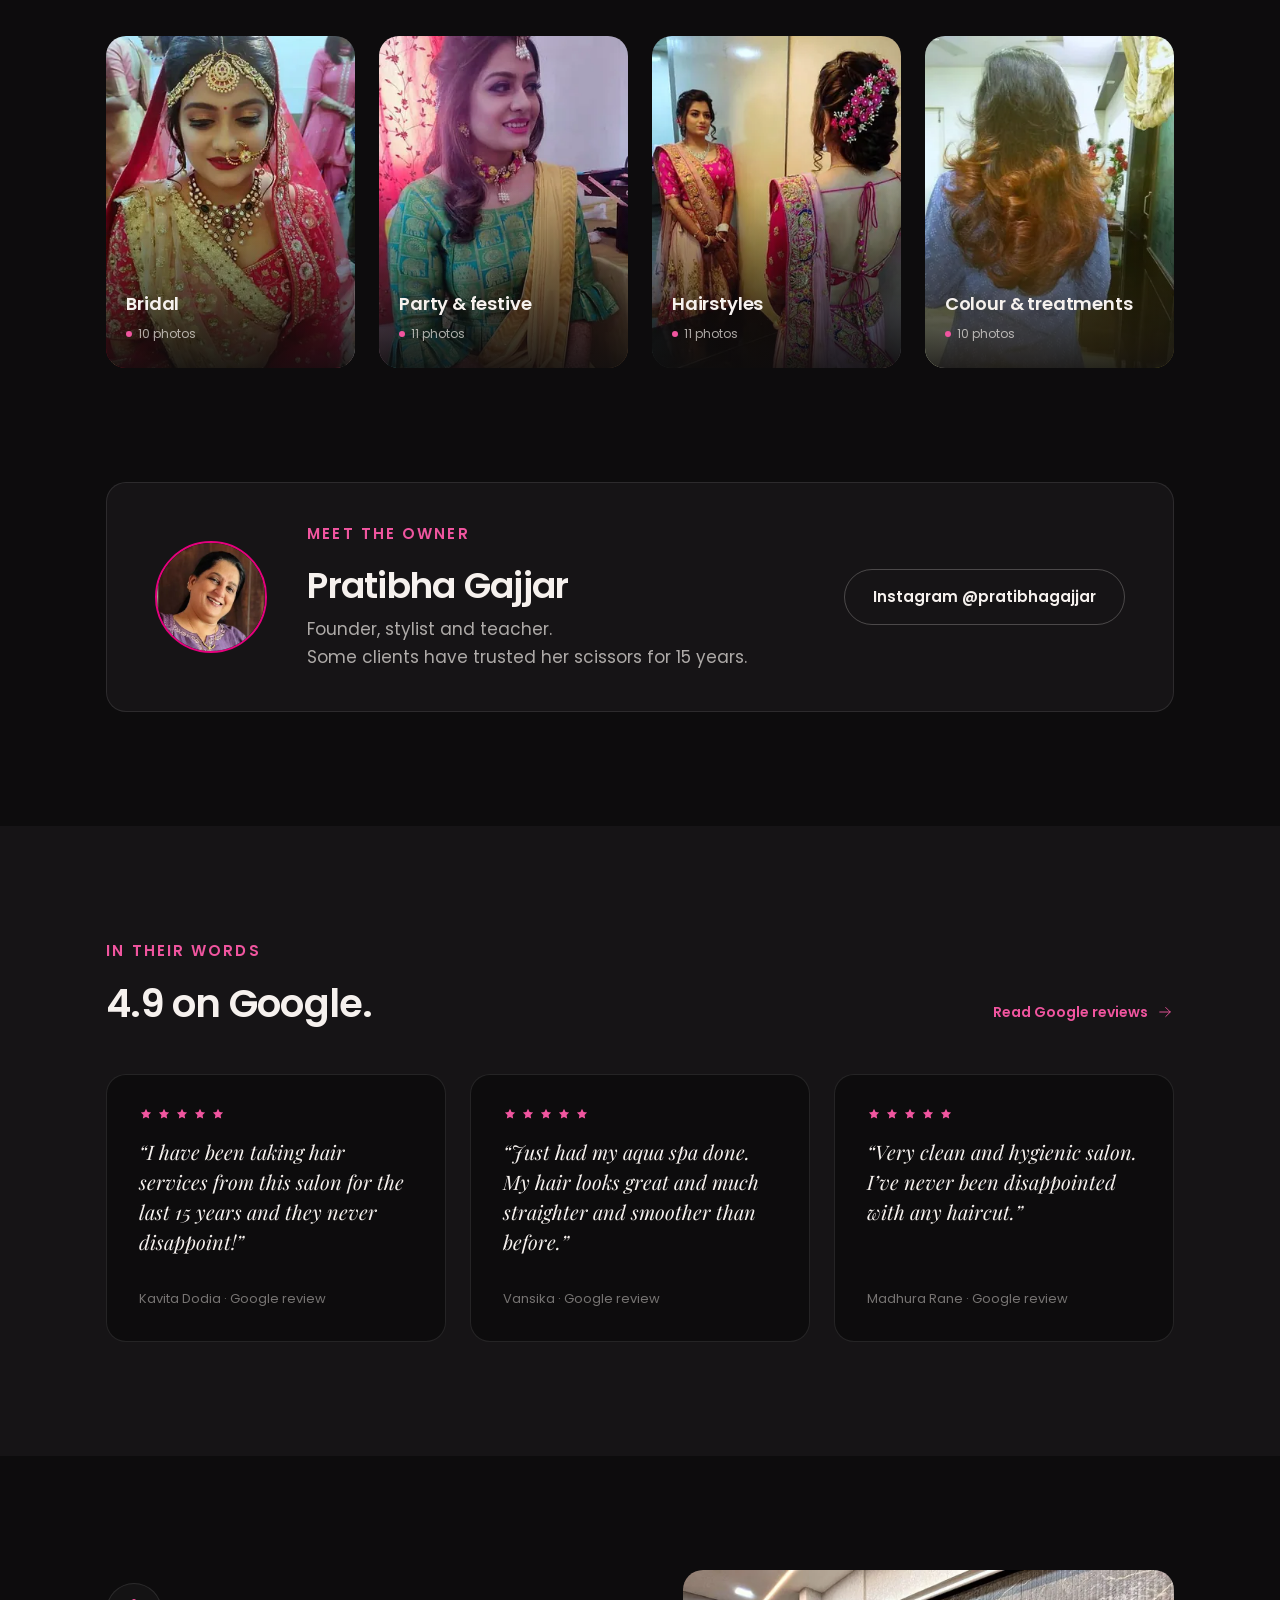
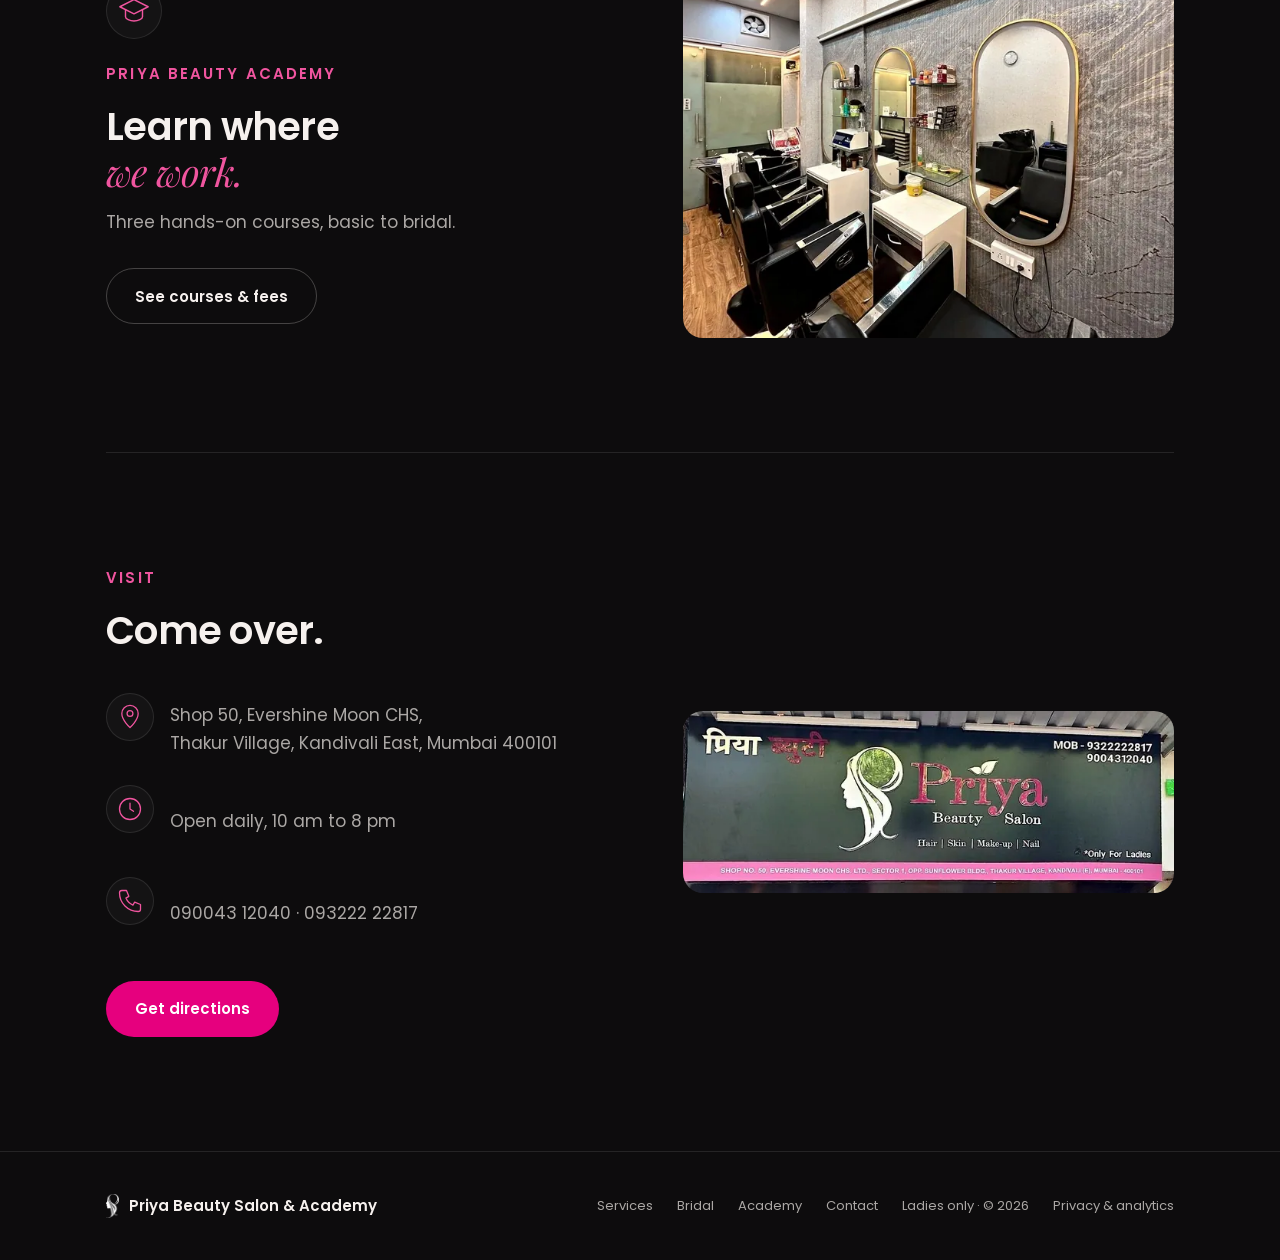
==== commit 0977a859: "Link Facials, Hair Spa and Nanoplastia from the home page SEO audit 7 Nov: these three pages had no " ====
--- a/index.html
+++ b/index.html
@@ -20,7 +20,7 @@
 <link rel="preconnect" href="https://fonts.googleapis.com">
 <link rel="preconnect" href="https://fonts.gstatic.com" crossorigin>
 <link href="https://fonts.googleapis.com/css2?family=Playfair+Display:ital,wght@0,400;0,500;1,400;1,500&amp;family=Poppins:wght@300;400;500;600&amp;display=swap" rel="stylesheet">
-<link rel="stylesheet" href="assets/site.css?v=f1bd2a81d15d">
+<link rel="stylesheet" href="assets/site.css?v=pop20261107">
 <script src="assets/analytics.js?v=5c1a5685b110" defer></script></head>
 <body data-page="home" class="on-home">
 
@@ -137,6 +137,7 @@
         <a href="services/?c=makeup" class="card reveal"><div class="card-img"><img src="images/responsive/svc-makeup-900.webp" alt="Make-up artist finishing a festive look" loading="lazy" width="900" height="675" decoding="async" srcset="images/responsive/svc-makeup-320.webp 320w, images/responsive/svc-makeup-640.webp 640w, images/responsive/svc-makeup-900.webp 900w" sizes="(min-width: 900px) 600px, calc(100vw - 48px)"></div><h3>Make-up</h3><p>Party and bridal</p><span class="from">Looks from &#8377;2,500</span></a>
         <a href="services/?c=nails" class="card reveal"><div class="card-img"><img src="images/responsive/svc-body-900.webp" alt="Pedicure bowl with rose petals" loading="lazy" width="900" height="675" decoding="async" srcset="images/responsive/svc-body-320.webp 320w, images/responsive/svc-body-640.webp 640w, images/responsive/svc-body-900.webp 900w" sizes="(min-width: 900px) 600px, calc(100vw - 48px)"></div><h3>Hands, feet &amp; body</h3><p>Wax, mani-pedi</p><span class="from">Waxing from &#8377;100</span></a>
       </div>
+      <p class="popular reveal">Popular: <a href="facials/">Korean &amp; Hydra facials</a> <span aria-hidden="true">&middot;</span> <a href="hair-spa/">Aqua hair spa</a> <span aria-hidden="true">&middot;</span> <a href="nanoplastia/">Nanoplastia</a></p>
       <a href="services/" class="btn btn-ghost btn-full after-btn">See full menu &amp; prices</a>
     </div>
   </section>
--- a/assets/site.css
+++ b/assets/site.css
@@ -141,6 +141,9 @@
 .card h3{font-size:15px;line-height:22px;font-weight:600;margin-top:16px}
 .card p{font-size:13px;line-height:20px;color:var(--txt3)}
 .after-btn{margin-top:32px}
+.popular{margin-top:24px;font-size:14px;line-height:24px;color:var(--txt2)}
+.popular a{color:var(--pink2);text-decoration:underline;text-underline-offset:3px}
+.popular a:hover{color:var(--txt)}
 
 /* our work (shows only once photos exist) */
 .collage{display:grid;grid-template-columns:repeat(2,1fr);grid-auto-rows:170px;gap:12px;margin-top:32px}
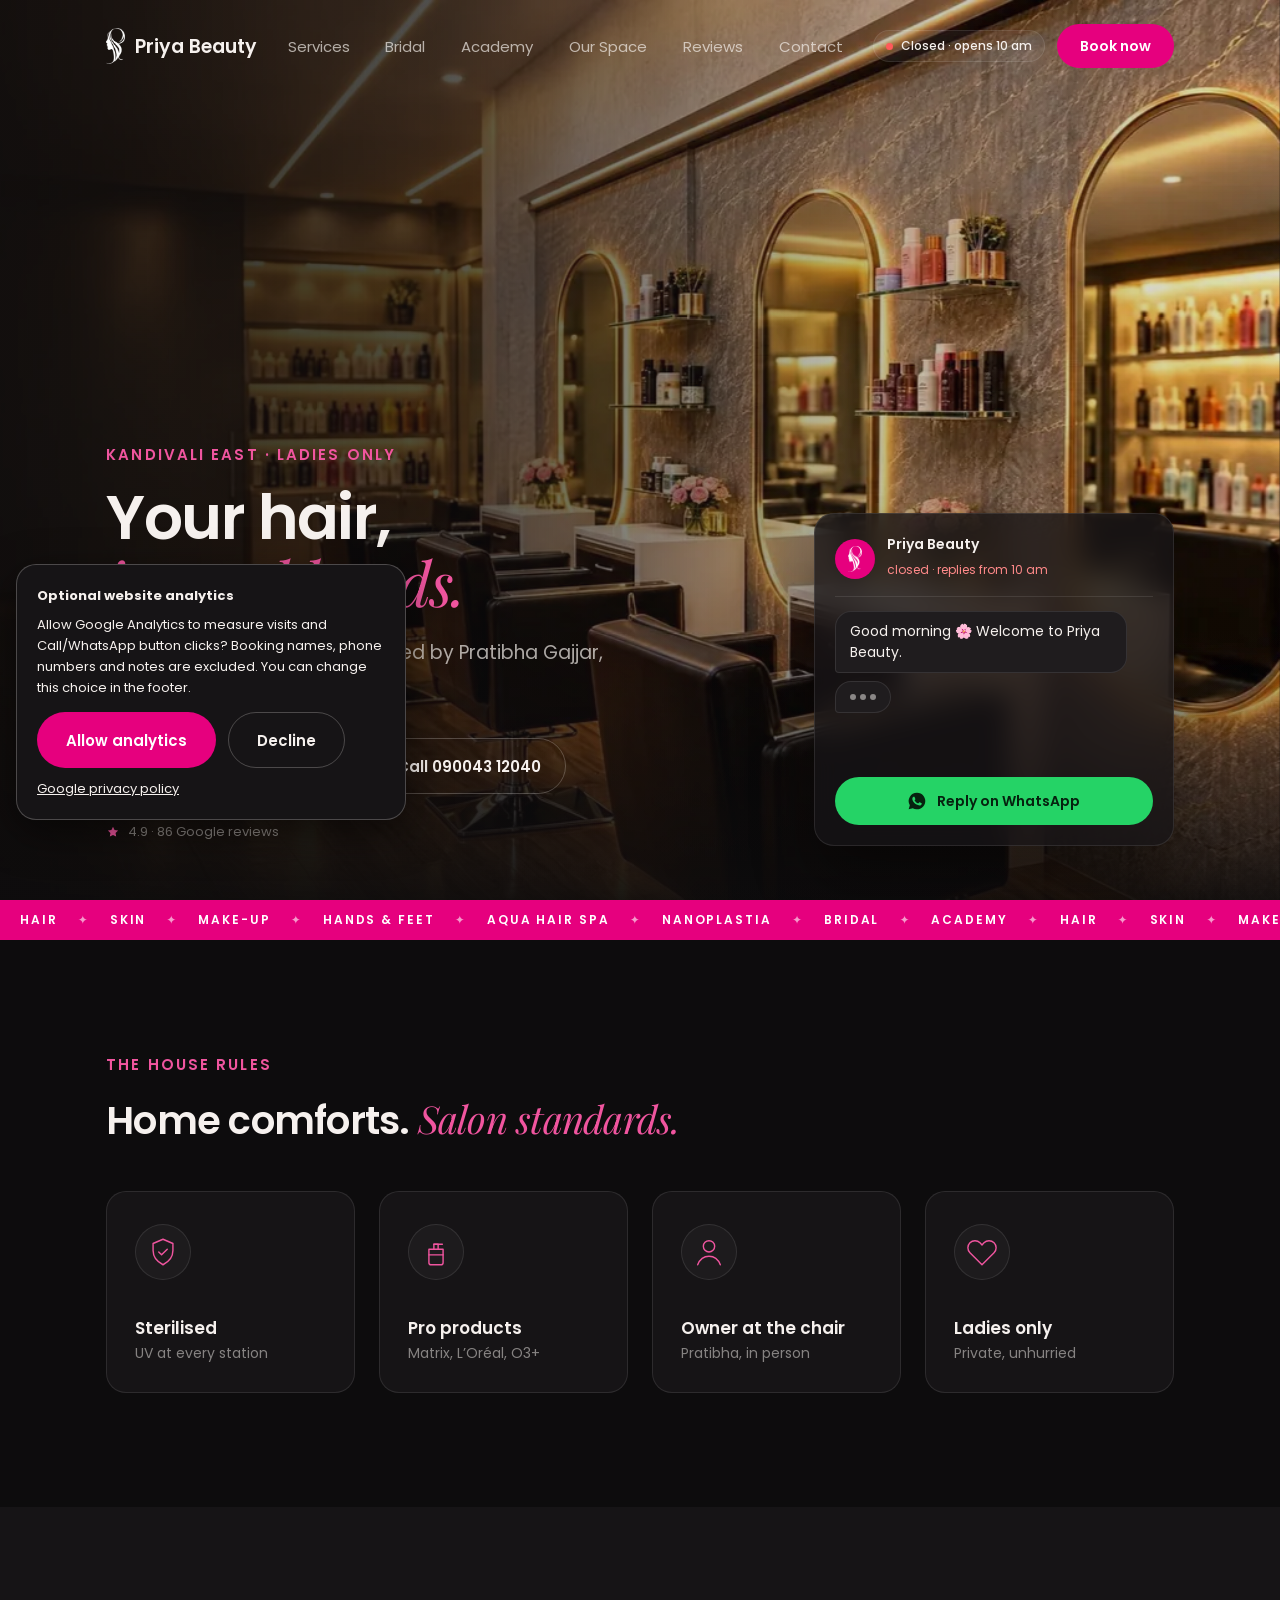
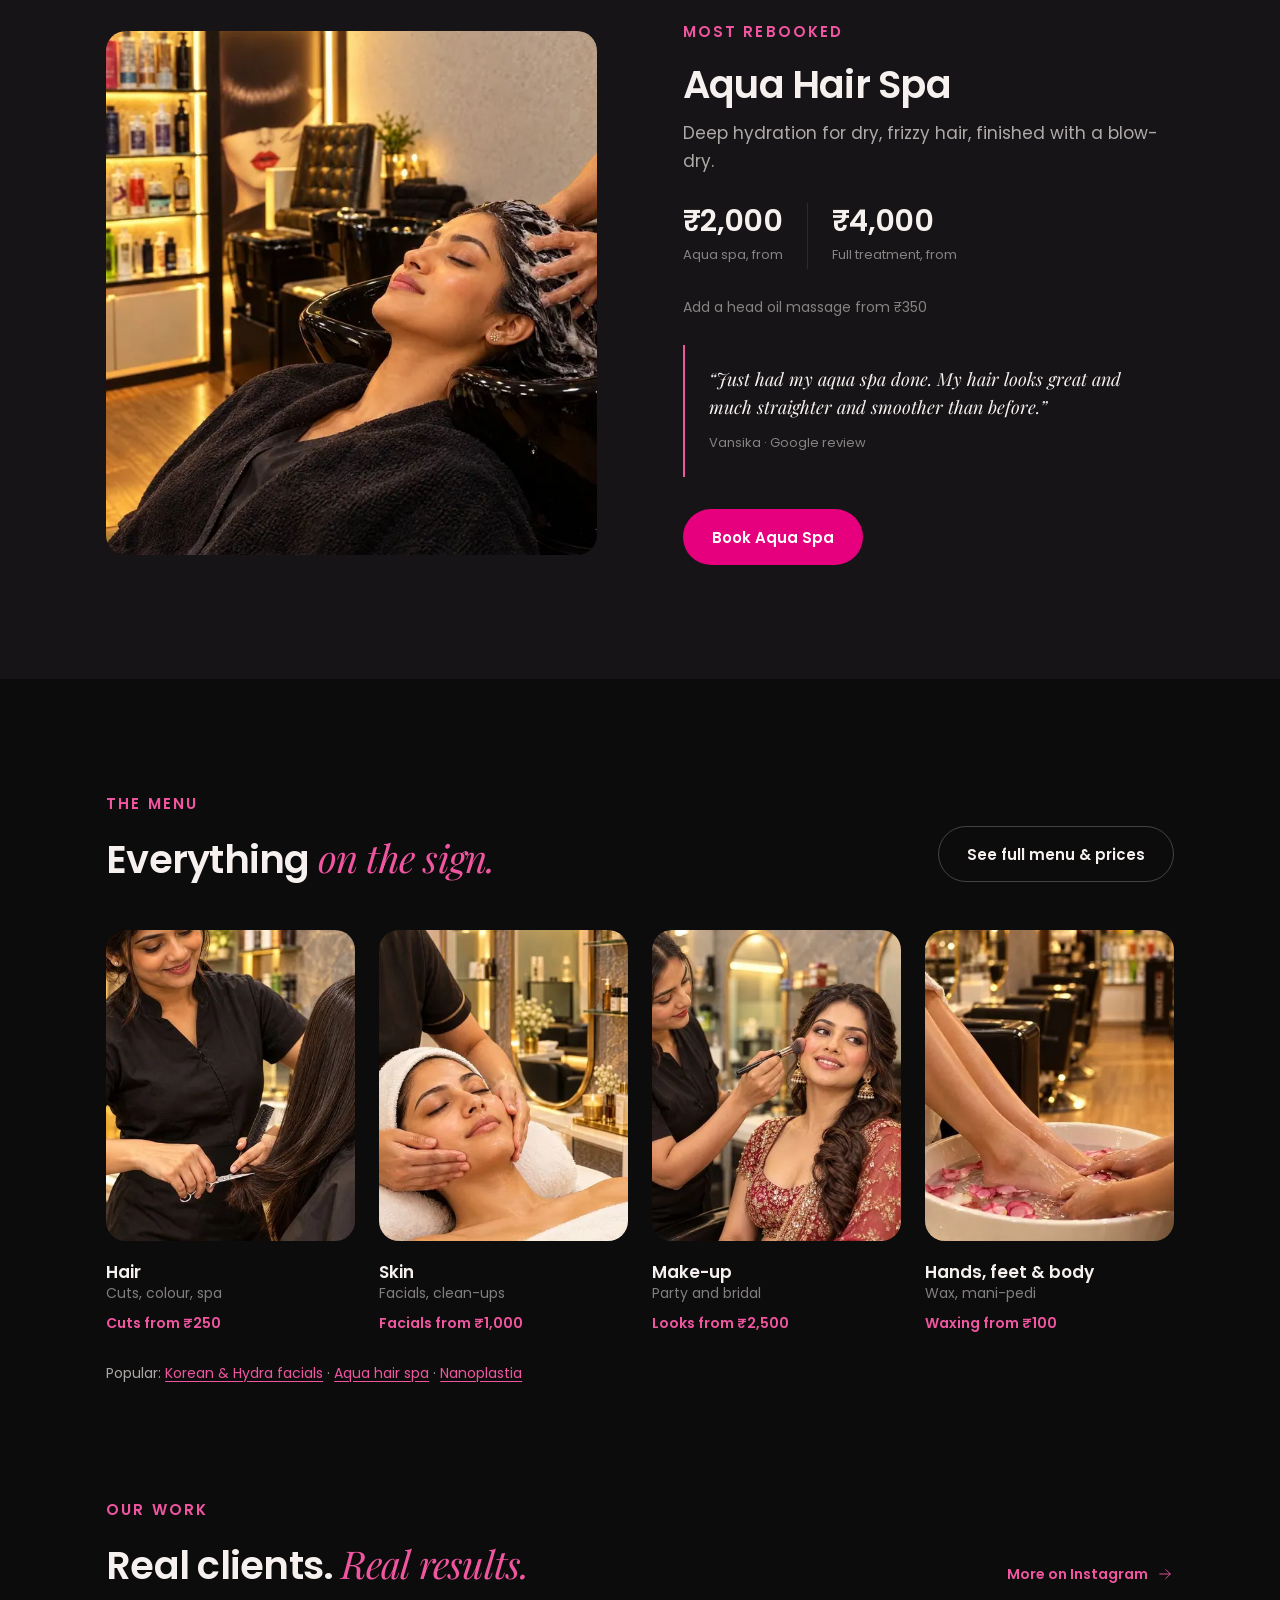
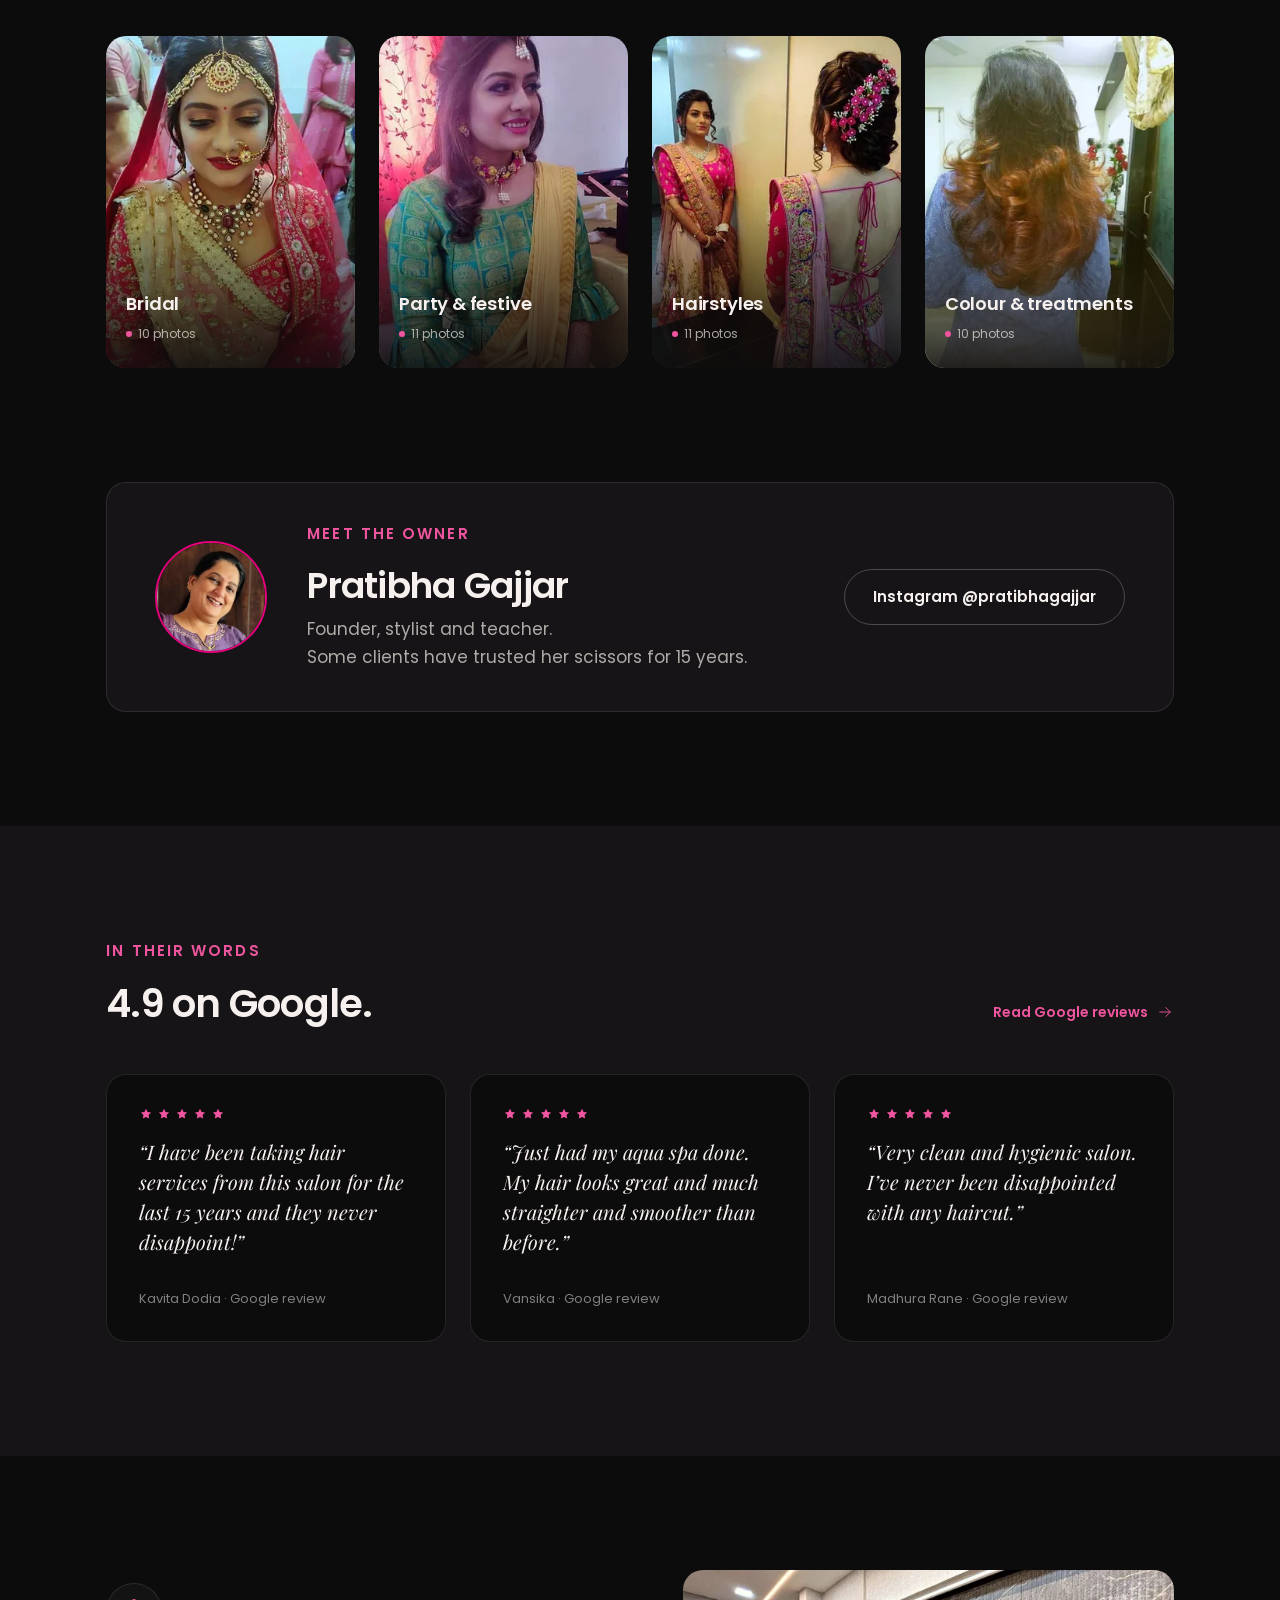
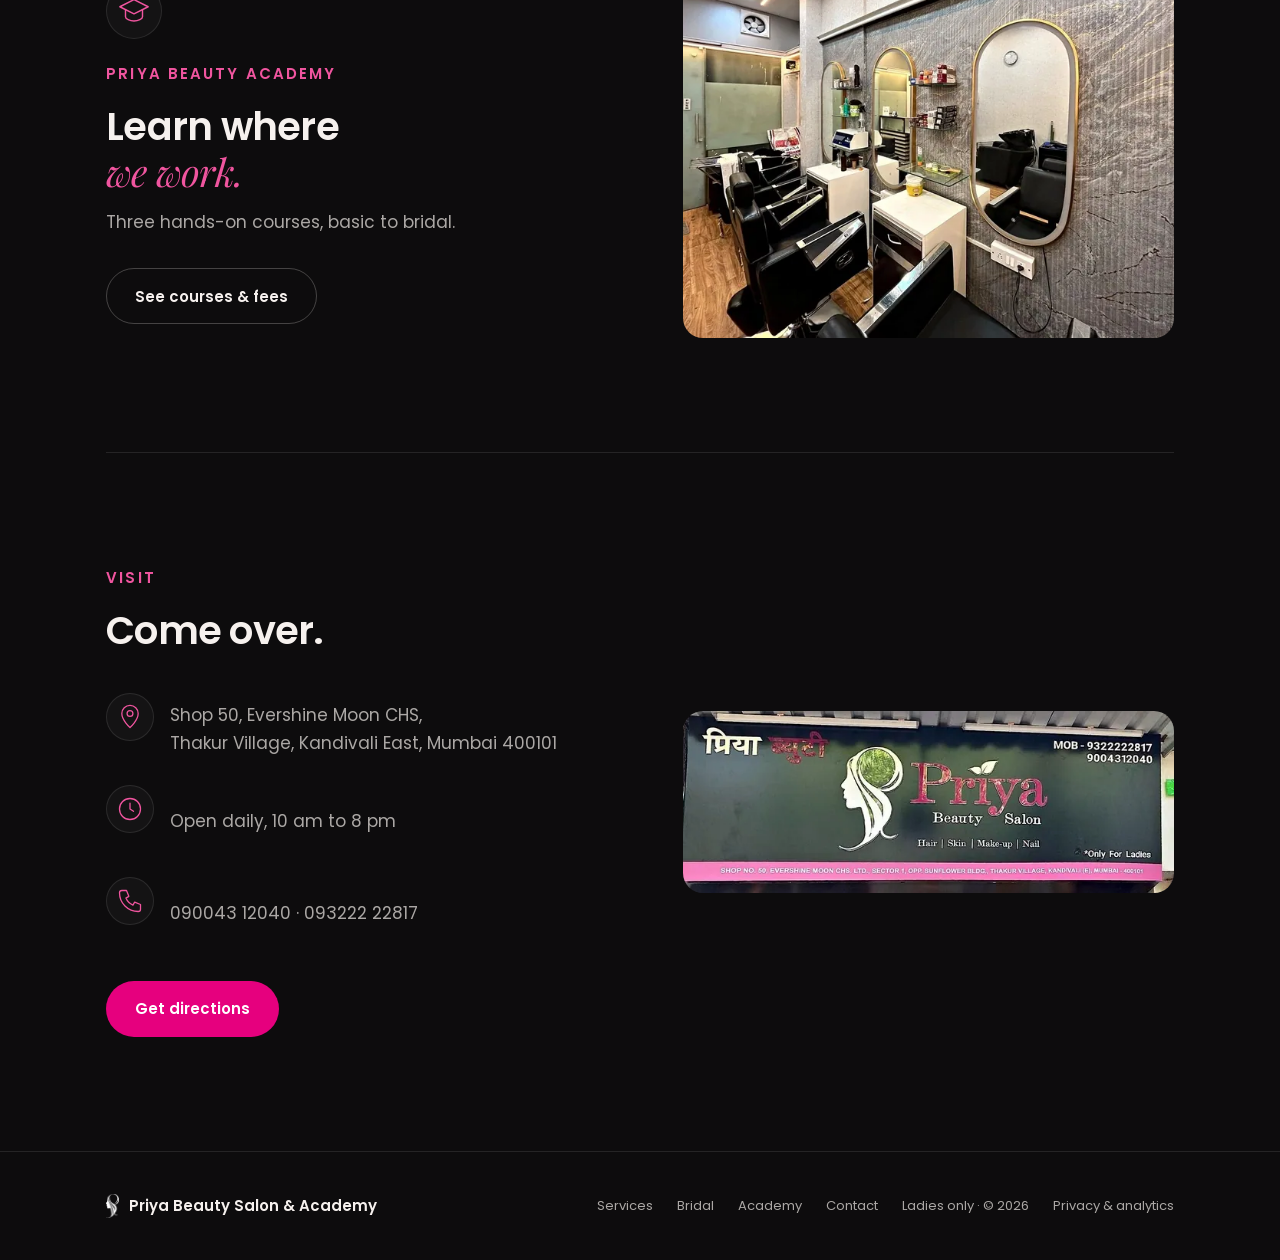
==== commit 0761ddf8: "Fix four Lighthouse accessibility issues - Small grey text (service notes, contact labels, bridal qu" ====
--- a/index.html
+++ b/index.html
@@ -20,7 +20,7 @@
 <link rel="preconnect" href="https://fonts.googleapis.com">
 <link rel="preconnect" href="https://fonts.gstatic.com" crossorigin>
 <link href="https://fonts.googleapis.com/css2?family=Playfair+Display:ital,wght@0,400;0,500;1,400;1,500&amp;family=Poppins:wght@300;400;500;600&amp;display=swap" rel="stylesheet">
-<link rel="stylesheet" href="assets/site.css?v=pop20261107">
+<link rel="stylesheet" href="assets/site.css?v=1518b052154a">
 <script src="assets/analytics.js?v=5c1a5685b110" defer></script></head>
 <body data-page="home" class="on-home">
 
@@ -274,6 +274,6 @@
   <button class="lb-nav lb-next" id="lbNext" aria-label="Next photo">›</button>
 </div>
 
-<script src="assets/site.js?v=fa1b239f55ce" defer></script>
+<script src="assets/site.js?v=6d694211b78e" defer></script>
 </body>
 </html>
--- a/assets/site.css
+++ b/assets/site.css
@@ -4,7 +4,7 @@
    ========================================================= */
 :root{
   --ink:#0d0c0d; --ink2:#161416; --ink3:#1f1c1e; --stone:#2b2829;
-  --txt:#f6f1ee; --txt2:rgba(246,241,238,.68); --txt3:rgba(246,241,238,.45);
+  --txt:#f6f1ee; --txt2:rgba(246,241,238,.68); --txt3:rgba(246,241,238,.5);
   --line:rgba(246,241,238,.10); --line2:rgba(246,241,238,.24);
   --pink:#e6007e; --pink2:#f0559f; --pink-soft:rgba(240,85,159,.10);
   --wa:#25d366;
@@ -267,7 +267,7 @@
 .steps{display:grid;grid-template-columns:1fr;gap:16px;margin-top:32px}
 .step{background:var(--ink);border:1px solid var(--line);border-radius:var(--r);padding:24px}
 .step i{font-style:normal;font-family:var(--sans);font-weight:600;font-size:32px;color:var(--pink2)}
-.step h4{font-size:15px;font-weight:600;margin:8px 0 4px}
+.step h3{font-size:15px;font-weight:600;margin:8px 0 4px}
 .step p{font-size:13px;line-height:20px;color:var(--txt2)}
 
 .courses{display:grid;grid-template-columns:1fr;gap:20px;align-items:start}
@@ -318,7 +318,7 @@
 .hours td:last-child{text-align:right}
 .hours tr.today td{color:var(--txt);font-weight:600}
 .form{background:var(--ink2);border:1px solid var(--line);border-radius:var(--r);padding:24px}
-.form h3{font-family:var(--sans);font-weight:600;letter-spacing:-.02em;font-size:26px;line-height:32px}
+.form h2{font-family:var(--sans);font-weight:600;letter-spacing:-.02em;font-size:26px;line-height:32px}
 .form > p{font-size:13px;color:var(--txt2);margin:4px 0 20px}
 .fg{display:flex;flex-direction:column;gap:6px;margin-bottom:14px}
 .fr{display:grid;grid-template-columns:1fr;gap:0 12px}
